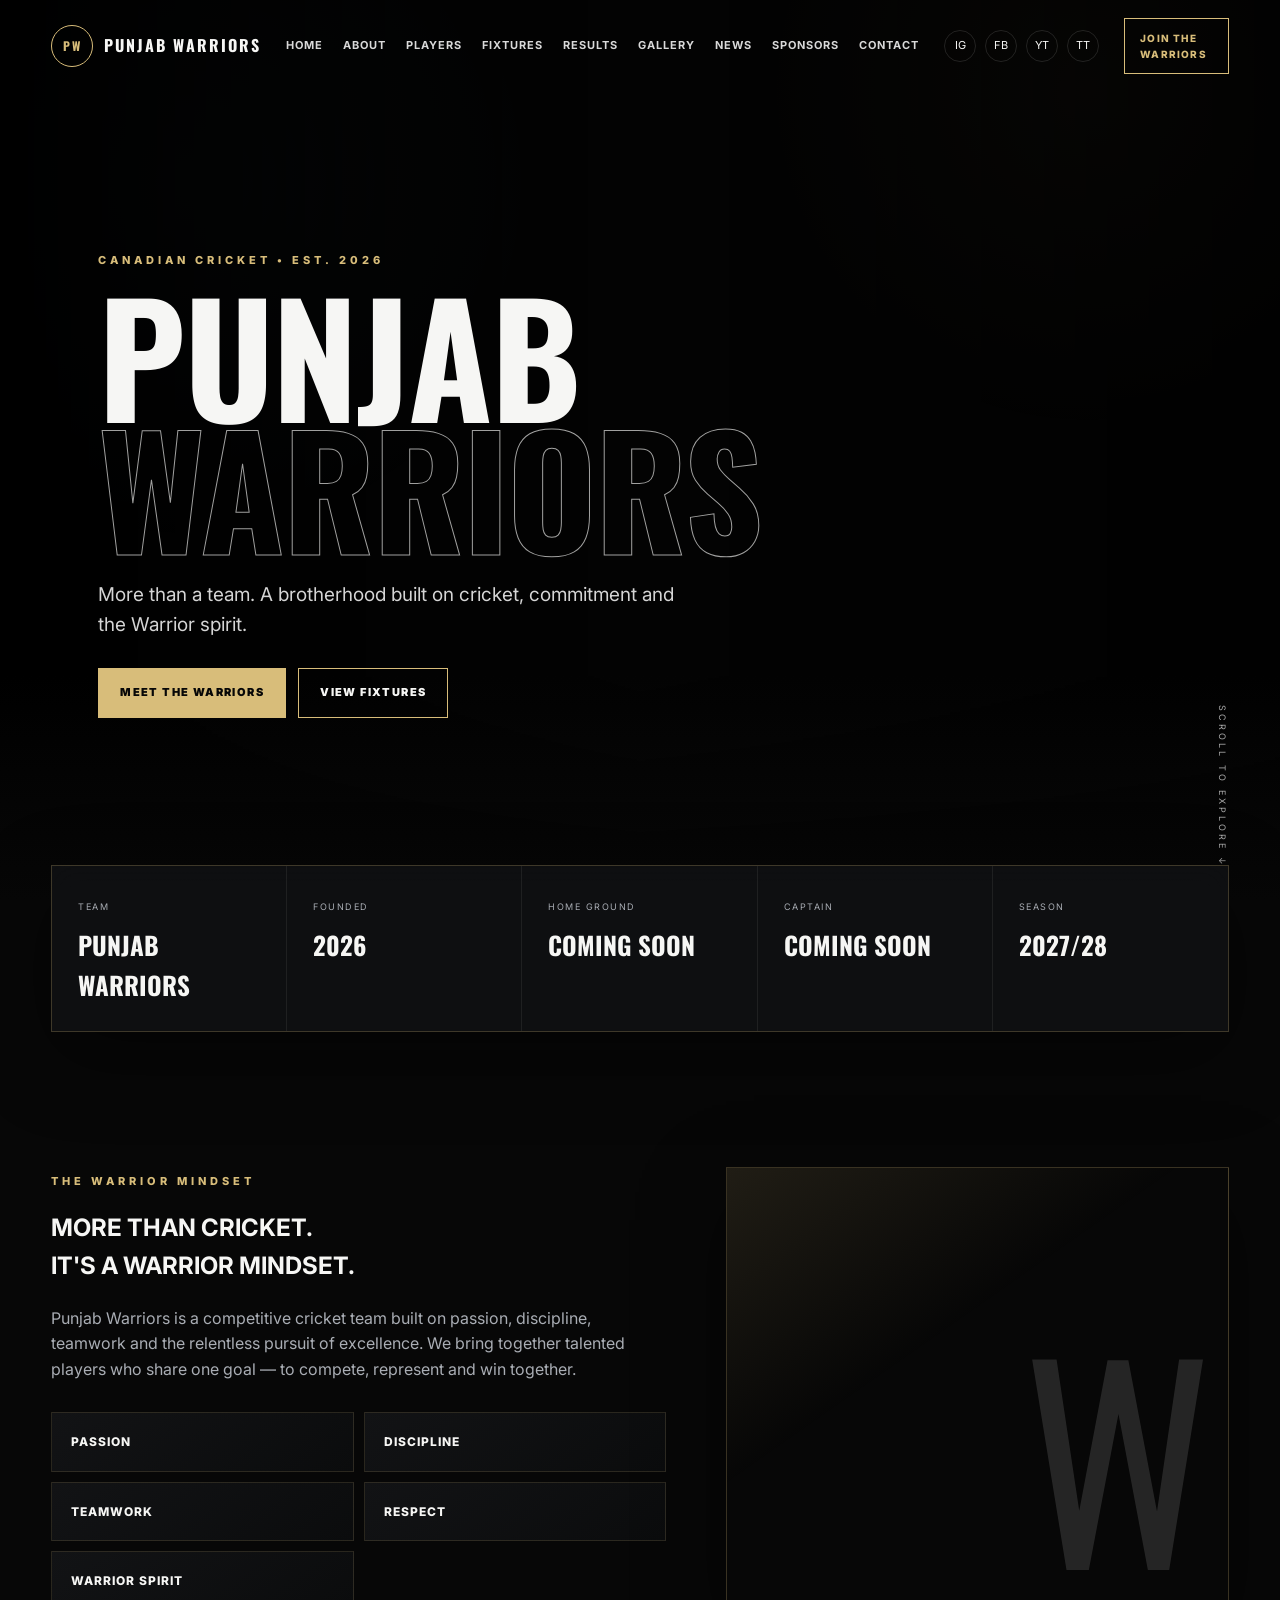
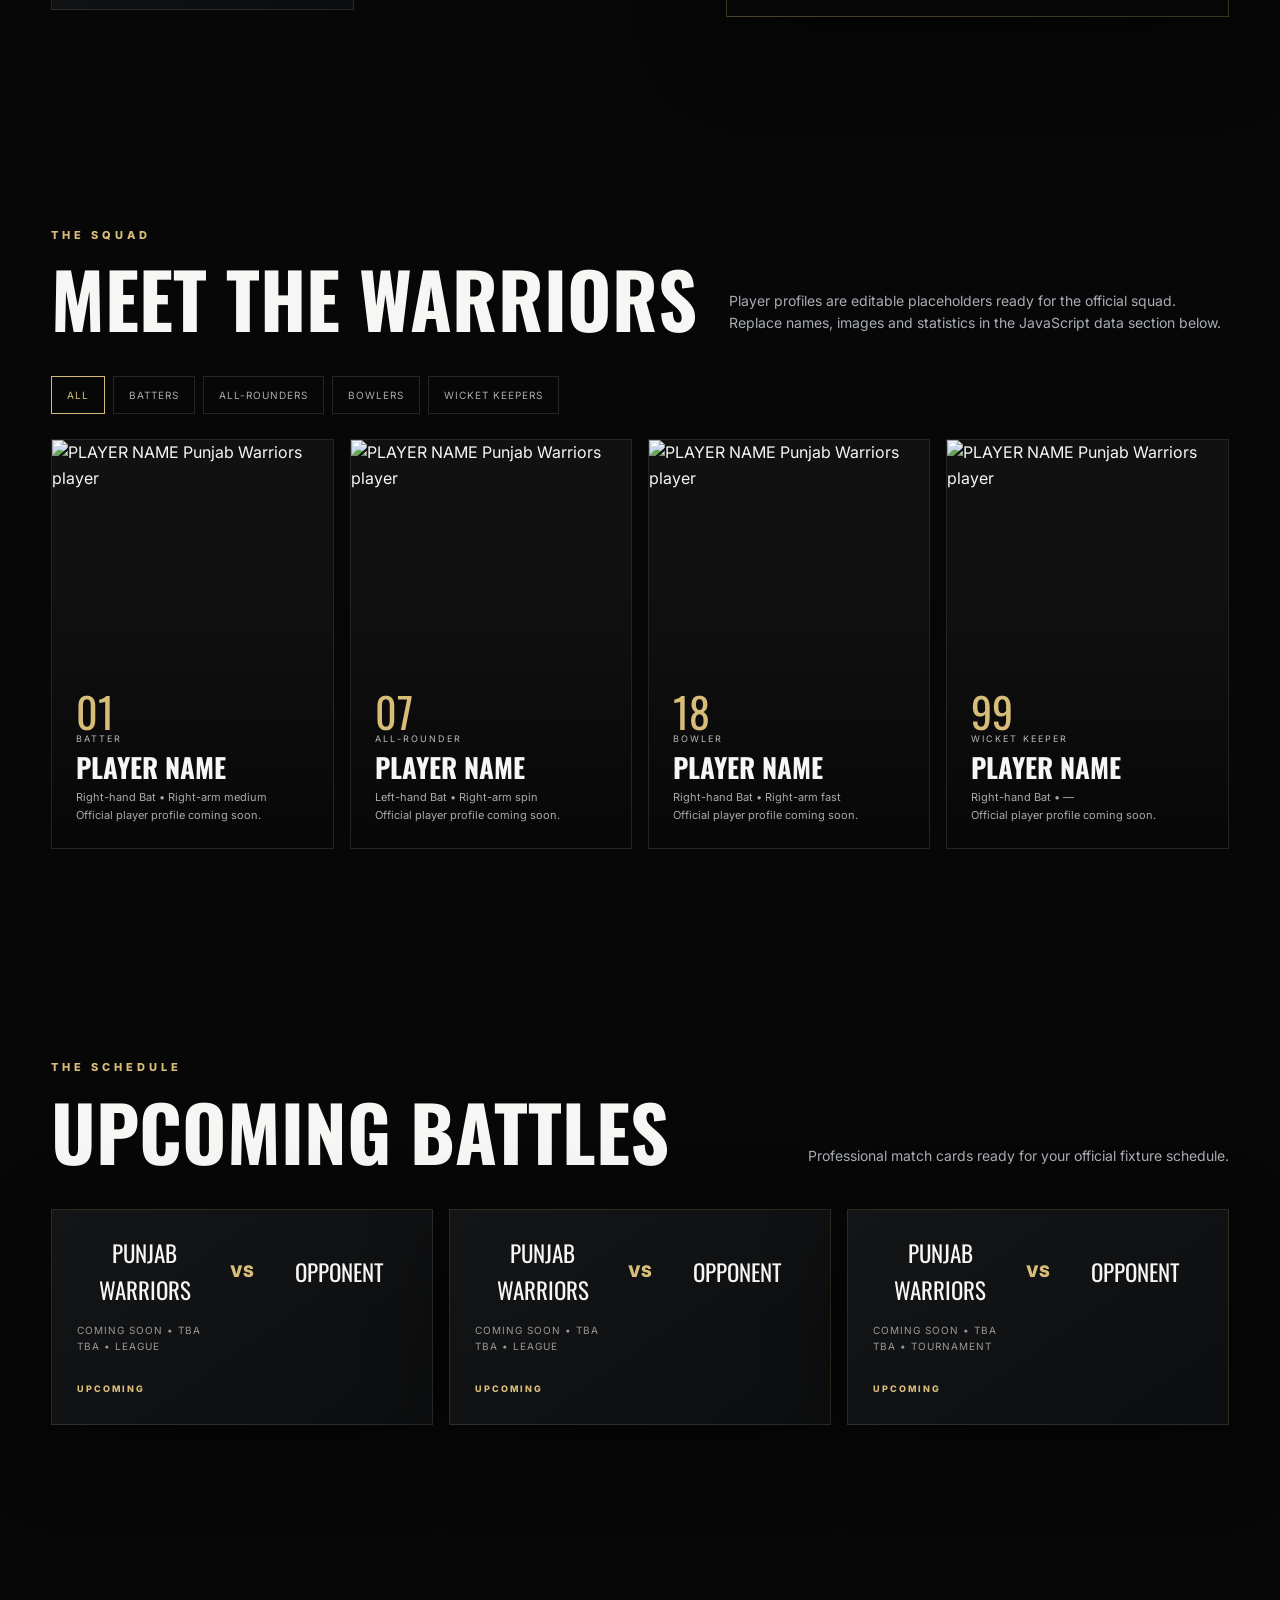
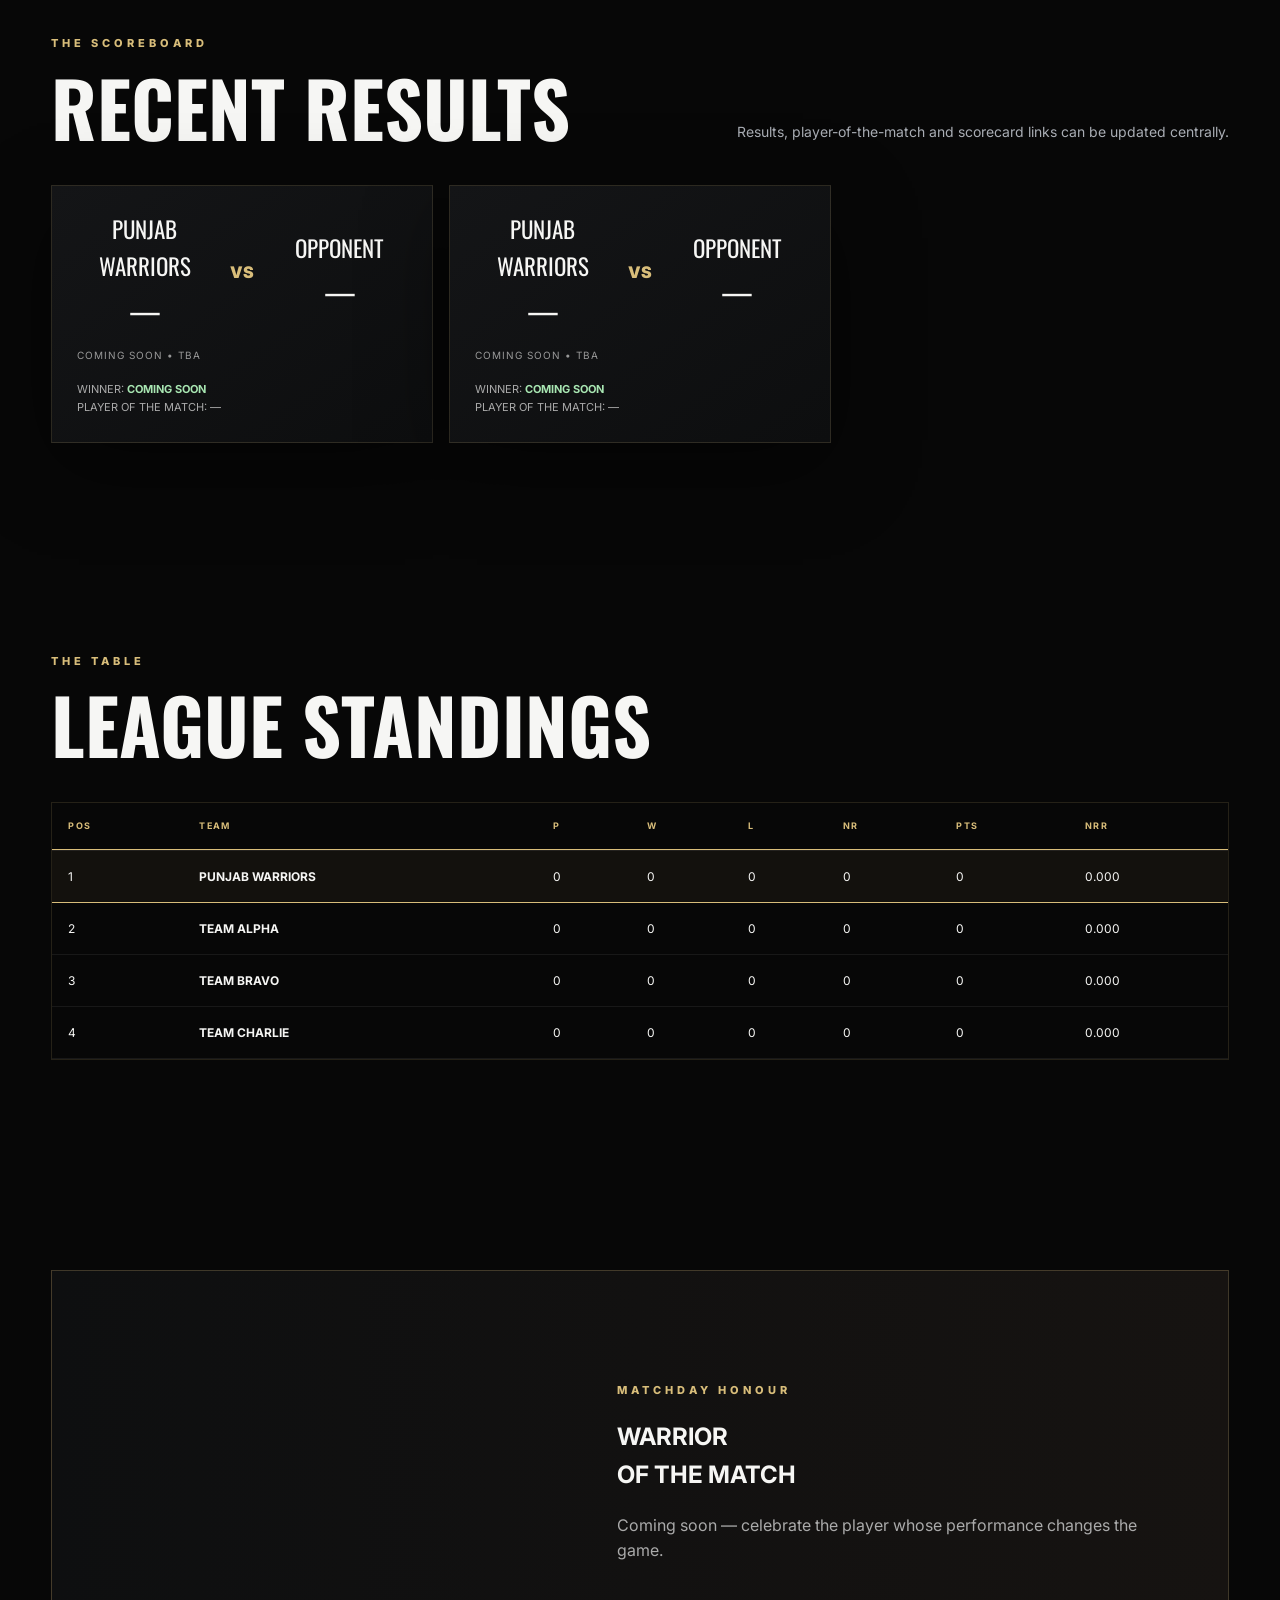
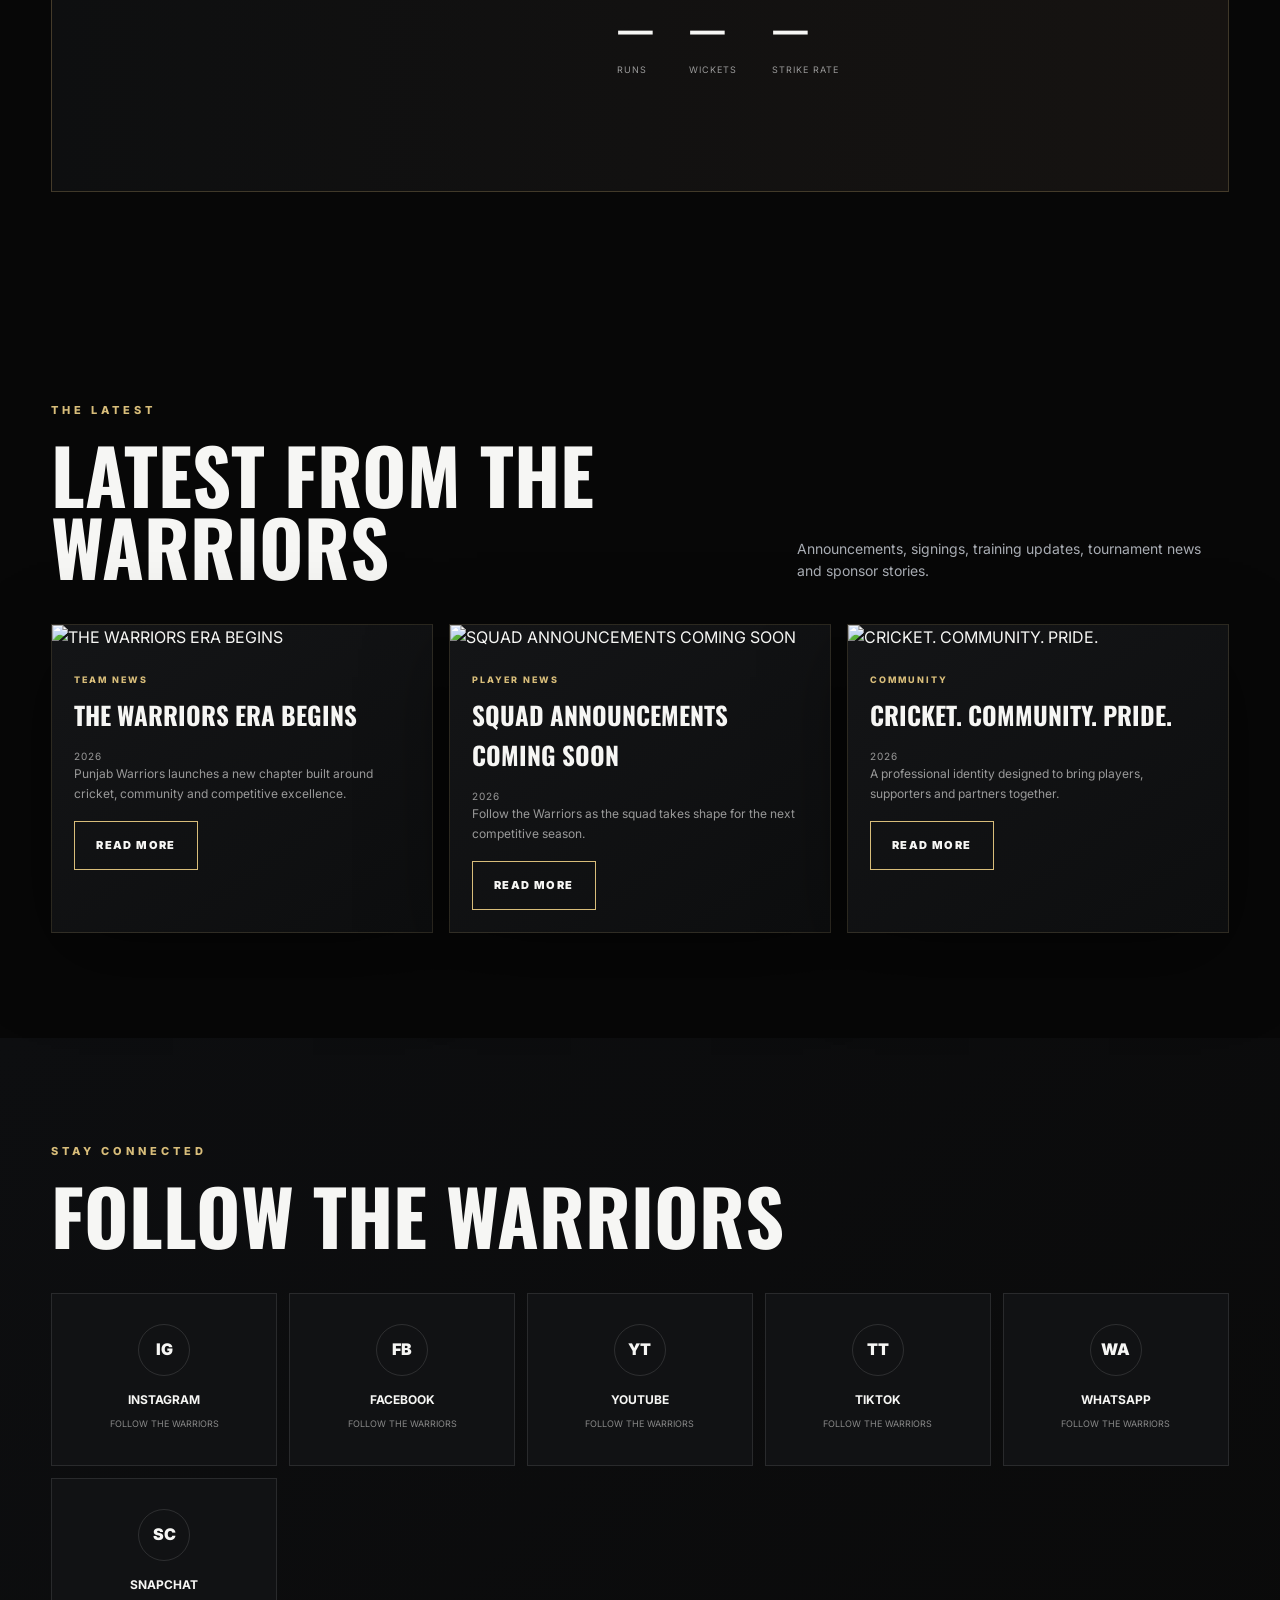
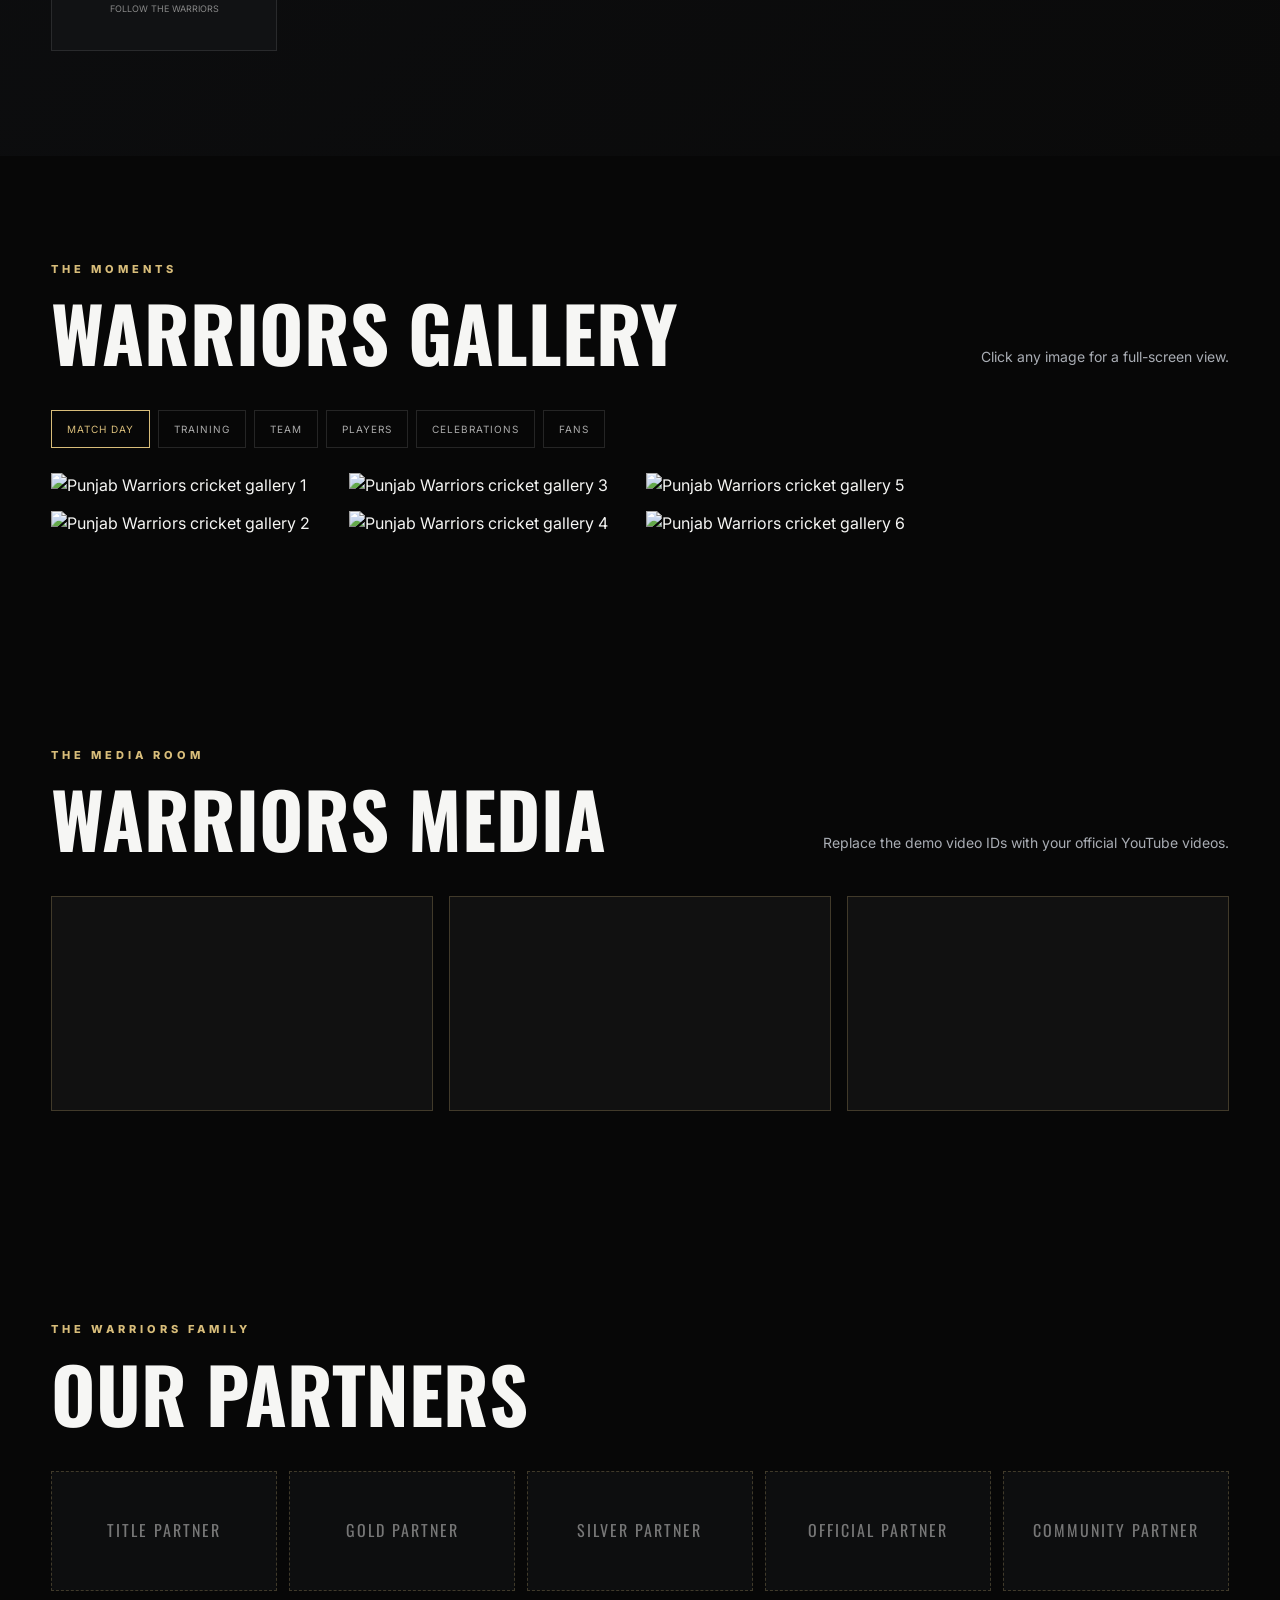
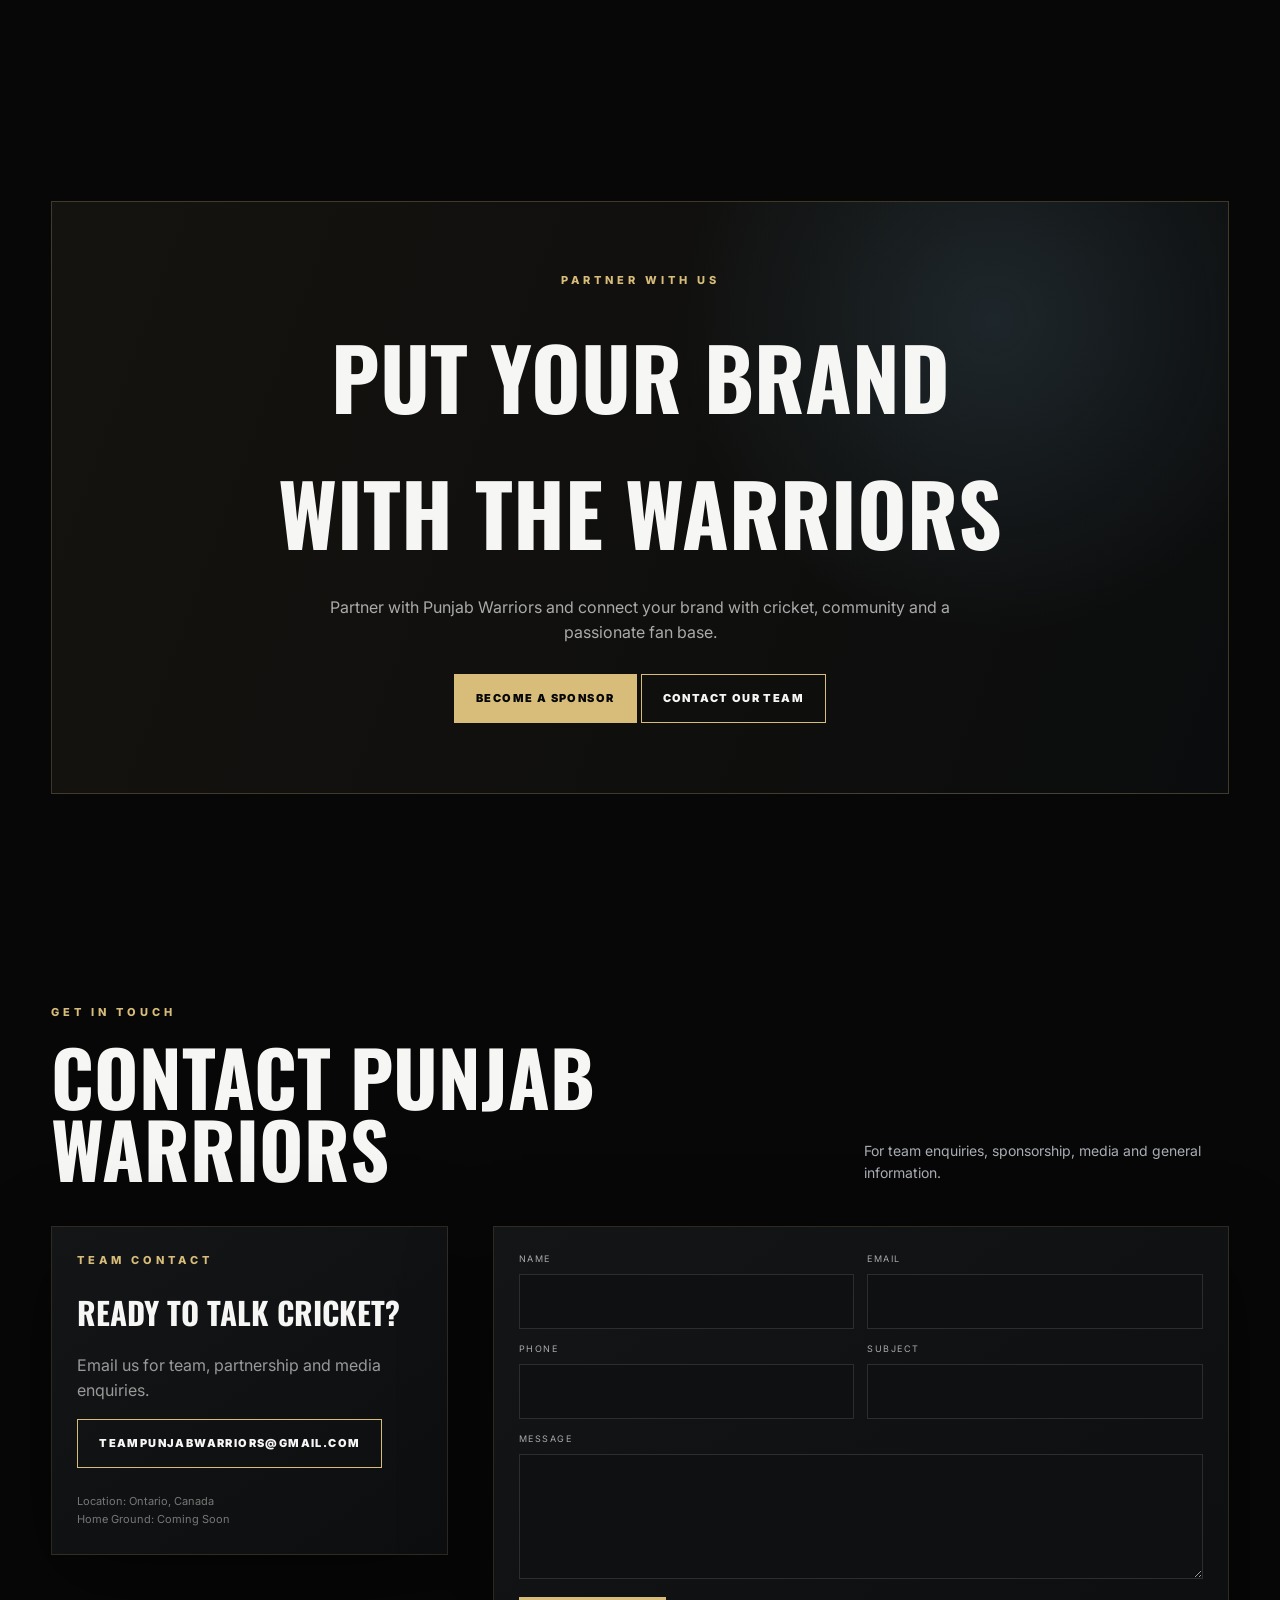
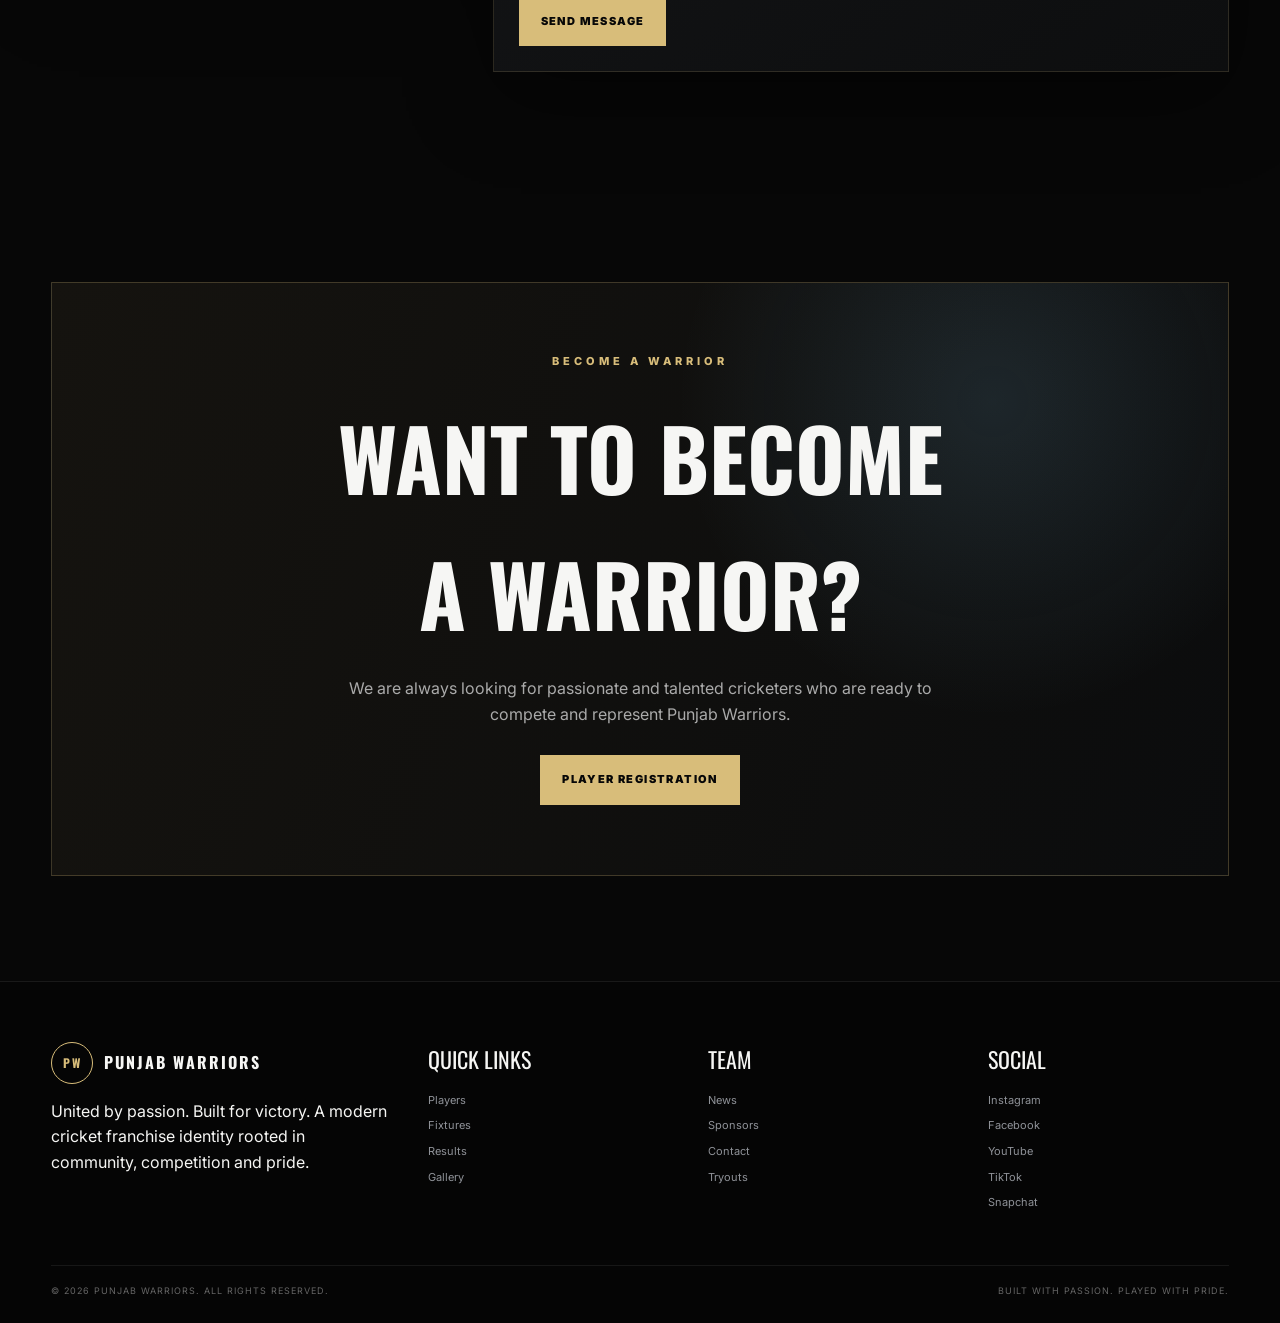
==== index.html @ f81dfdb1 "Add files via upload" ====
<!DOCTYPE html>
<html lang="en">
<head>
<meta charset="UTF-8">
<meta name="viewport" content="width=device-width, initial-scale=1.0">
<title>Punjab Warriors | Professional Cricket Team</title>
<meta name="description" content="Punjab Warriors — a professional cricket team built on passion, discipline, teamwork and the Warrior spirit.">
<meta name="keywords" content="Punjab Warriors Cricket Team, Punjab Warriors, Punjab Cricket Team, Punjab Warriors Cricket, Canadian Cricket, Cricket Team Ontario">
<meta property="og:title" content="Punjab Warriors | United by Passion. Built for Victory.">
<meta property="og:description" content="More than a team. A brotherhood built on cricket, commitment and the Warrior spirit.">
<meta property="og:type" content="website">
<meta name="theme-color" content="#070707">
<link rel="preconnect" href="https://fonts.googleapis.com">
<link rel="preconnect" href="https://fonts.gstatic.com" crossorigin>
<link href="https://fonts.googleapis.com/css2?family=Inter:wght@400;500;600;700;800;900&family=Oswald:wght@500;600;700&display=swap" rel="stylesheet">
<style>
:root{--bg:#070707;--panel:#111214;--panel2:#17191c;--white:#f6f6f4;--muted:#a9adb4;--gold:#d8bd7a;--gold2:#f0d99b;--blue:#8fd7ff;--line:rgba(216,189,122,.24);--shadow:0 25px 80px rgba(0,0,0,.45)}
*{box-sizing:border-box;margin:0;padding:0}html{scroll-behavior:smooth}body{font-family:Inter,Arial,sans-serif;background:var(--bg);color:var(--white);line-height:1.6;overflow-x:hidden}a{color:inherit;text-decoration:none}button,input,select,textarea{font:inherit}button{cursor:pointer}
body:before{content:"";position:fixed;inset:0;pointer-events:none;background:radial-gradient(circle at 15% 20%,rgba(143,215,255,.06),transparent 28%),radial-gradient(circle at 85% 10%,rgba(216,189,122,.07),transparent 25%);z-index:-1}
.loader{position:fixed;inset:0;background:#050505;display:grid;place-items:center;z-index:9999;transition:opacity .8s,visibility .8s}.loader.hide{opacity:0;visibility:hidden}.loader-inner{text-align:center}.loader-ball{width:58px;height:58px;border-radius:50%;border:2px solid var(--white);margin:0 auto 28px;position:relative;animation:spin .75s linear infinite;box-shadow:0 0 35px rgba(216,189,122,.28)}.loader-ball:after{content:"";position:absolute;left:25px;top:-5px;width:2px;height:66px;background:var(--gold);transform:rotate(42deg);box-shadow:0 0 14px var(--gold)}.loader-logo{width:115px;height:115px;margin:auto;border:1px solid var(--line);border-radius:50%;display:grid;place-items:center;opacity:0;transform:scale(.75);animation:reveal 1.4s .65s forwards}.loader-logo span{font-family:Oswald;font-size:18px;letter-spacing:2px;color:var(--gold)}.loader-title{font-family:Oswald;font-size:clamp(26px,5vw,48px);letter-spacing:5px;margin-top:18px}.loader-bar{height:2px;width:min(300px,70vw);background:#222;margin:20px auto 8px;overflow:hidden}.loader-bar i{display:block;height:100%;width:0;background:var(--gold);animation:load 2.5s linear forwards}.loader-pct{font-size:11px;letter-spacing:2px;color:var(--muted)}
@keyframes spin{to{transform:rotate(360deg)}}@keyframes reveal{to{opacity:1;transform:scale(1)}}@keyframes load{to{width:100%}}
header{position:fixed;top:0;left:0;right:0;z-index:1000;padding:18px 4%;transition:.35s}header.scrolled{background:rgba(7,7,7,.78);backdrop-filter:blur(18px);border-bottom:1px solid rgba(255,255,255,.07)}nav{max-width:1400px;margin:auto;display:flex;align-items:center;gap:25px}.brand{display:flex;align-items:center;gap:11px;font-family:Oswald;font-weight:700;letter-spacing:2px;white-space:nowrap}.brand-mark{width:42px;height:42px;border:1px solid var(--gold);border-radius:50%;display:grid;place-items:center;color:var(--gold);font-size:12px}.links{display:flex;gap:20px;margin-left:auto}.links a{font-size:11px;font-weight:700;letter-spacing:1px;color:#d9d9d9;transition:.2s}.links a:hover{color:var(--gold)}.social-mini{display:flex;gap:9px}.social-mini a,.social-card a{display:grid;place-items:center;border:1px solid rgba(255,255,255,.12);border-radius:50%;transition:.25s}.social-mini a{width:32px;height:32px;font-size:11px}.social-mini a:hover,.social-card a:hover{border-color:var(--gold);color:var(--gold);transform:translateY(-2px)}.cta{border:1px solid var(--gold);padding:11px 15px;font-size:10px;font-weight:800;letter-spacing:1.2px;color:var(--gold);transition:.25s}.cta:hover{background:var(--gold);color:#070707}.hamb{display:none;background:none;border:0;color:white;font-size:26px}
.hero{min-height:100svh;display:flex;align-items:center;position:relative;overflow:hidden;background:linear-gradient(90deg,rgba(0,0,0,.95),rgba(0,0,0,.54),rgba(0,0,0,.78)),url('https://images.unsplash.com/photo-1531415074968-036ba1b575da?auto=format&fit=crop&w=2200&q=85') center/cover}.hero:after{content:"";position:absolute;inset:auto 0 0;height:25%;background:linear-gradient(transparent,var(--bg))}.hero-content{width:min(1200px,92%);margin:auto;position:relative;z-index:2;padding-top:70px}.eyebrow{font-size:11px;letter-spacing:4px;color:var(--gold);font-weight:800;margin-bottom:18px}.hero h1{font-family:Oswald;font-size:clamp(64px,12vw,160px);line-height:.86;letter-spacing:-2px;max-width:900px}.hero h1 span{display:block;color:transparent;-webkit-text-stroke:1px rgba(246,246,244,.65)}.hero p{max-width:590px;color:#d5d5d5;font-size:clamp(15px,2vw,19px);margin:28px 0}.hero-actions{display:flex;gap:12px;flex-wrap:wrap}.btn{padding:15px 21px;border:1px solid var(--gold);font-size:11px;font-weight:900;letter-spacing:1.4px;transition:.25s;display:inline-block}.btn.primary{background:var(--gold);color:#070707}.btn:hover{transform:translateY(-3px);box-shadow:0 10px 35px rgba(216,189,122,.18)}.scroll-note{position:absolute;bottom:32px;right:4%;z-index:3;font-size:9px;letter-spacing:3px;color:#aaa;writing-mode:vertical-rl}
section{padding:105px 4%}.wrap{max-width:1400px;margin:auto}.section-head{display:flex;justify-content:space-between;gap:25px;align-items:end;margin-bottom:42px}.section-head h2{font-family:Oswald;font-size:clamp(38px,6vw,76px);line-height:.95}.section-head p{max-width:500px;color:var(--muted);font-size:14px}.gold-line{width:55px;height:2px;background:var(--gold);margin:15px 0 0}
.stats{padding:0 4% 30px;margin-top:-35px;position:relative;z-index:4}.stats-grid{max-width:1400px;margin:auto;display:grid;grid-template-columns:repeat(5,1fr);background:rgba(17,18,20,.82);backdrop-filter:blur(15px);border:1px solid var(--line);box-shadow:var(--shadow)}.stat{padding:26px;border-right:1px solid rgba(255,255,255,.07)}.stat:last-child{border:0}.stat small{color:var(--muted);font-size:9px;letter-spacing:1.5px}.stat strong{display:block;font-family:Oswald;font-size:25px;margin-top:7px}
.about-grid{display:grid;grid-template-columns:1.1fr .9fr;gap:60px;align-items:center}.about-copy p{color:var(--muted);max-width:700px;margin:20px 0}.values{display:grid;grid-template-columns:repeat(2,1fr);gap:10px;margin-top:30px}.value{padding:19px;border:1px solid rgba(216,189,122,.15);background:linear-gradient(145deg,#121315,#0b0c0d);font-weight:800;letter-spacing:1px;font-size:12px}.about-visual{min-height:450px;border:1px solid var(--line);background:linear-gradient(145deg,rgba(216,189,122,.12),transparent 40%),url('https://images.unsplash.com/photo-1540747913346-19e32dc3e97e?auto=format&fit=crop&w=1200&q=80') center/cover;position:relative;box-shadow:var(--shadow)}.about-visual:after{content:"W";font-family:Oswald;color:rgba(255,255,255,.12);font-size:260px;position:absolute;right:15px;bottom:-45px}
.tabs{display:flex;gap:8px;flex-wrap:wrap;margin-bottom:25px}.tab{border:1px solid rgba(255,255,255,.12);background:none;color:#aaa;padding:10px 15px;font-size:10px;letter-spacing:1px}.tab.active,.tab:hover{border-color:var(--gold);color:var(--gold)}.players-grid{display:grid;grid-template-columns:repeat(4,1fr);gap:16px}.player{position:relative;min-height:410px;overflow:hidden;border:1px solid rgba(255,255,255,.08);background:#111}.player img{width:100%;height:100%;object-fit:cover;position:absolute;inset:0;transition:.5s;filter:saturate(.8)}.player:after{content:"";position:absolute;inset:35% 0 0;background:linear-gradient(transparent,#070707)}.player:hover img{transform:scale(1.06)}.player:hover{border-color:var(--gold)}.player-info{position:absolute;bottom:0;left:0;right:0;padding:24px;z-index:2}.number{font-family:Oswald;color:var(--gold);font-size:42px;line-height:1}.role{font-size:9px;color:#bbb;letter-spacing:2px}.player h3{font-family:Oswald;font-size:27px}.player p{font-size:11px;color:#aaa}
.cards{display:grid;grid-template-columns:repeat(3,1fr);gap:16px}.card{background:linear-gradient(145deg,#141517,#0d0e0f);border:1px solid rgba(216,189,122,.15);padding:25px;box-shadow:var(--shadow)}.match{display:grid;grid-template-columns:1fr auto 1fr;align-items:center;gap:18px;text-align:center}.team{font-family:Oswald;font-size:23px}.vs{color:var(--gold);font-weight:900}.meta{color:#999;font-size:10px;letter-spacing:1px;margin-top:13px}.score{font-family:Oswald;font-size:31px}.winner{color:#a8e6b2}.table-wrap{overflow:auto;border:1px solid rgba(216,189,122,.15)}table{width:100%;border-collapse:collapse;min-width:650px}th,td{padding:16px;text-align:left;border-bottom:1px solid rgba(255,255,255,.07);font-size:12px}th{color:var(--gold);font-size:9px;letter-spacing:1.4px}tr.highlight{outline:1px solid var(--gold);background:rgba(216,189,122,.06)}
.warrior{display:grid;grid-template-columns:.85fr 1.15fr;min-height:520px;background:linear-gradient(90deg,#0e0f10,#161311);border:1px solid var(--line);overflow:hidden}.warrior-img{background:url('https://images.unsplash.com/photo-1566577739112-5180d4bf9390?auto=format&fit=crop&w=1100&q=85') center/cover;min-height:520px}.warrior-copy{padding:65px;display:flex;flex-direction:column;justify-content:center}.performance{display:flex;gap:35px;flex-wrap:wrap;margin-top:35px}.performance strong{display:block;font-family:Oswald;font-size:35px}.performance span{font-size:9px;color:#999;letter-spacing:1px}
.news-card{padding:0;overflow:hidden}.news-card img{width:100%;height:210px;object-fit:cover}.news-body{padding:22px}.tag{color:var(--gold);font-size:9px;letter-spacing:2px;font-weight:800}.news-body h3{font-family:Oswald;font-size:25px;margin:8px 0}.news-body p{color:#999;font-size:12px}
.social-section{background:linear-gradient(135deg,#0d0e10,#0a0a0a)}.social-grid{display:grid;grid-template-columns:repeat(5,1fr);gap:12px}.social-card{padding:30px 18px;text-align:center;border:1px solid rgba(255,255,255,.1);background:#111214;transition:.25s}.social-card:hover{border-color:var(--gold);transform:translateY(-5px)}.social-card a{width:52px;height:52px;margin:0 auto 14px;font-weight:900}.social-card strong{display:block;font-size:12px}.social-card span{font-size:9px;color:#888}
.gallery{columns:4 220px;column-gap:12px}.gallery img{width:100%;margin:0 0 12px;display:block;break-inside:avoid;cursor:pointer;filter:saturate(.8);transition:.3s}.gallery img:hover{filter:saturate(1);transform:scale(1.01)}
.videos{display:grid;grid-template-columns:repeat(3,1fr);gap:16px}.video{aspect-ratio:16/9;border:1px solid var(--line);background:#111;overflow:hidden}.video iframe{width:100%;height:100%;border:0}
.sponsors{display:grid;grid-template-columns:repeat(5,1fr);gap:12px}.sponsor{height:120px;border:1px dashed rgba(216,189,122,.25);display:grid;place-items:center;color:#777;font-family:Oswald;letter-spacing:2px;background:#0d0e0f}
.partner{padding:70px 5%;border:1px solid var(--line);background:radial-gradient(circle at 80% 20%,rgba(143,215,255,.12),transparent 30%),linear-gradient(110deg,#15130f,#0b0c0d);text-align:center}.partner h2{font-family:Oswald;font-size:clamp(40px,7vw,85px)}.partner p{max-width:650px;margin:15px auto 28px;color:#aaa}
.form-wrap{display:grid;grid-template-columns:.7fr 1.3fr;gap:45px}.form-grid{display:grid;grid-template-columns:1fr 1fr;gap:13px}.field{display:flex;flex-direction:column;gap:7px}.field.full{grid-column:1/-1}.field label{font-size:9px;letter-spacing:1.5px;color:#aaa}.field input,.field select,.field textarea{background:#0f1011;border:1px solid rgba(255,255,255,.12);color:white;padding:14px;outline:0}.field input:focus,.field select:focus,.field textarea:focus{border-color:var(--gold)}.field textarea{min-height:125px;resize:vertical}.upload{border:1px dashed rgba(216,189,122,.35);padding:16px;color:#999;font-size:11px}
footer{padding:60px 4% 25px;border-top:1px solid rgba(255,255,255,.08);background:#050505}.footer-grid{max-width:1400px;margin:auto;display:grid;grid-template-columns:1.4fr repeat(3,1fr);gap:40px}.footer-title{font-family:Oswald;font-size:22px;margin-bottom:15px}.footer-col a,.footer-col p{display:block;color:#8f9298;font-size:11px;margin:8px 0}.copyright{max-width:1400px;margin:45px auto 0;padding-top:18px;border-top:1px solid rgba(255,255,255,.07);display:flex;justify-content:space-between;color:#666;font-size:9px;letter-spacing:1px}
.reveal{opacity:0;transform:translateY(25px);transition:opacity .8s,transform .8s}.reveal.visible{opacity:1;transform:none}.lightbox{position:fixed;inset:0;background:rgba(0,0,0,.93);display:none;place-items:center;z-index:3000;padding:30px}.lightbox.show{display:grid}.lightbox img{max-width:95vw;max-height:90vh}.close{position:absolute;top:20px;right:25px;font-size:32px;color:white;background:none;border:0}
@media(max-width:1100px){.links{gap:12px}.social-mini{display:none}.players-grid{grid-template-columns:repeat(2,1fr)}.stats-grid{grid-template-columns:repeat(3,1fr)}.stat:nth-child(3){border-right:0}.cards,.videos{grid-template-columns:1fr 1fr}.sponsors{grid-template-columns:repeat(3,1fr)}}
@media(max-width:800px){header{padding:13px 5%}.links,.nav-cta{display:none}.hamb{display:block;margin-left:auto}.mobile-open .links{display:flex;position:absolute;top:68px;left:4%;right:4%;padding:20px;background:rgba(8,8,8,.97);border:1px solid var(--line);flex-direction:column}.mobile-open .nav-cta{display:block;position:absolute;top:350px;left:4%;right:4%;text-align:center}.hero h1{font-size:64px}.stats-grid{grid-template-columns:1fr 1fr}.stat:nth-child(2){border-right:0}.about-grid,.warrior,.form-wrap{grid-template-columns:1fr}.about-visual{min-height:330px}.warrior-img{min-height:330px}.warrior-copy{padding:40px}.social-grid{grid-template-columns:repeat(2,1fr)}.footer-grid{grid-template-columns:1fr 1fr}.copyright{flex-direction:column;gap:8px}.section-head{display:block}.section-head p{margin-top:18px}}
@media(max-width:560px){section{padding:75px 5%}.hero{min-height:92svh}.hero h1{font-size:51px}.hero p{font-size:14px}.stats{padding:0 5% 20px}.stats-grid{grid-template-columns:1fr 1fr}.stat{padding:17px}.stat strong{font-size:20px}.players-grid,.cards,.videos{grid-template-columns:1fr}.player{min-height:450px}.values{grid-template-columns:1fr}.sponsors{grid-template-columns:1fr 1fr}.form-grid{grid-template-columns:1fr}.field.full{grid-column:auto}.footer-grid{grid-template-columns:1fr}.social-grid{grid-template-columns:1fr 1fr}.scroll-note{display:none}}
</style>
</head>
<body>
<div class="loader" id="loader"><div class="loader-inner"><div class="loader-ball"></div><div class="loader-logo"><span>PW</span></div><div class="loader-title">PUNJAB WARRIORS</div><div class="loader-bar"><i></i></div><div class="loader-pct" id="pct">0%</div></div></div>

<header id="header"><nav>
<a class="brand" href="#home"><span class="brand-mark">PW</span><span>PUNJAB WARRIORS</span></a>
<div class="links">
<a href="#home">HOME</a><a href="#about">ABOUT</a><a href="#players">PLAYERS</a><a href="#fixtures">FIXTURES</a><a href="#results">RESULTS</a><a href="#gallery">GALLERY</a><a href="#news">NEWS</a><a href="#sponsors">SPONSORS</a><a href="#contact">CONTACT</a>
</div>
<div class="social-mini">
<a href="https://www.instagram.com/punjabwarriors_cc/" target="_blank">IG</a><a href="https://www.facebook.com/profile.php?id=61593089097508" target="_blank">FB</a><a href="https://www.youtube.com/@PUNJABWARRIORSCRICKETCLUB" target="_blank">YT</a><a href="https://www.tiktok.com/@punjab.warriors.c?lang=en" target="_blank">TT</a>
</div>
<a class="cta nav-cta" href="https://docs.google.com/forms/d/e/1FAIpQLSdOBBSJ1fkvtsM-4A34RAxqgZl9VwymNo0kwcr1wdmJ264JQw/viewform?usp=header" target="_blank">JOIN THE WARRIORS</a>
<button class="hamb" id="hamb">☰</button>
</nav></header>

<main>
<section class="hero" id="home"><div class="hero-content">
<div class="eyebrow">CANADIAN CRICKET • EST. 2026</div><h1>PUNJAB <span>WARRIORS</span></h1>
<p>More than a team. A brotherhood built on cricket, commitment and the Warrior spirit.</p>
<div class="hero-actions"><a class="btn primary" href="#players">MEET THE WARRIORS</a><a class="btn" href="#fixtures">VIEW FIXTURES</a></div>
</div><div class="scroll-note">SCROLL TO EXPLORE ↓</div></section>

<div class="stats"><div class="stats-grid">
<div class="stat"><small>TEAM</small><strong>PUNJAB WARRIORS</strong></div><div class="stat"><small>FOUNDED</small><strong>2026</strong></div><div class="stat"><small>HOME GROUND</small><strong>COMING SOON</strong></div><div class="stat"><small>CAPTAIN</small><strong>COMING SOON</strong></div><div class="stat"><small>SEASON</small><strong>2027/28</strong></div>
</div></div>

<section id="about"><div class="wrap about-grid reveal"><div class="about-copy"><div class="eyebrow">THE WARRIOR MINDSET</div><h2 class="section-head" style="display:block;margin:0"><span>MORE THAN CRICKET.<br>IT'S A WARRIOR MINDSET.</span><i class="gold-line"></i></h2><p>Punjab Warriors is a competitive cricket team built on passion, discipline, teamwork and the relentless pursuit of excellence. We bring together talented players who share one goal — to compete, represent and win together.</p><div class="values"><div class="value">PASSION</div><div class="value">DISCIPLINE</div><div class="value">TEAMWORK</div><div class="value">RESPECT</div><div class="value">WARRIOR SPIRIT</div></div></div><div class="about-visual"></div></div></section>

<section id="players"><div class="wrap"><div class="section-head reveal"><div><div class="eyebrow">THE SQUAD</div><h2>MEET THE WARRIORS</h2></div><p>Player profiles are editable placeholders ready for the official squad. Replace names, images and statistics in the JavaScript data section below.</p></div>
<div class="tabs"><button class="tab active" data-filter="ALL">ALL</button><button class="tab" data-filter="BATTERS">BATTERS</button><button class="tab" data-filter="ALL-ROUNDERS">ALL-ROUNDERS</button><button class="tab" data-filter="BOWLERS">BOWLERS</button><button class="tab" data-filter="WICKET KEEPERS">WICKET KEEPERS</button></div>
<div class="players-grid" id="playersGrid"></div></div></section>

<section id="fixtures"><div class="wrap"><div class="section-head reveal"><div><div class="eyebrow">THE SCHEDULE</div><h2>UPCOMING BATTLES</h2></div><p>Professional match cards ready for your official fixture schedule.</p></div><div class="cards" id="fixturesGrid"></div></div></section>

<section id="results"><div class="wrap"><div class="section-head reveal"><div><div class="eyebrow">THE SCOREBOARD</div><h2>RECENT RESULTS</h2></div><p>Results, player-of-the-match and scorecard links can be updated centrally.</p></div><div class="cards" id="resultsGrid"></div></div></section>

<section><div class="wrap"><div class="section-head reveal"><div><div class="eyebrow">THE TABLE</div><h2>LEAGUE STANDINGS</h2></div></div><div class="table-wrap reveal"><table><thead><tr><th>POS</th><th>TEAM</th><th>P</th><th>W</th><th>L</th><th>NR</th><th>PTS</th><th>NRR</th></tr></thead><tbody id="standings"></tbody></table></div></div></section>

<section><div class="wrap warrior reveal"><div class="warrior-img"></div><div class="warrior-copy"><div class="eyebrow">MATCHDAY HONOUR</div><h2 class="section-head" style="display:block;margin:0"><span>WARRIOR<br>OF THE MATCH</span></h2><p style="color:#aaa;margin-top:18px">Coming soon — celebrate the player whose performance changes the game.</p><div class="performance"><div><strong>—</strong><span>RUNS</span></div><div><strong>—</strong><span>WICKETS</span></div><div><strong>—</strong><span>STRIKE RATE</span></div></div></div></div></section>

<section id="news"><div class="wrap"><div class="section-head reveal"><div><div class="eyebrow">THE LATEST</div><h2>LATEST FROM THE WARRIORS</h2></div><p>Announcements, signings, training updates, tournament news and sponsor stories.</p></div><div class="cards" id="newsGrid"></div></div></section>

<section class="social-section"><div class="wrap"><div class="section-head reveal"><div><div class="eyebrow">STAY CONNECTED</div><h2>FOLLOW THE WARRIORS</h2></div></div><div class="social-grid" id="socialGrid"></div></div></section>

<section id="gallery"><div class="wrap"><div class="section-head reveal"><div><div class="eyebrow">THE MOMENTS</div><h2>WARRIORS GALLERY</h2></div><p>Click any image for a full-screen view.</p></div><div class="tabs"><button class="tab active">MATCH DAY</button><button class="tab">TRAINING</button><button class="tab">TEAM</button><button class="tab">PLAYERS</button><button class="tab">CELEBRATIONS</button><button class="tab">FANS</button></div><div class="gallery" id="galleryGrid"></div></div></section>

<section><div class="wrap"><div class="section-head reveal"><div><div class="eyebrow">THE MEDIA ROOM</div><h2>WARRIORS MEDIA</h2></div><p>Replace the demo video IDs with your official YouTube videos.</p></div><div class="videos" id="videosGrid"></div></div></section>

<section id="sponsors"><div class="wrap"><div class="section-head reveal"><div><div class="eyebrow">THE WARRIORS FAMILY</div><h2>OUR PARTNERS</h2></div></div><div class="sponsors"><div class="sponsor">TITLE PARTNER</div><div class="sponsor">GOLD PARTNER</div><div class="sponsor">SILVER PARTNER</div><div class="sponsor">OFFICIAL PARTNER</div><div class="sponsor">COMMUNITY PARTNER</div></div></div></section>

<section><div class="wrap partner reveal"><div class="eyebrow">PARTNER WITH US</div><h2>PUT YOUR BRAND<br>WITH THE WARRIORS</h2><p>Partner with Punjab Warriors and connect your brand with cricket, community and a passionate fan base.</p><a class="btn primary" href="mailto:teampunjabwarriors@gmail.com?subject=Punjab%20Warriors%20Sponsorship%20Enquiry">BECOME A SPONSOR</a> <a class="btn" href="#contact">CONTACT OUR TEAM</a></div></section>

<section id="contact"><div class="wrap"><div class="section-head reveal"><div><div class="eyebrow">GET IN TOUCH</div><h2>CONTACT PUNJAB WARRIORS</h2></div><p>For team enquiries, sponsorship, media and general information.</p></div><div class="form-wrap reveal"><div><div class="card"><div class="eyebrow">TEAM CONTACT</div><h3 style="font-family:Oswald;font-size:31px">READY TO TALK CRICKET?</h3><p style="color:#999;margin:15px 0">Email us for team, partnership and media enquiries.</p><a class="btn" href="mailto:teampunjabwarriors@gmail.com">TEAMPUNJABWARRIORS@GMAIL.COM</a><p style="margin-top:25px;color:#777;font-size:11px">Location: Ontario, Canada<br>Home Ground: Coming Soon</p></div></div>
<form class="card" id="contactForm"><div class="form-grid"><div class="field"><label>NAME</label><input required name="name"></div><div class="field"><label>EMAIL</label><input required type="email" name="email"></div><div class="field"><label>PHONE</label><input name="phone"></div><div class="field"><label>SUBJECT</label><input name="subject"></div><div class="field full"><label>MESSAGE</label><textarea required name="message"></textarea></div></div><button class="btn primary" style="margin-top:18px" type="submit">SEND MESSAGE</button></form></div></div></section>

<section><div class="wrap partner reveal"><div class="eyebrow">BECOME A WARRIOR</div><h2>WANT TO BECOME<br>A WARRIOR?</h2><p>We are always looking for passionate and talented cricketers who are ready to compete and represent Punjab Warriors.</p><a class="btn primary" href="https://docs.google.com/forms/d/e/1FAIpQLSdOBBSJ1fkvtsM-4A34RAxqgZl9VwymNo0kwcr1wdmJ264JQw/viewform?usp=header" target="_blank">PLAYER REGISTRATION</a></div></section>
</main>

<footer><div class="footer-grid"><div><div class="brand"><span class="brand-mark">PW</span><span>PUNJAB WARRIORS</span></div><p style="max-width:350px;margin-top:15px">United by passion. Built for victory. A modern cricket franchise identity rooted in community, competition and pride.</p></div><div class="footer-col"><div class="footer-title">QUICK LINKS</div><a href="#players">Players</a><a href="#fixtures">Fixtures</a><a href="#results">Results</a><a href="#gallery">Gallery</a></div><div class="footer-col"><div class="footer-title">TEAM</div><a href="#news">News</a><a href="#sponsors">Sponsors</a><a href="#contact">Contact</a><a href="https://docs.google.com/forms/d/e/1FAIpQLSdOBBSJ1fkvtsM-4A34RAxqgZl9VwymNo0kwcr1wdmJ264JQw/viewform?usp=header" target="_blank">Tryouts</a></div><div class="footer-col"><div class="footer-title">SOCIAL</div><a href="https://www.instagram.com/punjabwarriors_cc/" target="_blank">Instagram</a><a href="https://www.facebook.com/profile.php?id=61593089097508" target="_blank">Facebook</a><a href="https://www.youtube.com/@PUNJABWARRIORSCRICKETCLUB" target="_blank">YouTube</a><a href="https://www.tiktok.com/@punjab.warriors.c?lang=en" target="_blank">TikTok</a><a href="https://snapchat.com/t/pSPeTXd0" target="_blank">Snapchat</a></div></div><div class="copyright"><span>© 2026 PUNJAB WARRIORS. ALL RIGHTS RESERVED.</span><span>BUILT WITH PASSION. PLAYED WITH PRIDE.</span></div></footer>

<div class="lightbox" id="lightbox"><button class="close" id="close">×</button><img id="lightboxImg" alt="Punjab Warriors gallery image"></div>

<script>
/* =========================================================
   CENTRAL EDITABLE DATA — update this section as the team grows
   ========================================================= */
const SITE={
 social:{
  Instagram:"https://www.instagram.com/punjabwarriors_cc/",
  Facebook:"https://www.facebook.com/profile.php?id=61593089097508",
  YouTube:"https://www.youtube.com/@PUNJABWARRIORSCRICKETCLUB",
  TikTok:"https://www.tiktok.com/@punjab.warriors.c?lang=en",
  WhatsApp:"https://wa.me/",
  Snapchat:"https://snapchat.com/t/pSPeTXd0",
  Email:"mailto:teampunjabwarriors@gmail.com",
  Registration:"https://docs.google.com/forms/d/e/1FAIpQLSdOBBSJ1fkvtsM-4A34RAxqgZl9VwymNo0kwcr1wdmJ264JQw/viewform?usp=header"
 },
 players:[
  {name:"PLAYER NAME",number:"01",role:"BATTER",style:"Right-hand Bat",bowling:"Right-arm medium",bio:"Official player profile coming soon.",image:"https://images.unsplash.com/photo-1531415074968-036ba1b575da?auto=format&fit=crop&w=800&q=80"},
  {name:"PLAYER NAME",number:"07",role:"ALL-ROUNDER",style:"Left-hand Bat",bowling:"Right-arm spin",bio:"Official player profile coming soon.",image:"https://images.unsplash.com/photo-1540747913346-19e32dc3e97e?auto=format&fit=crop&w=800&q=80"},
  {name:"PLAYER NAME",number:"18",role:"BOWLER",style:"Right-hand Bat",bowling:"Right-arm fast",bio:"Official player profile coming soon.",image:"https://images.unsplash.com/photo-1566577739112-5180d4bf9390?auto=format&fit=crop&w=800&q=80"},
  {name:"PLAYER NAME",number:"99",role:"WICKET KEEPER",style:"Right-hand Bat",bowling:"—",bio:"Official player profile coming soon.",image:"https://images.unsplash.com/photo-1531415074968-036ba1b575da?auto=format&fit=crop&w=800&q=80"}
 ],
 fixtures:[
  {opponent:"OPPONENT",date:"COMING SOON",time:"TBA",venue:"TBA",league:"LEAGUE",status:"UPCOMING"},
  {opponent:"OPPONENT",date:"COMING SOON",time:"TBA",venue:"TBA",league:"LEAGUE",status:"UPCOMING"},
  {opponent:"OPPONENT",date:"COMING SOON",time:"TBA",venue:"TBA",league:"TOURNAMENT",status:"UPCOMING"}
 ],
 results:[
  {opponent:"OPPONENT",pw:"—",opp:"—",winner:"COMING SOON",pom:"—",date:"COMING SOON",venue:"TBA"},
  {opponent:"OPPONENT",pw:"—",opp:"—",winner:"COMING SOON",pom:"—",date:"COMING SOON",venue:"TBA"}
 ],
 standings:[
  ["1","PUNJAB WARRIORS","0","0","0","0","0","0.000"],["2","TEAM ALPHA","0","0","0","0","0","0.000"],["3","TEAM BRAVO","0","0","0","0","0","0.000"],["4","TEAM CHARLIE","0","0","0","0","0","0.000"]
 ],
 news:[
  {cat:"TEAM NEWS",title:"THE WARRIORS ERA BEGINS",date:"2026",desc:"Punjab Warriors launches a new chapter built around cricket, community and competitive excellence.",image:"https://images.unsplash.com/photo-1579952363873-27f3bade9f55?auto=format&fit=crop&w=1000&q=80"},
  {cat:"PLAYER NEWS",title:"SQUAD ANNOUNCEMENTS COMING SOON",date:"2026",desc:"Follow the Warriors as the squad takes shape for the next competitive season.",image:"https://images.unsplash.com/photo-1540747913346-19e32dc3e97e?auto=format&fit=crop&w=1000&q=80"},
  {cat:"COMMUNITY",title:"CRICKET. COMMUNITY. PRIDE.",date:"2026",desc:"A professional identity designed to bring players, supporters and partners together.",image:"https://images.unsplash.com/photo-1531415074968-036ba1b575da?auto=format&fit=crop&w=1000&q=80"}
 ],
 gallery:[
  "https://images.unsplash.com/photo-1531415074968-036ba1b575da?auto=format&fit=crop&w=1000&q=85",
  "https://images.unsplash.com/photo-1540747913346-19e32dc3e97e?auto=format&fit=crop&w=1000&q=85",
  "https://images.unsplash.com/photo-1566577739112-5180d4bf9390?auto=format&fit=crop&w=1000&q=85",
  "https://images.unsplash.com/photo-1579952363873-27f3bade9f55?auto=format&fit=crop&w=1000&q=85",
  "https://images.unsplash.com/photo-1518609878373-06d740f60d8b?auto=format&fit=crop&w=1000&q=85",
  "https://images.unsplash.com/photo-1526232761682-d26e03ac148e?auto=format&fit=crop&w=1000&q=85"
 ],
 videos:["aqz-KE-bpKQ","dQw4w9WgXcQ","ScMzIvxBSi4"]
};
/* ========================================================= */

const $=s=>document.querySelector(s), $$=s=>[...document.querySelectorAll(s)];
function renderPlayers(filter="ALL"){const el=$("#playersGrid");el.innerHTML=SITE.players.filter(p=>filter==="ALL"||p.role===filter).map(p=>`<article class="player reveal"><img loading="lazy" src="${p.image}" alt="${p.name} Punjab Warriors player"><div class="player-info"><div class="number">${p.number}</div><div class="role">${p.role}</div><h3>${p.name}</h3><p>${p.style} • ${p.bowling}</p><p>${p.bio}</p></div></article>`).join("");observe();}
function renderFixtures(){$("#fixturesGrid").innerHTML=SITE.fixtures.map(m=>`<article class="card reveal"><div class="match"><div class="team">PUNJAB<br>WARRIORS</div><div class="vs">VS</div><div class="team">${m.opponent}</div></div><div class="meta">${m.date} • ${m.time}<br>${m.venue} • ${m.league}</div><div style="margin-top:20px"><span class="tag">${m.status}</span></div></article>`).join("");}
function renderResults(){$("#resultsGrid").innerHTML=SITE.results.map(m=>`<article class="card reveal"><div class="match"><div class="team">PUNJAB<br>WARRIORS<div class="score">${m.pw}</div></div><div class="vs">VS</div><div class="team">${m.opponent}<div class="score">${m.opp}</div></div></div><div class="meta">${m.date} • ${m.venue}</div><p style="margin-top:18px;color:#aaa;font-size:11px">WINNER: <b class="winner">${m.winner}</b><br>PLAYER OF THE MATCH: ${m.pom}</p></article>`).join("");}
function renderStandings(){$("#standings").innerHTML=SITE.standings.map((r,i)=>`<tr class="${i===0?'highlight':''}">${r.map((c,j)=>`<td>${j===1?'<b>'+c+'</b>':c}</td>`).join("")}</tr>`).join("");}
function renderNews(){$("#newsGrid").innerHTML=SITE.news.map(n=>`<article class="card news-card reveal"><img loading="lazy" src="${n.image}" alt="${n.title}"><div class="news-body"><div class="tag">${n.cat}</div><h3>${n.title}</h3><div class="meta">${n.date}</div><p>${n.desc}</p><a class="btn" href="#contact" style="margin-top:18px">READ MORE</a></div></article>`).join("");}
function renderSocial(){const icons={Instagram:"IG",Facebook:"FB",YouTube:"YT",TikTok:"TT",WhatsApp:"WA",Snapchat:"SC"};$("#socialGrid").innerHTML=Object.entries(icons).map(([name,icon])=>`<div class="social-card"><a href="${SITE.social[name]}" target="_blank" aria-label="${name}">${icon}</a><strong>${name.toUpperCase()}</strong><span>FOLLOW THE WARRIORS</span></div>`).join("")}
function renderGallery(){$("#galleryGrid").innerHTML=SITE.gallery.map((src,i)=>`<img loading="lazy" src="${src}" alt="Punjab Warriors cricket gallery ${i+1}" data-full="${src}">`).join("");$$(".gallery img").forEach(img=>img.onclick=()=>{$("#lightboxImg").src=img.dataset.full;$("#lightbox").classList.add("show")})}
function renderVideos(){$("#videosGrid").innerHTML=SITE.videos.map(id=>`<div class="video"><iframe loading="lazy" src="https://www.youtube.com/embed/${id}" title="Punjab Warriors video" allowfullscreen></iframe></div>`).join("")}
renderPlayers();renderFixtures();renderResults();renderStandings();renderNews();renderSocial();renderGallery();renderVideos();

$$(".tab").forEach(t=>t.addEventListener("click",()=>{if(t.dataset.filter){$$(".tab").filter(x=>x.dataset.filter).forEach(x=>x.classList.remove("active"));t.classList.add("active");renderPlayers(t.dataset.filter)}}));
const header=$("#header"),hamb=$("#hamb");hamb.onclick=()=>header.classList.toggle("mobile-open");window.addEventListener("scroll",()=>header.classList.toggle("scrolled",scrollY>30));
$$(".links a").forEach(a=>a.onclick=()=>header.classList.remove("mobile-open"));
function observe(){const io=new IntersectionObserver(es=>es.forEach(e=>{if(e.isIntersecting){e.target.classList.add("visible");io.unobserve(e.target)}}),{threshold:.08});$$(".reveal:not(.visible)").forEach(x=>io.observe(x))}
observe();
$("#close").onclick=()=>$("#lightbox").classList.remove("show");$("#lightbox").onclick=e=>{if(e.target.id==="lightbox")$("#lightbox").classList.remove("show")};
$("#contactForm").onsubmit=e=>{e.preventDefault();const d=new FormData(e.target);const subject=encodeURIComponent(d.get("subject")||"Punjab Warriors Website Enquiry");const body=encodeURIComponent(`Name: ${d.get("name")}\nEmail: ${d.get("email")}\nPhone: ${d.get("phone")}\n\n${d.get("message")}`);location.href=`mailto:teampunjabwarriors@gmail.com?subject=${subject}&body=${body}`};
let pct=0;const pctEl=$("#pct"),timer=setInterval(()=>{pct=Math.min(100,pct+4);pctEl.textContent=pct+"%";if(pct>=100)clearInterval(timer)},70);window.addEventListener("load",()=>setTimeout(()=>$("#loader").classList.add("hide"),2700));
</script>
</body>
</html>
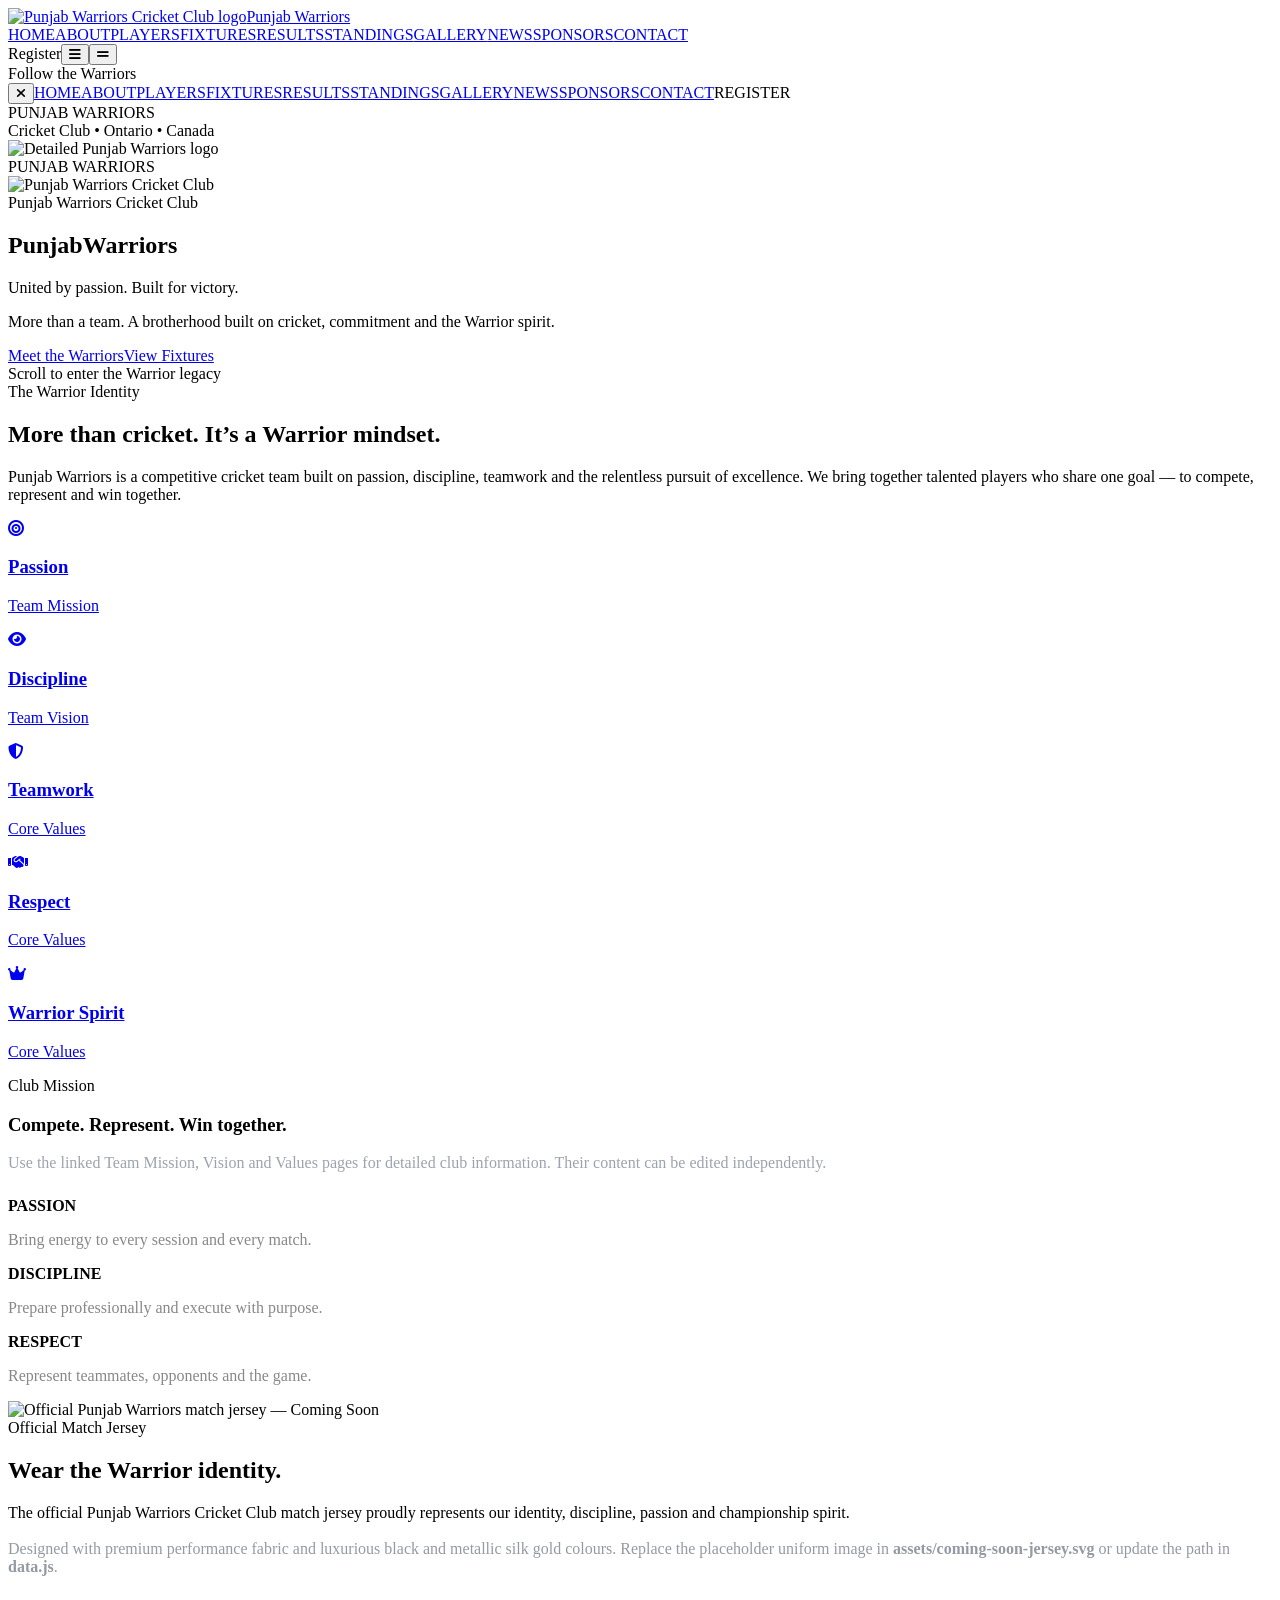
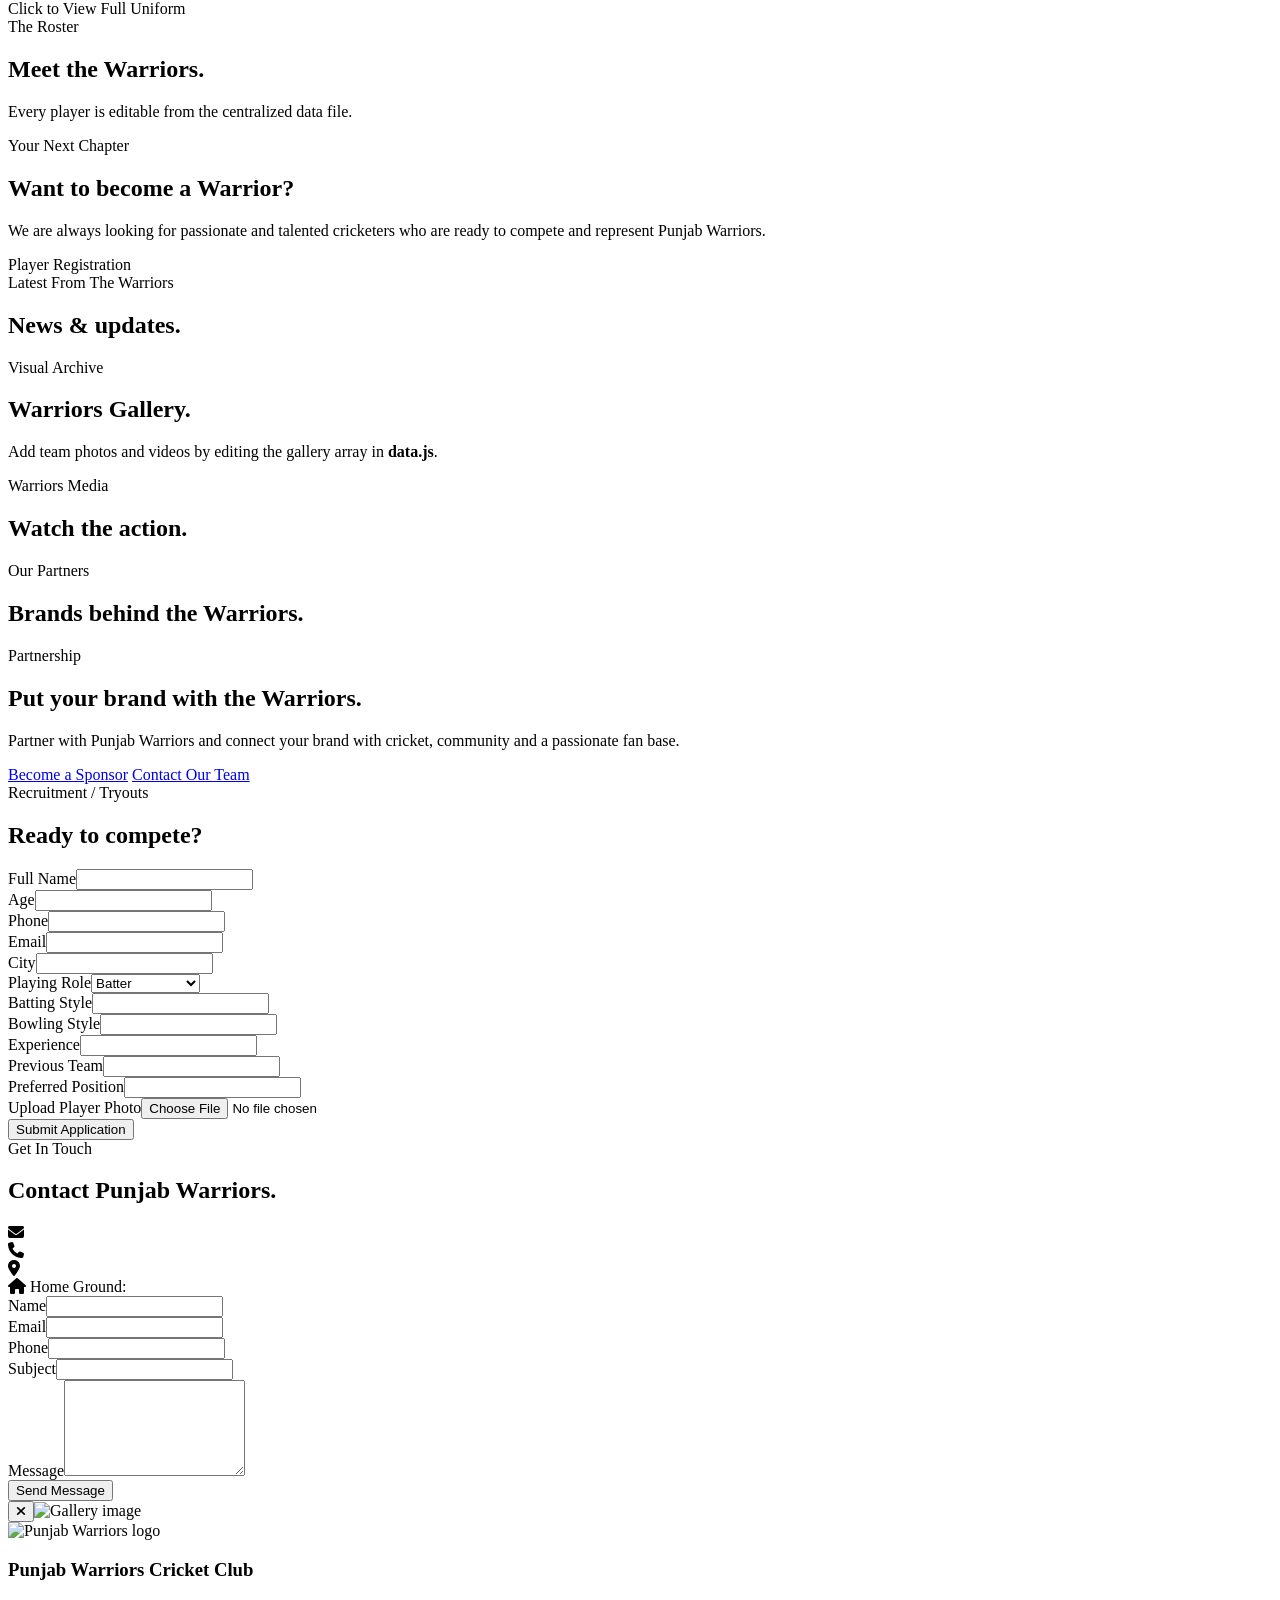
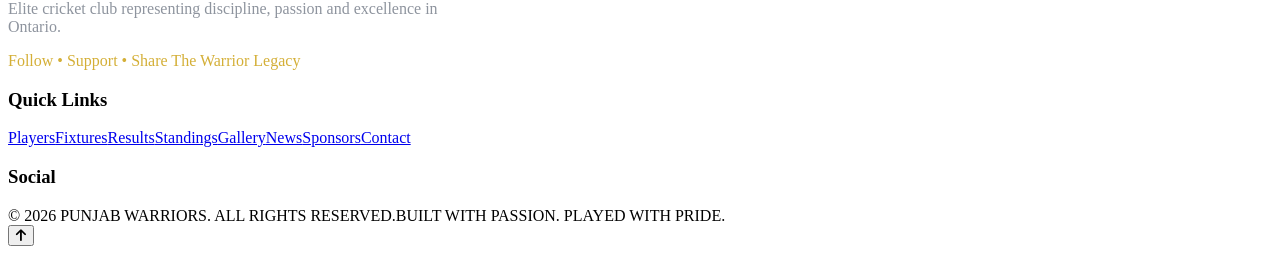
==== commit 98085226: "Add files via upload" ====
--- a/index.html
+++ b/index.html
@@ -1,177 +1,96 @@
-<!DOCTYPE html>
-<html lang="en">
-<head>
-<meta charset="UTF-8">
-<meta name="viewport" content="width=device-width, initial-scale=1.0">
-<title>Punjab Warriors | Professional Cricket Team</title>
-<meta name="description" content="Punjab Warriors — a professional cricket team built on passion, discipline, teamwork and the Warrior spirit.">
+<!doctype html><html lang="en"><head>
+<meta charset="utf-8"><meta name="viewport" content="width=device-width,initial-scale=1">
+<title>Punjab Warriors Cricket Club | Official Website</title><meta name="description" content="Punjab Warriors Cricket Club — premium Canadian/Punjabi cricket franchise in Ontario.">
 <meta name="keywords" content="Punjab Warriors Cricket Team, Punjab Warriors, Punjab Cricket Team, Punjab Warriors Cricket, Canadian Cricket, Cricket Team Ontario">
-<meta property="og:title" content="Punjab Warriors | United by Passion. Built for Victory.">
-<meta property="og:description" content="More than a team. A brotherhood built on cricket, commitment and the Warrior spirit.">
-<meta property="og:type" content="website">
-<meta name="theme-color" content="#070707">
-<link rel="preconnect" href="https://fonts.googleapis.com">
-<link rel="preconnect" href="https://fonts.gstatic.com" crossorigin>
-<link href="https://fonts.googleapis.com/css2?family=Inter:wght@400;500;600;700;800;900&family=Oswald:wght@500;600;700&display=swap" rel="stylesheet">
-<style>
-:root{--bg:#070707;--panel:#111214;--panel2:#17191c;--white:#f6f6f4;--muted:#a9adb4;--gold:#d8bd7a;--gold2:#f0d99b;--blue:#8fd7ff;--line:rgba(216,189,122,.24);--shadow:0 25px 80px rgba(0,0,0,.45)}
-*{box-sizing:border-box;margin:0;padding:0}html{scroll-behavior:smooth}body{font-family:Inter,Arial,sans-serif;background:var(--bg);color:var(--white);line-height:1.6;overflow-x:hidden}a{color:inherit;text-decoration:none}button,input,select,textarea{font:inherit}button{cursor:pointer}
-body:before{content:"";position:fixed;inset:0;pointer-events:none;background:radial-gradient(circle at 15% 20%,rgba(143,215,255,.06),transparent 28%),radial-gradient(circle at 85% 10%,rgba(216,189,122,.07),transparent 25%);z-index:-1}
-.loader{position:fixed;inset:0;background:#050505;display:grid;place-items:center;z-index:9999;transition:opacity .8s,visibility .8s}.loader.hide{opacity:0;visibility:hidden}.loader-inner{text-align:center}.loader-ball{width:58px;height:58px;border-radius:50%;border:2px solid var(--white);margin:0 auto 28px;position:relative;animation:spin .75s linear infinite;box-shadow:0 0 35px rgba(216,189,122,.28)}.loader-ball:after{content:"";position:absolute;left:25px;top:-5px;width:2px;height:66px;background:var(--gold);transform:rotate(42deg);box-shadow:0 0 14px var(--gold)}.loader-logo{width:115px;height:115px;margin:auto;border:1px solid var(--line);border-radius:50%;display:grid;place-items:center;opacity:0;transform:scale(.75);animation:reveal 1.4s .65s forwards}.loader-logo span{font-family:Oswald;font-size:18px;letter-spacing:2px;color:var(--gold)}.loader-title{font-family:Oswald;font-size:clamp(26px,5vw,48px);letter-spacing:5px;margin-top:18px}.loader-bar{height:2px;width:min(300px,70vw);background:#222;margin:20px auto 8px;overflow:hidden}.loader-bar i{display:block;height:100%;width:0;background:var(--gold);animation:load 2.5s linear forwards}.loader-pct{font-size:11px;letter-spacing:2px;color:var(--muted)}
-@keyframes spin{to{transform:rotate(360deg)}}@keyframes reveal{to{opacity:1;transform:scale(1)}}@keyframes load{to{width:100%}}
-header{position:fixed;top:0;left:0;right:0;z-index:1000;padding:18px 4%;transition:.35s}header.scrolled{background:rgba(7,7,7,.78);backdrop-filter:blur(18px);border-bottom:1px solid rgba(255,255,255,.07)}nav{max-width:1400px;margin:auto;display:flex;align-items:center;gap:25px}.brand{display:flex;align-items:center;gap:11px;font-family:Oswald;font-weight:700;letter-spacing:2px;white-space:nowrap}.brand-mark{width:42px;height:42px;border:1px solid var(--gold);border-radius:50%;display:grid;place-items:center;color:var(--gold);font-size:12px}.links{display:flex;gap:20px;margin-left:auto}.links a{font-size:11px;font-weight:700;letter-spacing:1px;color:#d9d9d9;transition:.2s}.links a:hover{color:var(--gold)}.social-mini{display:flex;gap:9px}.social-mini a,.social-card a{display:grid;place-items:center;border:1px solid rgba(255,255,255,.12);border-radius:50%;transition:.25s}.social-mini a{width:32px;height:32px;font-size:11px}.social-mini a:hover,.social-card a:hover{border-color:var(--gold);color:var(--gold);transform:translateY(-2px)}.cta{border:1px solid var(--gold);padding:11px 15px;font-size:10px;font-weight:800;letter-spacing:1.2px;color:var(--gold);transition:.25s}.cta:hover{background:var(--gold);color:#070707}.hamb{display:none;background:none;border:0;color:white;font-size:26px}
-.hero{min-height:100svh;display:flex;align-items:center;position:relative;overflow:hidden;background:linear-gradient(90deg,rgba(0,0,0,.95),rgba(0,0,0,.54),rgba(0,0,0,.78)),url('https://images.unsplash.com/photo-1531415074968-036ba1b575da?auto=format&fit=crop&w=2200&q=85') center/cover}.hero:after{content:"";position:absolute;inset:auto 0 0;height:25%;background:linear-gradient(transparent,var(--bg))}.hero-content{width:min(1200px,92%);margin:auto;position:relative;z-index:2;padding-top:70px}.eyebrow{font-size:11px;letter-spacing:4px;color:var(--gold);font-weight:800;margin-bottom:18px}.hero h1{font-family:Oswald;font-size:clamp(64px,12vw,160px);line-height:.86;letter-spacing:-2px;max-width:900px}.hero h1 span{display:block;color:transparent;-webkit-text-stroke:1px rgba(246,246,244,.65)}.hero p{max-width:590px;color:#d5d5d5;font-size:clamp(15px,2vw,19px);margin:28px 0}.hero-actions{display:flex;gap:12px;flex-wrap:wrap}.btn{padding:15px 21px;border:1px solid var(--gold);font-size:11px;font-weight:900;letter-spacing:1.4px;transition:.25s;display:inline-block}.btn.primary{background:var(--gold);color:#070707}.btn:hover{transform:translateY(-3px);box-shadow:0 10px 35px rgba(216,189,122,.18)}.scroll-note{position:absolute;bottom:32px;right:4%;z-index:3;font-size:9px;letter-spacing:3px;color:#aaa;writing-mode:vertical-rl}
-section{padding:105px 4%}.wrap{max-width:1400px;margin:auto}.section-head{display:flex;justify-content:space-between;gap:25px;align-items:end;margin-bottom:42px}.section-head h2{font-family:Oswald;font-size:clamp(38px,6vw,76px);line-height:.95}.section-head p{max-width:500px;color:var(--muted);font-size:14px}.gold-line{width:55px;height:2px;background:var(--gold);margin:15px 0 0}
-.stats{padding:0 4% 30px;margin-top:-35px;position:relative;z-index:4}.stats-grid{max-width:1400px;margin:auto;display:grid;grid-template-columns:repeat(5,1fr);background:rgba(17,18,20,.82);backdrop-filter:blur(15px);border:1px solid var(--line);box-shadow:var(--shadow)}.stat{padding:26px;border-right:1px solid rgba(255,255,255,.07)}.stat:last-child{border:0}.stat small{color:var(--muted);font-size:9px;letter-spacing:1.5px}.stat strong{display:block;font-family:Oswald;font-size:25px;margin-top:7px}
-.about-grid{display:grid;grid-template-columns:1.1fr .9fr;gap:60px;align-items:center}.about-copy p{color:var(--muted);max-width:700px;margin:20px 0}.values{display:grid;grid-template-columns:repeat(2,1fr);gap:10px;margin-top:30px}.value{padding:19px;border:1px solid rgba(216,189,122,.15);background:linear-gradient(145deg,#121315,#0b0c0d);font-weight:800;letter-spacing:1px;font-size:12px}.about-visual{min-height:450px;border:1px solid var(--line);background:linear-gradient(145deg,rgba(216,189,122,.12),transparent 40%),url('https://images.unsplash.com/photo-1540747913346-19e32dc3e97e?auto=format&fit=crop&w=1200&q=80') center/cover;position:relative;box-shadow:var(--shadow)}.about-visual:after{content:"W";font-family:Oswald;color:rgba(255,255,255,.12);font-size:260px;position:absolute;right:15px;bottom:-45px}
-.tabs{display:flex;gap:8px;flex-wrap:wrap;margin-bottom:25px}.tab{border:1px solid rgba(255,255,255,.12);background:none;color:#aaa;padding:10px 15px;font-size:10px;letter-spacing:1px}.tab.active,.tab:hover{border-color:var(--gold);color:var(--gold)}.players-grid{display:grid;grid-template-columns:repeat(4,1fr);gap:16px}.player{position:relative;min-height:410px;overflow:hidden;border:1px solid rgba(255,255,255,.08);background:#111}.player img{width:100%;height:100%;object-fit:cover;position:absolute;inset:0;transition:.5s;filter:saturate(.8)}.player:after{content:"";position:absolute;inset:35% 0 0;background:linear-gradient(transparent,#070707)}.player:hover img{transform:scale(1.06)}.player:hover{border-color:var(--gold)}.player-info{position:absolute;bottom:0;left:0;right:0;padding:24px;z-index:2}.number{font-family:Oswald;color:var(--gold);font-size:42px;line-height:1}.role{font-size:9px;color:#bbb;letter-spacing:2px}.player h3{font-family:Oswald;font-size:27px}.player p{font-size:11px;color:#aaa}
-.cards{display:grid;grid-template-columns:repeat(3,1fr);gap:16px}.card{background:linear-gradient(145deg,#141517,#0d0e0f);border:1px solid rgba(216,189,122,.15);padding:25px;box-shadow:var(--shadow)}.match{display:grid;grid-template-columns:1fr auto 1fr;align-items:center;gap:18px;text-align:center}.team{font-family:Oswald;font-size:23px}.vs{color:var(--gold);font-weight:900}.meta{color:#999;font-size:10px;letter-spacing:1px;margin-top:13px}.score{font-family:Oswald;font-size:31px}.winner{color:#a8e6b2}.table-wrap{overflow:auto;border:1px solid rgba(216,189,122,.15)}table{width:100%;border-collapse:collapse;min-width:650px}th,td{padding:16px;text-align:left;border-bottom:1px solid rgba(255,255,255,.07);font-size:12px}th{color:var(--gold);font-size:9px;letter-spacing:1.4px}tr.highlight{outline:1px solid var(--gold);background:rgba(216,189,122,.06)}
-.warrior{display:grid;grid-template-columns:.85fr 1.15fr;min-height:520px;background:linear-gradient(90deg,#0e0f10,#161311);border:1px solid var(--line);overflow:hidden}.warrior-img{background:url('https://images.unsplash.com/photo-1566577739112-5180d4bf9390?auto=format&fit=crop&w=1100&q=85') center/cover;min-height:520px}.warrior-copy{padding:65px;display:flex;flex-direction:column;justify-content:center}.performance{display:flex;gap:35px;flex-wrap:wrap;margin-top:35px}.performance strong{display:block;font-family:Oswald;font-size:35px}.performance span{font-size:9px;color:#999;letter-spacing:1px}
-.news-card{padding:0;overflow:hidden}.news-card img{width:100%;height:210px;object-fit:cover}.news-body{padding:22px}.tag{color:var(--gold);font-size:9px;letter-spacing:2px;font-weight:800}.news-body h3{font-family:Oswald;font-size:25px;margin:8px 0}.news-body p{color:#999;font-size:12px}
-.social-section{background:linear-gradient(135deg,#0d0e10,#0a0a0a)}.social-grid{display:grid;grid-template-columns:repeat(5,1fr);gap:12px}.social-card{padding:30px 18px;text-align:center;border:1px solid rgba(255,255,255,.1);background:#111214;transition:.25s}.social-card:hover{border-color:var(--gold);transform:translateY(-5px)}.social-card a{width:52px;height:52px;margin:0 auto 14px;font-weight:900}.social-card strong{display:block;font-size:12px}.social-card span{font-size:9px;color:#888}
-.gallery{columns:4 220px;column-gap:12px}.gallery img{width:100%;margin:0 0 12px;display:block;break-inside:avoid;cursor:pointer;filter:saturate(.8);transition:.3s}.gallery img:hover{filter:saturate(1);transform:scale(1.01)}
-.videos{display:grid;grid-template-columns:repeat(3,1fr);gap:16px}.video{aspect-ratio:16/9;border:1px solid var(--line);background:#111;overflow:hidden}.video iframe{width:100%;height:100%;border:0}
-.sponsors{display:grid;grid-template-columns:repeat(5,1fr);gap:12px}.sponsor{height:120px;border:1px dashed rgba(216,189,122,.25);display:grid;place-items:center;color:#777;font-family:Oswald;letter-spacing:2px;background:#0d0e0f}
-.partner{padding:70px 5%;border:1px solid var(--line);background:radial-gradient(circle at 80% 20%,rgba(143,215,255,.12),transparent 30%),linear-gradient(110deg,#15130f,#0b0c0d);text-align:center}.partner h2{font-family:Oswald;font-size:clamp(40px,7vw,85px)}.partner p{max-width:650px;margin:15px auto 28px;color:#aaa}
-.form-wrap{display:grid;grid-template-columns:.7fr 1.3fr;gap:45px}.form-grid{display:grid;grid-template-columns:1fr 1fr;gap:13px}.field{display:flex;flex-direction:column;gap:7px}.field.full{grid-column:1/-1}.field label{font-size:9px;letter-spacing:1.5px;color:#aaa}.field input,.field select,.field textarea{background:#0f1011;border:1px solid rgba(255,255,255,.12);color:white;padding:14px;outline:0}.field input:focus,.field select:focus,.field textarea:focus{border-color:var(--gold)}.field textarea{min-height:125px;resize:vertical}.upload{border:1px dashed rgba(216,189,122,.35);padding:16px;color:#999;font-size:11px}
-footer{padding:60px 4% 25px;border-top:1px solid rgba(255,255,255,.08);background:#050505}.footer-grid{max-width:1400px;margin:auto;display:grid;grid-template-columns:1.4fr repeat(3,1fr);gap:40px}.footer-title{font-family:Oswald;font-size:22px;margin-bottom:15px}.footer-col a,.footer-col p{display:block;color:#8f9298;font-size:11px;margin:8px 0}.copyright{max-width:1400px;margin:45px auto 0;padding-top:18px;border-top:1px solid rgba(255,255,255,.07);display:flex;justify-content:space-between;color:#666;font-size:9px;letter-spacing:1px}
-.reveal{opacity:0;transform:translateY(25px);transition:opacity .8s,transform .8s}.reveal.visible{opacity:1;transform:none}.lightbox{position:fixed;inset:0;background:rgba(0,0,0,.93);display:none;place-items:center;z-index:3000;padding:30px}.lightbox.show{display:grid}.lightbox img{max-width:95vw;max-height:90vh}.close{position:absolute;top:20px;right:25px;font-size:32px;color:white;background:none;border:0}
-@media(max-width:1100px){.links{gap:12px}.social-mini{display:none}.players-grid{grid-template-columns:repeat(2,1fr)}.stats-grid{grid-template-columns:repeat(3,1fr)}.stat:nth-child(3){border-right:0}.cards,.videos{grid-template-columns:1fr 1fr}.sponsors{grid-template-columns:repeat(3,1fr)}}
-@media(max-width:800px){header{padding:13px 5%}.links,.nav-cta{display:none}.hamb{display:block;margin-left:auto}.mobile-open .links{display:flex;position:absolute;top:68px;left:4%;right:4%;padding:20px;background:rgba(8,8,8,.97);border:1px solid var(--line);flex-direction:column}.mobile-open .nav-cta{display:block;position:absolute;top:350px;left:4%;right:4%;text-align:center}.hero h1{font-size:64px}.stats-grid{grid-template-columns:1fr 1fr}.stat:nth-child(2){border-right:0}.about-grid,.warrior,.form-wrap{grid-template-columns:1fr}.about-visual{min-height:330px}.warrior-img{min-height:330px}.warrior-copy{padding:40px}.social-grid{grid-template-columns:repeat(2,1fr)}.footer-grid{grid-template-columns:1fr 1fr}.copyright{flex-direction:column;gap:8px}.section-head{display:block}.section-head p{margin-top:18px}}
-@media(max-width:560px){section{padding:75px 5%}.hero{min-height:92svh}.hero h1{font-size:51px}.hero p{font-size:14px}.stats{padding:0 5% 20px}.stats-grid{grid-template-columns:1fr 1fr}.stat{padding:17px}.stat strong{font-size:20px}.players-grid,.cards,.videos{grid-template-columns:1fr}.player{min-height:450px}.values{grid-template-columns:1fr}.sponsors{grid-template-columns:1fr 1fr}.form-grid{grid-template-columns:1fr}.field.full{grid-column:auto}.footer-grid{grid-template-columns:1fr}.social-grid{grid-template-columns:1fr 1fr}.scroll-note{display:none}}
-</style>
-</head>
-<body>
-<div class="loader" id="loader"><div class="loader-inner"><div class="loader-ball"></div><div class="loader-logo"><span>PW</span></div><div class="loader-title">PUNJAB WARRIORS</div><div class="loader-bar"><i></i></div><div class="loader-pct" id="pct">0%</div></div></div>
-
-<header id="header"><nav>
-<a class="brand" href="#home"><span class="brand-mark">PW</span><span>PUNJAB WARRIORS</span></a>
-<div class="links">
-<a href="#home">HOME</a><a href="#about">ABOUT</a><a href="#players">PLAYERS</a><a href="#fixtures">FIXTURES</a><a href="#results">RESULTS</a><a href="#gallery">GALLERY</a><a href="#news">NEWS</a><a href="#sponsors">SPONSORS</a><a href="#contact">CONTACT</a>
-</div>
-<div class="social-mini">
-<a href="https://www.instagram.com/punjabwarriors_cc/" target="_blank">IG</a><a href="https://www.facebook.com/profile.php?id=61593089097508" target="_blank">FB</a><a href="https://www.youtube.com/@PUNJABWARRIORSCRICKETCLUB" target="_blank">YT</a><a href="https://www.tiktok.com/@punjab.warriors.c?lang=en" target="_blank">TT</a>
-</div>
-<a class="cta nav-cta" href="https://docs.google.com/forms/d/e/1FAIpQLSdOBBSJ1fkvtsM-4A34RAxqgZl9VwymNo0kwcr1wdmJ264JQw/viewform?usp=header" target="_blank">JOIN THE WARRIORS</a>
-<button class="hamb" id="hamb">☰</button>
-</nav></header>
+<meta property="og:title" content="Punjab Warriors Cricket Club | Official Website"><meta property="og:description" content="Punjab Warriors Cricket Club — premium Canadian/Punjabi cricket franchise in Ontario."><meta property="og:image" content="assets/main-logo.png">
+<link rel="icon" href="assets/main-logo.png"><link rel="preconnect" href="https://fonts.googleapis.com"><link rel="preconnect" href="https://fonts.gstatic.com" crossorigin>
+<link rel="stylesheet" href="styles.css"><link rel="stylesheet" href="https://cdnjs.cloudflare.com/ajax/libs/font-awesome/6.5.2/css/all.min.css">
+</head><body><header class="site-header"><div class="container nav">
+      <a class="brand" href="index.html"><img src="assets/main-logo.png" alt="Punjab Warriors Cricket Club logo"><span>Punjab Warriors</span></a>
+      <nav class="nav-links"><a href="index.html" class="active">HOME</a><a href="#about" class="">ABOUT</a><a href="#players" class="">PLAYERS</a><a href="fixtures.html" class="">FIXTURES</a><a href="results.html" class="">RESULTS</a><a href="standings.html" class="">STANDINGS</a><a href="#gallery" class="">GALLERY</a><a href="#news" class="">NEWS</a><a href="#sponsors" class="">SPONSORS</a><a href="#contact" class="">CONTACT</a></nav>
+      <div class="nav-actions"><a class="btn primary register" target="_blank" rel="noopener">Register</a><button class="menu-btn" aria-label="Open social menu"><i class="fa-solid fa-bars"></i></button><button class="menu-btn mobile-toggle" aria-label="Open mobile menu"><i class="fa-solid fa-grip-lines"></i></button></div>
+    </div></header>
+    <div class="social-drawer glass"><div class="eyebrow">Follow the Warriors</div><div class="social-list"></div></div>
+    <nav class="mobile-nav"><button class="menu-btn mobile-close" aria-label="Close menu"><i class="fa-solid fa-xmark"></i></button><a href="index.html" class="active">HOME</a><a href="#about" class="">ABOUT</a><a href="#players" class="">PLAYERS</a><a href="fixtures.html" class="">FIXTURES</a><a href="results.html" class="">RESULTS</a><a href="standings.html" class="">STANDINGS</a><a href="#gallery" class="">GALLERY</a><a href="#news" class="">NEWS</a><a href="#sponsors" class="">SPONSORS</a><a href="#contact" class="">CONTACT</a><a class="register" target="_blank" rel="noopener">REGISTER</a></nav>
+<div class="loader"><div class="loader-particles"></div><div class="loader-inner">
+  <div class="loader-title">PUNJAB WARRIORS</div><div class="loader-sub">Cricket Club • Ontario • Canada</div>
+  <img class="loader-logo" src="assets/loader-logo.png" alt="Detailed Punjab Warriors logo">
+  <div class="loader-name">PUNJAB WARRIORS</div><div class="loader-line"><span></span></div>
+</div></div>
 
 <main>
-<section class="hero" id="home"><div class="hero-content">
-<div class="eyebrow">CANADIAN CRICKET • EST. 2026</div><h1>PUNJAB <span>WARRIORS</span></h1>
-<p>More than a team. A brotherhood built on cricket, commitment and the Warrior spirit.</p>
-<div class="hero-actions"><a class="btn primary" href="#players">MEET THE WARRIORS</a><a class="btn" href="#fixtures">VIEW FIXTURES</a></div>
-</div><div class="scroll-note">SCROLL TO EXPLORE ↓</div></section>
+<section class="hero">
+  <div class="hero-slides">
+    <div class="hero-slide" style="background-image:url('https://images.unsplash.com/photo-1531415074968-036ba1b575da?auto=format&fit=crop&w=2200&q=85')"></div>
+    <div class="hero-slide" style="background-image:url('https://images.unsplash.com/photo-1540747913346-19e32dc3e97e?auto=format&fit=crop&w=2200&q=85')"></div>
+    <div class="hero-slide" style="background-image:url('https://images.unsplash.com/photo-1531415074968-036ba1b575da?auto=format&fit=crop&w=2200&q=85')"></div>
+  </div>
+  <div class="orb"></div><img class="hero-logo" src="assets/main-logo.png" alt="Punjab Warriors Cricket Club">
+  <div class="hero-content">
+    <div class="hero-kicker">Punjab Warriors Cricket Club</div>
+    <h1><span class="gold-text">Punjab</span><span>Warriors</span></h1>
+    <div class="hero-sub">United by passion. Built for victory.</div>
+    <p class="hero-copy">More than a team. A brotherhood built on cricket, commitment and the Warrior spirit.</p>
+    <div class="hero-buttons"><a class="btn primary" href="#players">Meet the Warriors</a><a class="btn ghost" href="fixtures.html">View Fixtures</a></div>
+  </div><div class="scroll-cue">Scroll to enter the Warrior legacy</div>
+</section>
 
-<div class="stats"><div class="stats-grid">
-<div class="stat"><small>TEAM</small><strong>PUNJAB WARRIORS</strong></div><div class="stat"><small>FOUNDED</small><strong>2026</strong></div><div class="stat"><small>HOME GROUND</small><strong>COMING SOON</strong></div><div class="stat"><small>CAPTAIN</small><strong>COMING SOON</strong></div><div class="stat"><small>SEASON</small><strong>2027/28</strong></div>
-</div></div>
+<section class="stats"><div class="container"><div class="grid stats-grid"></div></div></section>
 
-<section id="about"><div class="wrap about-grid reveal"><div class="about-copy"><div class="eyebrow">THE WARRIOR MINDSET</div><h2 class="section-head" style="display:block;margin:0"><span>MORE THAN CRICKET.<br>IT'S A WARRIOR MINDSET.</span><i class="gold-line"></i></h2><p>Punjab Warriors is a competitive cricket team built on passion, discipline, teamwork and the relentless pursuit of excellence. We bring together talented players who share one goal — to compete, represent and win together.</p><div class="values"><div class="value">PASSION</div><div class="value">DISCIPLINE</div><div class="value">TEAMWORK</div><div class="value">RESPECT</div><div class="value">WARRIOR SPIRIT</div></div></div><div class="about-visual"></div></div></section>
+<section class="section" id="about"><div class="container">
+  <div class="section-head reveal"><div class="eyebrow">The Warrior Identity</div><h2>More than cricket. It’s a <span class="gold-text">Warrior mindset.</span></h2></div>
+  <div class="grid about-grid">
+    <div class="about-panel glass reveal"><p class="lead">Punjab Warriors is a competitive cricket team built on passion, discipline, teamwork and the relentless pursuit of excellence. We bring together talented players who share one goal — to compete, represent and win together.</p>
+      <div class="grid feature-grid">
+        <a class="feature glass" href="team.html"><i class="fa-solid fa-bullseye"></i><h3>Passion</h3><p>Team Mission</p></a>
+        <a class="feature glass" href="vision.html"><i class="fa-solid fa-eye"></i><h3>Discipline</h3><p>Team Vision</p></a>
+        <a class="feature glass" href="values.html"><i class="fa-solid fa-shield-halved"></i><h3>Teamwork</h3><p>Core Values</p></a>
+        <a class="feature glass" href="values.html"><i class="fa-solid fa-handshake"></i><h3>Respect</h3><p>Core Values</p></a>
+        <a class="feature glass" href="values.html"><i class="fa-solid fa-crown"></i><h3>Warrior Spirit</h3><p>Core Values</p></a>
+      </div>
+    </div>
+    <div class="about-panel glass reveal"><div class="eyebrow">Club Mission</div><h3>Compete. Represent. Win together.</h3><p style="color:#9da3ad;margin-top:14px">Use the linked Team Mission, Vision and Values pages for detailed club information. Their content can be edited independently.</p><div class="gold-line" style="margin:25px 0"></div><div class="grid" style="gap:12px"><div><b class="gold-text">PASSION</b><p style="color:#888">Bring energy to every session and every match.</p></div><div><b class="gold-text">DISCIPLINE</b><p style="color:#888">Prepare professionally and execute with purpose.</p></div><div><b class="gold-text">RESPECT</b><p style="color:#888">Represent teammates, opponents and the game.</p></div></div></div>
+  </div>
+</div></section>
 
-<section id="players"><div class="wrap"><div class="section-head reveal"><div><div class="eyebrow">THE SQUAD</div><h2>MEET THE WARRIORS</h2></div><p>Player profiles are editable placeholders ready for the official squad. Replace names, images and statistics in the JavaScript data section below.</p></div>
-<div class="tabs"><button class="tab active" data-filter="ALL">ALL</button><button class="tab" data-filter="BATTERS">BATTERS</button><button class="tab" data-filter="ALL-ROUNDERS">ALL-ROUNDERS</button><button class="tab" data-filter="BOWLERS">BOWLERS</button><button class="tab" data-filter="WICKET KEEPERS">WICKET KEEPERS</button></div>
-<div class="players-grid" id="playersGrid"></div></div></section>
+<section class="section" id="uniform"><div class="container"><div class="grid uniform">
+  <div class="uniform-art glass reveal"><img src="assets/coming-soon-jersey.svg" alt="Official Punjab Warriors match jersey — Coming Soon"></div>
+  <div class="uniform-copy reveal"><div class="eyebrow">Official Match Jersey</div><h2>Wear the <span class="gold-text">Warrior identity.</span></h2><p class="lead" style="margin:18px 0">The official Punjab Warriors Cricket Club match jersey proudly represents our identity, discipline, passion and championship spirit.</p><p style="color:#949aa3;margin-bottom:24px">Designed with premium performance fabric and luxurious black and metallic silk gold colours. Replace the placeholder uniform image in <b>assets/coming-soon-jersey.svg</b> or update the path in <b>data.js</b>.</p><a class="btn primary uniform-link" target="_blank" rel="noopener">Click to View Full Uniform</a></div>
+</div></div></section>
 
-<section id="fixtures"><div class="wrap"><div class="section-head reveal"><div><div class="eyebrow">THE SCHEDULE</div><h2>UPCOMING BATTLES</h2></div><p>Professional match cards ready for your official fixture schedule.</p></div><div class="cards" id="fixturesGrid"></div></div></section>
+<section class="section" id="players"><div class="container">
+  <div class="section-head reveal"><div class="eyebrow">The Roster</div><h2>Meet the <span class="gold-text">Warriors.</span></h2><p class="lead">Every player is editable from the centralized data file.</p></div>
+  <div class="player-tabs"></div><div class="grid players-grid"></div>
+</div></section>
 
-<section id="results"><div class="wrap"><div class="section-head reveal"><div><div class="eyebrow">THE SCOREBOARD</div><h2>RECENT RESULTS</h2></div><p>Results, player-of-the-match and scorecard links can be updated centrally.</p></div><div class="cards" id="resultsGrid"></div></div></section>
+<section class="cta"><div class="container"><div class="cta-box reveal"><div class="eyebrow">Your Next Chapter</div><h2>Want to become a <span class="gold-text">Warrior?</span></h2><p>We are always looking for passionate and talented cricketers who are ready to compete and represent Punjab Warriors.</p><a class="btn primary register" target="_blank" rel="noopener">Player Registration</a></div></div></section>
 
-<section><div class="wrap"><div class="section-head reveal"><div><div class="eyebrow">THE TABLE</div><h2>LEAGUE STANDINGS</h2></div></div><div class="table-wrap reveal"><table><thead><tr><th>POS</th><th>TEAM</th><th>P</th><th>W</th><th>L</th><th>NR</th><th>PTS</th><th>NRR</th></tr></thead><tbody id="standings"></tbody></table></div></div></section>
+<section class="section" id="news"><div class="container"><div class="section-head reveal"><div class="eyebrow">Latest From The Warriors</div><h2>News & <span class="gold-text">updates.</span></h2></div><div class="grid news-grid"></div></div></section>
 
-<section><div class="wrap warrior reveal"><div class="warrior-img"></div><div class="warrior-copy"><div class="eyebrow">MATCHDAY HONOUR</div><h2 class="section-head" style="display:block;margin:0"><span>WARRIOR<br>OF THE MATCH</span></h2><p style="color:#aaa;margin-top:18px">Coming soon — celebrate the player whose performance changes the game.</p><div class="performance"><div><strong>—</strong><span>RUNS</span></div><div><strong>—</strong><span>WICKETS</span></div><div><strong>—</strong><span>STRIKE RATE</span></div></div></div></div></section>
+<section class="section" id="gallery"><div class="container"><div class="section-head reveal"><div class="eyebrow">Visual Archive</div><h2>Warriors <span class="gold-text">Gallery.</span></h2><p class="lead">Add team photos and videos by editing the gallery array in <b>data.js</b>.</p></div><div class="gallery-grid"></div></div></section>
 
-<section id="news"><div class="wrap"><div class="section-head reveal"><div><div class="eyebrow">THE LATEST</div><h2>LATEST FROM THE WARRIORS</h2></div><p>Announcements, signings, training updates, tournament news and sponsor stories.</p></div><div class="cards" id="newsGrid"></div></div></section>
+<section class="section"><div class="container"><div class="section-head reveal"><div class="eyebrow">Warriors Media</div><h2>Watch the <span class="gold-text">action.</span></h2></div><div class="grid video-grid"></div></div></section>
 
-<section class="social-section"><div class="wrap"><div class="section-head reveal"><div><div class="eyebrow">STAY CONNECTED</div><h2>FOLLOW THE WARRIORS</h2></div></div><div class="social-grid" id="socialGrid"></div></div></section>
+<section class="section" id="sponsors"><div class="container"><div class="section-head reveal"><div class="eyebrow">Our Partners</div><h2>Brands behind the <span class="gold-text">Warriors.</span></h2></div><div class="sponsor-groups"></div></div></section>
 
-<section id="gallery"><div class="wrap"><div class="section-head reveal"><div><div class="eyebrow">THE MOMENTS</div><h2>WARRIORS GALLERY</h2></div><p>Click any image for a full-screen view.</p></div><div class="tabs"><button class="tab active">MATCH DAY</button><button class="tab">TRAINING</button><button class="tab">TEAM</button><button class="tab">PLAYERS</button><button class="tab">CELEBRATIONS</button><button class="tab">FANS</button></div><div class="gallery" id="galleryGrid"></div></div></section>
+<section class="cta"><div class="container"><div class="cta-box"><div class="eyebrow">Partnership</div><h2>Put your brand with the <span class="gold-text">Warriors.</span></h2><p>Partner with Punjab Warriors and connect your brand with cricket, community and a passionate fan base.</p><a class="btn primary" href="#contact">Become a Sponsor</a> <a class="btn ghost" href="#contact">Contact Our Team</a></div></div></section>
 
-<section><div class="wrap"><div class="section-head reveal"><div><div class="eyebrow">THE MEDIA ROOM</div><h2>WARRIORS MEDIA</h2></div><p>Replace the demo video IDs with your official YouTube videos.</p></div><div class="videos" id="videosGrid"></div></div></section>
+<section class="section"><div class="container"><div class="section-head reveal"><div class="eyebrow">Recruitment / Tryouts</div><h2>Ready to <span class="gold-text">compete?</span></h2></div>
+<form class="form glass tryout-form"><div class="grid form-grid">
+  <div class="field"><label>Full Name</label><input required></div><div class="field"><label>Age</label><input type="number"></div><div class="field"><label>Phone</label><input type="tel"></div><div class="field"><label>Email</label><input type="email"></div><div class="field"><label>City</label><input></div><div class="field"><label>Playing Role</label><select><option>Batter</option><option>All-Rounder</option><option>Bowler</option><option>Wicket Keeper</option></select></div><div class="field"><label>Batting Style</label><input></div><div class="field"><label>Bowling Style</label><input></div><div class="field"><label>Experience</label><input></div><div class="field"><label>Previous Team</label><input></div><div class="field"><label>Preferred Position</label><input></div><div class="field"><label>Upload Player Photo</label><input type="file" accept="image/*"></div><div class="field full"><button class="btn primary" type="submit">Submit Application</button></div>
+</div></form></div></section>
 
-<section id="sponsors"><div class="wrap"><div class="section-head reveal"><div><div class="eyebrow">THE WARRIORS FAMILY</div><h2>OUR PARTNERS</h2></div></div><div class="sponsors"><div class="sponsor">TITLE PARTNER</div><div class="sponsor">GOLD PARTNER</div><div class="sponsor">SILVER PARTNER</div><div class="sponsor">OFFICIAL PARTNER</div><div class="sponsor">COMMUNITY PARTNER</div></div></div></section>
-
-<section><div class="wrap partner reveal"><div class="eyebrow">PARTNER WITH US</div><h2>PUT YOUR BRAND<br>WITH THE WARRIORS</h2><p>Partner with Punjab Warriors and connect your brand with cricket, community and a passionate fan base.</p><a class="btn primary" href="mailto:teampunjabwarriors@gmail.com?subject=Punjab%20Warriors%20Sponsorship%20Enquiry">BECOME A SPONSOR</a> <a class="btn" href="#contact">CONTACT OUR TEAM</a></div></section>
-
-<section id="contact"><div class="wrap"><div class="section-head reveal"><div><div class="eyebrow">GET IN TOUCH</div><h2>CONTACT PUNJAB WARRIORS</h2></div><p>For team enquiries, sponsorship, media and general information.</p></div><div class="form-wrap reveal"><div><div class="card"><div class="eyebrow">TEAM CONTACT</div><h3 style="font-family:Oswald;font-size:31px">READY TO TALK CRICKET?</h3><p style="color:#999;margin:15px 0">Email us for team, partnership and media enquiries.</p><a class="btn" href="mailto:teampunjabwarriors@gmail.com">TEAMPUNJABWARRIORS@GMAIL.COM</a><p style="margin-top:25px;color:#777;font-size:11px">Location: Ontario, Canada<br>Home Ground: Coming Soon</p></div></div>
-<form class="card" id="contactForm"><div class="form-grid"><div class="field"><label>NAME</label><input required name="name"></div><div class="field"><label>EMAIL</label><input required type="email" name="email"></div><div class="field"><label>PHONE</label><input name="phone"></div><div class="field"><label>SUBJECT</label><input name="subject"></div><div class="field full"><label>MESSAGE</label><textarea required name="message"></textarea></div></div><button class="btn primary" style="margin-top:18px" type="submit">SEND MESSAGE</button></form></div></div></section>
-
-<section><div class="wrap partner reveal"><div class="eyebrow">BECOME A WARRIOR</div><h2>WANT TO BECOME<br>A WARRIOR?</h2><p>We are always looking for passionate and talented cricketers who are ready to compete and represent Punjab Warriors.</p><a class="btn primary" href="https://docs.google.com/forms/d/e/1FAIpQLSdOBBSJ1fkvtsM-4A34RAxqgZl9VwymNo0kwcr1wdmJ264JQw/viewform?usp=header" target="_blank">PLAYER REGISTRATION</a></div></section>
+<section class="section" id="contact"><div class="container"><div class="section-head reveal"><div class="eyebrow">Get In Touch</div><h2>Contact <span class="gold-text">Punjab Warriors.</span></h2></div><div class="grid contact-grid">
+  <div class="grid contact-list"><div class="contact-item glass"><i class="fa-solid fa-envelope"></i> <span class="email-value"></span></div><div class="contact-item glass"><i class="fa-solid fa-phone"></i> <span class="phone-value"></span></div><div class="contact-item glass"><i class="fa-solid fa-location-dot"></i> <span class="location-value"></span></div><div class="contact-item glass"><i class="fa-solid fa-house"></i> Home Ground: <span class="homeGround-value"></span></div></div>
+  <form class="form glass contact-form"><div class="grid form-grid"><div class="field"><label>Name</label><input required></div><div class="field"><label>Email</label><input type="email" required></div><div class="field"><label>Phone</label><input type="tel"></div><div class="field"><label>Subject</label><input required></div><div class="field full"><label>Message</label><textarea rows="6" required></textarea></div><div class="field full"><button class="btn primary" type="submit">Send Message</button></div></div></form>
+</div></div></section>
 </main>
-
-<footer><div class="footer-grid"><div><div class="brand"><span class="brand-mark">PW</span><span>PUNJAB WARRIORS</span></div><p style="max-width:350px;margin-top:15px">United by passion. Built for victory. A modern cricket franchise identity rooted in community, competition and pride.</p></div><div class="footer-col"><div class="footer-title">QUICK LINKS</div><a href="#players">Players</a><a href="#fixtures">Fixtures</a><a href="#results">Results</a><a href="#gallery">Gallery</a></div><div class="footer-col"><div class="footer-title">TEAM</div><a href="#news">News</a><a href="#sponsors">Sponsors</a><a href="#contact">Contact</a><a href="https://docs.google.com/forms/d/e/1FAIpQLSdOBBSJ1fkvtsM-4A34RAxqgZl9VwymNo0kwcr1wdmJ264JQw/viewform?usp=header" target="_blank">Tryouts</a></div><div class="footer-col"><div class="footer-title">SOCIAL</div><a href="https://www.instagram.com/punjabwarriors_cc/" target="_blank">Instagram</a><a href="https://www.facebook.com/profile.php?id=61593089097508" target="_blank">Facebook</a><a href="https://www.youtube.com/@PUNJABWARRIORSCRICKETCLUB" target="_blank">YouTube</a><a href="https://www.tiktok.com/@punjab.warriors.c?lang=en" target="_blank">TikTok</a><a href="https://snapchat.com/t/pSPeTXd0" target="_blank">Snapchat</a></div></div><div class="copyright"><span>© 2026 PUNJAB WARRIORS. ALL RIGHTS RESERVED.</span><span>BUILT WITH PASSION. PLAYED WITH PRIDE.</span></div></footer>
-
-<div class="lightbox" id="lightbox"><button class="close" id="close">×</button><img id="lightboxImg" alt="Punjab Warriors gallery image"></div>
-
-<script>
-/* =========================================================
-   CENTRAL EDITABLE DATA — update this section as the team grows
-   ========================================================= */
-const SITE={
- social:{
-  Instagram:"https://www.instagram.com/punjabwarriors_cc/",
-  Facebook:"https://www.facebook.com/profile.php?id=61593089097508",
-  YouTube:"https://www.youtube.com/@PUNJABWARRIORSCRICKETCLUB",
-  TikTok:"https://www.tiktok.com/@punjab.warriors.c?lang=en",
-  WhatsApp:"https://wa.me/",
-  Snapchat:"https://snapchat.com/t/pSPeTXd0",
-  Email:"mailto:teampunjabwarriors@gmail.com",
-  Registration:"https://docs.google.com/forms/d/e/1FAIpQLSdOBBSJ1fkvtsM-4A34RAxqgZl9VwymNo0kwcr1wdmJ264JQw/viewform?usp=header"
- },
- players:[
-  {name:"PLAYER NAME",number:"01",role:"BATTER",style:"Right-hand Bat",bowling:"Right-arm medium",bio:"Official player profile coming soon.",image:"https://images.unsplash.com/photo-1531415074968-036ba1b575da?auto=format&fit=crop&w=800&q=80"},
-  {name:"PLAYER NAME",number:"07",role:"ALL-ROUNDER",style:"Left-hand Bat",bowling:"Right-arm spin",bio:"Official player profile coming soon.",image:"https://images.unsplash.com/photo-1540747913346-19e32dc3e97e?auto=format&fit=crop&w=800&q=80"},
-  {name:"PLAYER NAME",number:"18",role:"BOWLER",style:"Right-hand Bat",bowling:"Right-arm fast",bio:"Official player profile coming soon.",image:"https://images.unsplash.com/photo-1566577739112-5180d4bf9390?auto=format&fit=crop&w=800&q=80"},
-  {name:"PLAYER NAME",number:"99",role:"WICKET KEEPER",style:"Right-hand Bat",bowling:"—",bio:"Official player profile coming soon.",image:"https://images.unsplash.com/photo-1531415074968-036ba1b575da?auto=format&fit=crop&w=800&q=80"}
- ],
- fixtures:[
-  {opponent:"OPPONENT",date:"COMING SOON",time:"TBA",venue:"TBA",league:"LEAGUE",status:"UPCOMING"},
-  {opponent:"OPPONENT",date:"COMING SOON",time:"TBA",venue:"TBA",league:"LEAGUE",status:"UPCOMING"},
-  {opponent:"OPPONENT",date:"COMING SOON",time:"TBA",venue:"TBA",league:"TOURNAMENT",status:"UPCOMING"}
- ],
- results:[
-  {opponent:"OPPONENT",pw:"—",opp:"—",winner:"COMING SOON",pom:"—",date:"COMING SOON",venue:"TBA"},
-  {opponent:"OPPONENT",pw:"—",opp:"—",winner:"COMING SOON",pom:"—",date:"COMING SOON",venue:"TBA"}
- ],
- standings:[
-  ["1","PUNJAB WARRIORS","0","0","0","0","0","0.000"],["2","TEAM ALPHA","0","0","0","0","0","0.000"],["3","TEAM BRAVO","0","0","0","0","0","0.000"],["4","TEAM CHARLIE","0","0","0","0","0","0.000"]
- ],
- news:[
-  {cat:"TEAM NEWS",title:"THE WARRIORS ERA BEGINS",date:"2026",desc:"Punjab Warriors launches a new chapter built around cricket, community and competitive excellence.",image:"https://images.unsplash.com/photo-1579952363873-27f3bade9f55?auto=format&fit=crop&w=1000&q=80"},
-  {cat:"PLAYER NEWS",title:"SQUAD ANNOUNCEMENTS COMING SOON",date:"2026",desc:"Follow the Warriors as the squad takes shape for the next competitive season.",image:"https://images.unsplash.com/photo-1540747913346-19e32dc3e97e?auto=format&fit=crop&w=1000&q=80"},
-  {cat:"COMMUNITY",title:"CRICKET. COMMUNITY. PRIDE.",date:"2026",desc:"A professional identity designed to bring players, supporters and partners together.",image:"https://images.unsplash.com/photo-1531415074968-036ba1b575da?auto=format&fit=crop&w=1000&q=80"}
- ],
- gallery:[
-  "https://images.unsplash.com/photo-1531415074968-036ba1b575da?auto=format&fit=crop&w=1000&q=85",
-  "https://images.unsplash.com/photo-1540747913346-19e32dc3e97e?auto=format&fit=crop&w=1000&q=85",
-  "https://images.unsplash.com/photo-1566577739112-5180d4bf9390?auto=format&fit=crop&w=1000&q=85",
-  "https://images.unsplash.com/photo-1579952363873-27f3bade9f55?auto=format&fit=crop&w=1000&q=85",
-  "https://images.unsplash.com/photo-1518609878373-06d740f60d8b?auto=format&fit=crop&w=1000&q=85",
-  "https://images.unsplash.com/photo-1526232761682-d26e03ac148e?auto=format&fit=crop&w=1000&q=85"
- ],
- videos:["aqz-KE-bpKQ","dQw4w9WgXcQ","ScMzIvxBSi4"]
-};
-/* ========================================================= */
-
-const $=s=>document.querySelector(s), $$=s=>[...document.querySelectorAll(s)];
-function renderPlayers(filter="ALL"){const el=$("#playersGrid");el.innerHTML=SITE.players.filter(p=>filter==="ALL"||p.role===filter).map(p=>`<article class="player reveal"><img loading="lazy" src="${p.image}" alt="${p.name} Punjab Warriors player"><div class="player-info"><div class="number">${p.number}</div><div class="role">${p.role}</div><h3>${p.name}</h3><p>${p.style} • ${p.bowling}</p><p>${p.bio}</p></div></article>`).join("");observe();}
-function renderFixtures(){$("#fixturesGrid").innerHTML=SITE.fixtures.map(m=>`<article class="card reveal"><div class="match"><div class="team">PUNJAB<br>WARRIORS</div><div class="vs">VS</div><div class="team">${m.opponent}</div></div><div class="meta">${m.date} • ${m.time}<br>${m.venue} • ${m.league}</div><div style="margin-top:20px"><span class="tag">${m.status}</span></div></article>`).join("");}
-function renderResults(){$("#resultsGrid").innerHTML=SITE.results.map(m=>`<article class="card reveal"><div class="match"><div class="team">PUNJAB<br>WARRIORS<div class="score">${m.pw}</div></div><div class="vs">VS</div><div class="team">${m.opponent}<div class="score">${m.opp}</div></div></div><div class="meta">${m.date} • ${m.venue}</div><p style="margin-top:18px;color:#aaa;font-size:11px">WINNER: <b class="winner">${m.winner}</b><br>PLAYER OF THE MATCH: ${m.pom}</p></article>`).join("");}
-function renderStandings(){$("#standings").innerHTML=SITE.standings.map((r,i)=>`<tr class="${i===0?'highlight':''}">${r.map((c,j)=>`<td>${j===1?'<b>'+c+'</b>':c}</td>`).join("")}</tr>`).join("");}
-function renderNews(){$("#newsGrid").innerHTML=SITE.news.map(n=>`<article class="card news-card reveal"><img loading="lazy" src="${n.image}" alt="${n.title}"><div class="news-body"><div class="tag">${n.cat}</div><h3>${n.title}</h3><div class="meta">${n.date}</div><p>${n.desc}</p><a class="btn" href="#contact" style="margin-top:18px">READ MORE</a></div></article>`).join("");}
-function renderSocial(){const icons={Instagram:"IG",Facebook:"FB",YouTube:"YT",TikTok:"TT",WhatsApp:"WA",Snapchat:"SC"};$("#socialGrid").innerHTML=Object.entries(icons).map(([name,icon])=>`<div class="social-card"><a href="${SITE.social[name]}" target="_blank" aria-label="${name}">${icon}</a><strong>${name.toUpperCase()}</strong><span>FOLLOW THE WARRIORS</span></div>`).join("")}
-function renderGallery(){$("#galleryGrid").innerHTML=SITE.gallery.map((src,i)=>`<img loading="lazy" src="${src}" alt="Punjab Warriors cricket gallery ${i+1}" data-full="${src}">`).join("");$$(".gallery img").forEach(img=>img.onclick=()=>{$("#lightboxImg").src=img.dataset.full;$("#lightbox").classList.add("show")})}
-function renderVideos(){$("#videosGrid").innerHTML=SITE.videos.map(id=>`<div class="video"><iframe loading="lazy" src="https://www.youtube.com/embed/${id}" title="Punjab Warriors video" allowfullscreen></iframe></div>`).join("")}
-renderPlayers();renderFixtures();renderResults();renderStandings();renderNews();renderSocial();renderGallery();renderVideos();
-
-$$(".tab").forEach(t=>t.addEventListener("click",()=>{if(t.dataset.filter){$$(".tab").filter(x=>x.dataset.filter).forEach(x=>x.classList.remove("active"));t.classList.add("active");renderPlayers(t.dataset.filter)}}));
-const header=$("#header"),hamb=$("#hamb");hamb.onclick=()=>header.classList.toggle("mobile-open");window.addEventListener("scroll",()=>header.classList.toggle("scrolled",scrollY>30));
-$$(".links a").forEach(a=>a.onclick=()=>header.classList.remove("mobile-open"));
-function observe(){const io=new IntersectionObserver(es=>es.forEach(e=>{if(e.isIntersecting){e.target.classList.add("visible");io.unobserve(e.target)}}),{threshold:.08});$$(".reveal:not(.visible)").forEach(x=>io.observe(x))}
-observe();
-$("#close").onclick=()=>$("#lightbox").classList.remove("show");$("#lightbox").onclick=e=>{if(e.target.id==="lightbox")$("#lightbox").classList.remove("show")};
-$("#contactForm").onsubmit=e=>{e.preventDefault();const d=new FormData(e.target);const subject=encodeURIComponent(d.get("subject")||"Punjab Warriors Website Enquiry");const body=encodeURIComponent(`Name: ${d.get("name")}\nEmail: ${d.get("email")}\nPhone: ${d.get("phone")}\n\n${d.get("message")}`);location.href=`mailto:teampunjabwarriors@gmail.com?subject=${subject}&body=${body}`};
-let pct=0;const pctEl=$("#pct"),timer=setInterval(()=>{pct=Math.min(100,pct+4);pctEl.textContent=pct+"%";if(pct>=100)clearInterval(timer)},70);window.addEventListener("load",()=>setTimeout(()=>$("#loader").classList.add("hide"),2700));
-</script>
-</body>
-</html>+<div class="lightbox"><button aria-label="Close"><i class="fa-solid fa-xmark"></i></button><img alt="Gallery image"></div>
+<footer class="footer"><div class="container">
+      <div class="grid footer-grid">
+        <div class="footer-brand"><img src="assets/main-logo.png" alt="Punjab Warriors logo"><h3>Punjab Warriors Cricket Club</h3><p style="color:#8e949e;max-width:430px">Elite cricket club representing discipline, passion and excellence in Ontario.</p><p style="margin-top:14px;color:#d4af37">Follow • Support • Share The Warrior Legacy</p></div>
+        <div><h3>Quick Links</h3><div class="footer-links"><a href="index.html#players">Players</a><a href="fixtures.html">Fixtures</a><a href="results.html">Results</a><a href="standings.html">Standings</a><a href="index.html#gallery">Gallery</a><a href="index.html#news">News</a><a href="index.html#sponsors">Sponsors</a><a href="index.html#contact">Contact</a></div></div>
+        <div><h3>Social</h3><div class="social-list"></div></div>
+      </div>
+      <div class="footer-bottom"><span>© 2026 PUNJAB WARRIORS. ALL RIGHTS RESERVED.</span><span>BUILT WITH PASSION. PLAYED WITH PRIDE.</span></div>
+    </div></footer><button class="back-top" aria-label="Back to top"><i class="fa-solid fa-arrow-up"></i></button><script src="data.js"></script><script src="script.js"></script></body></html>
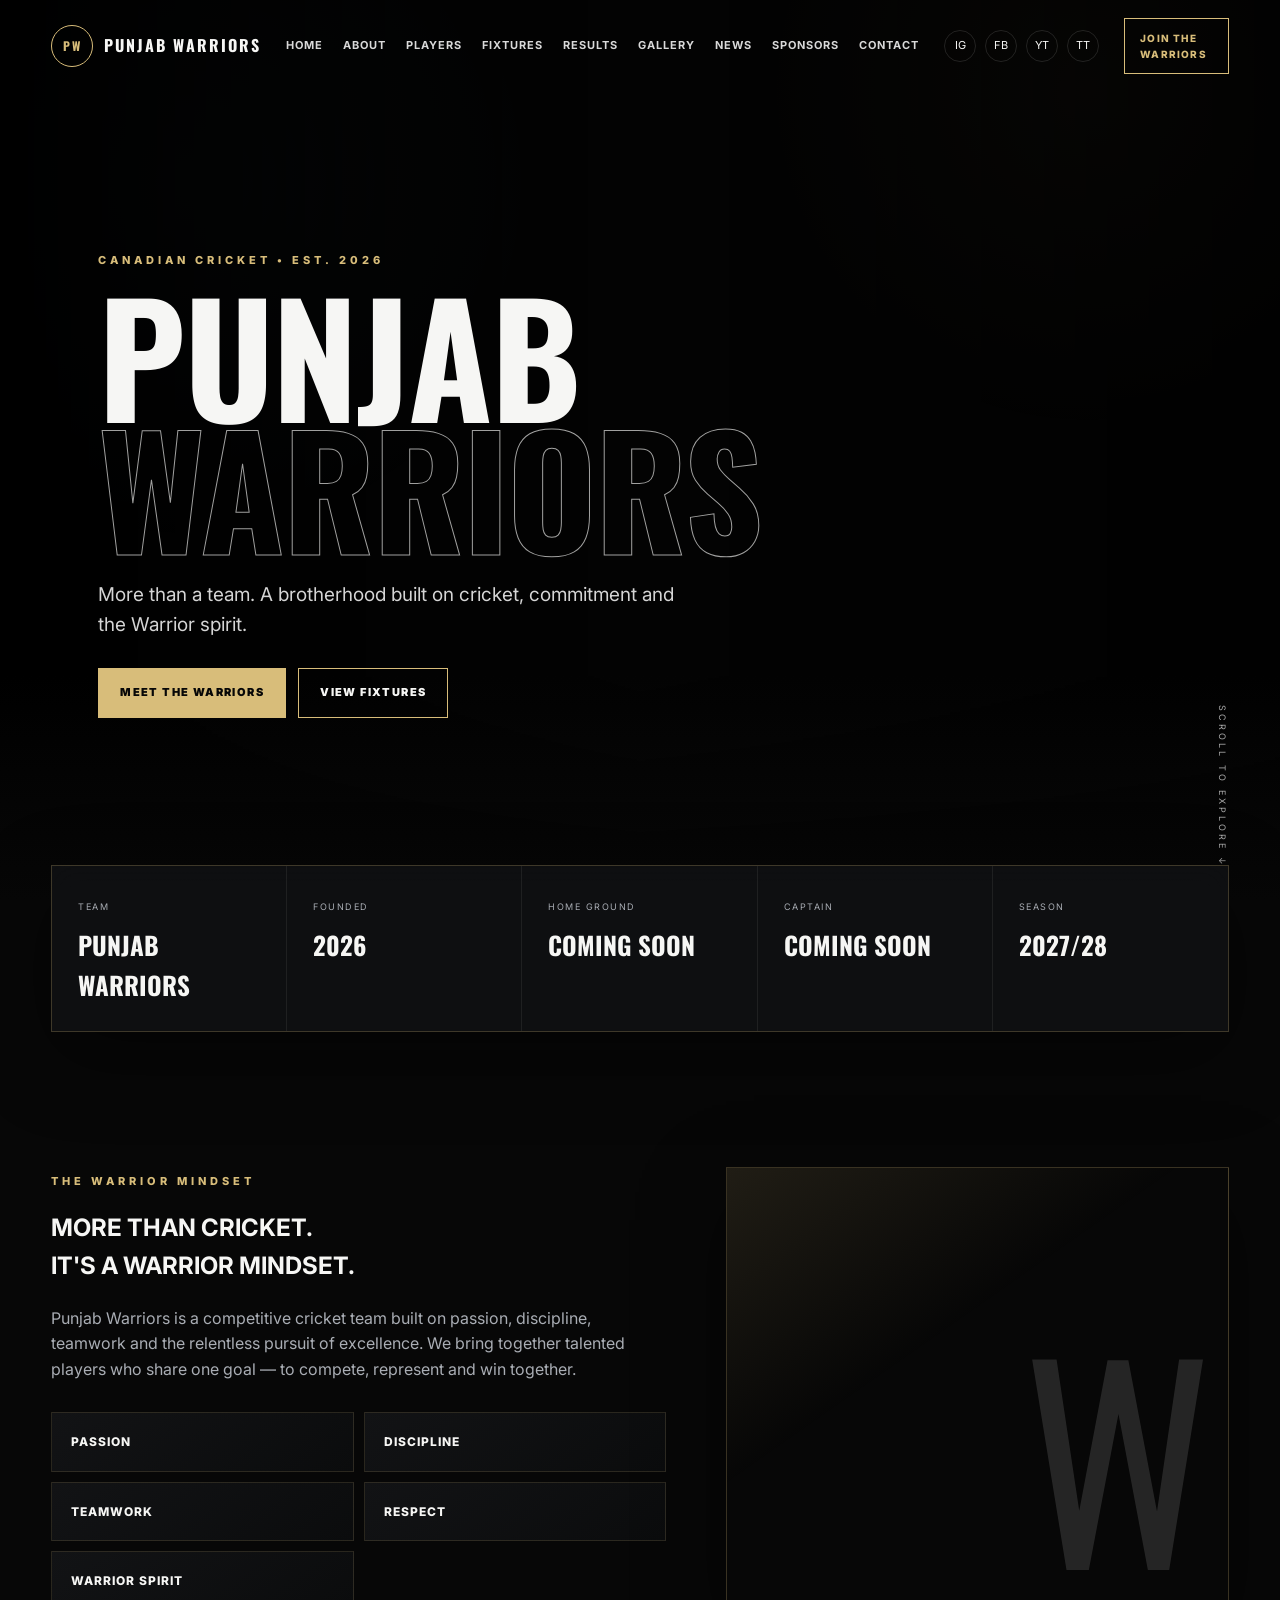
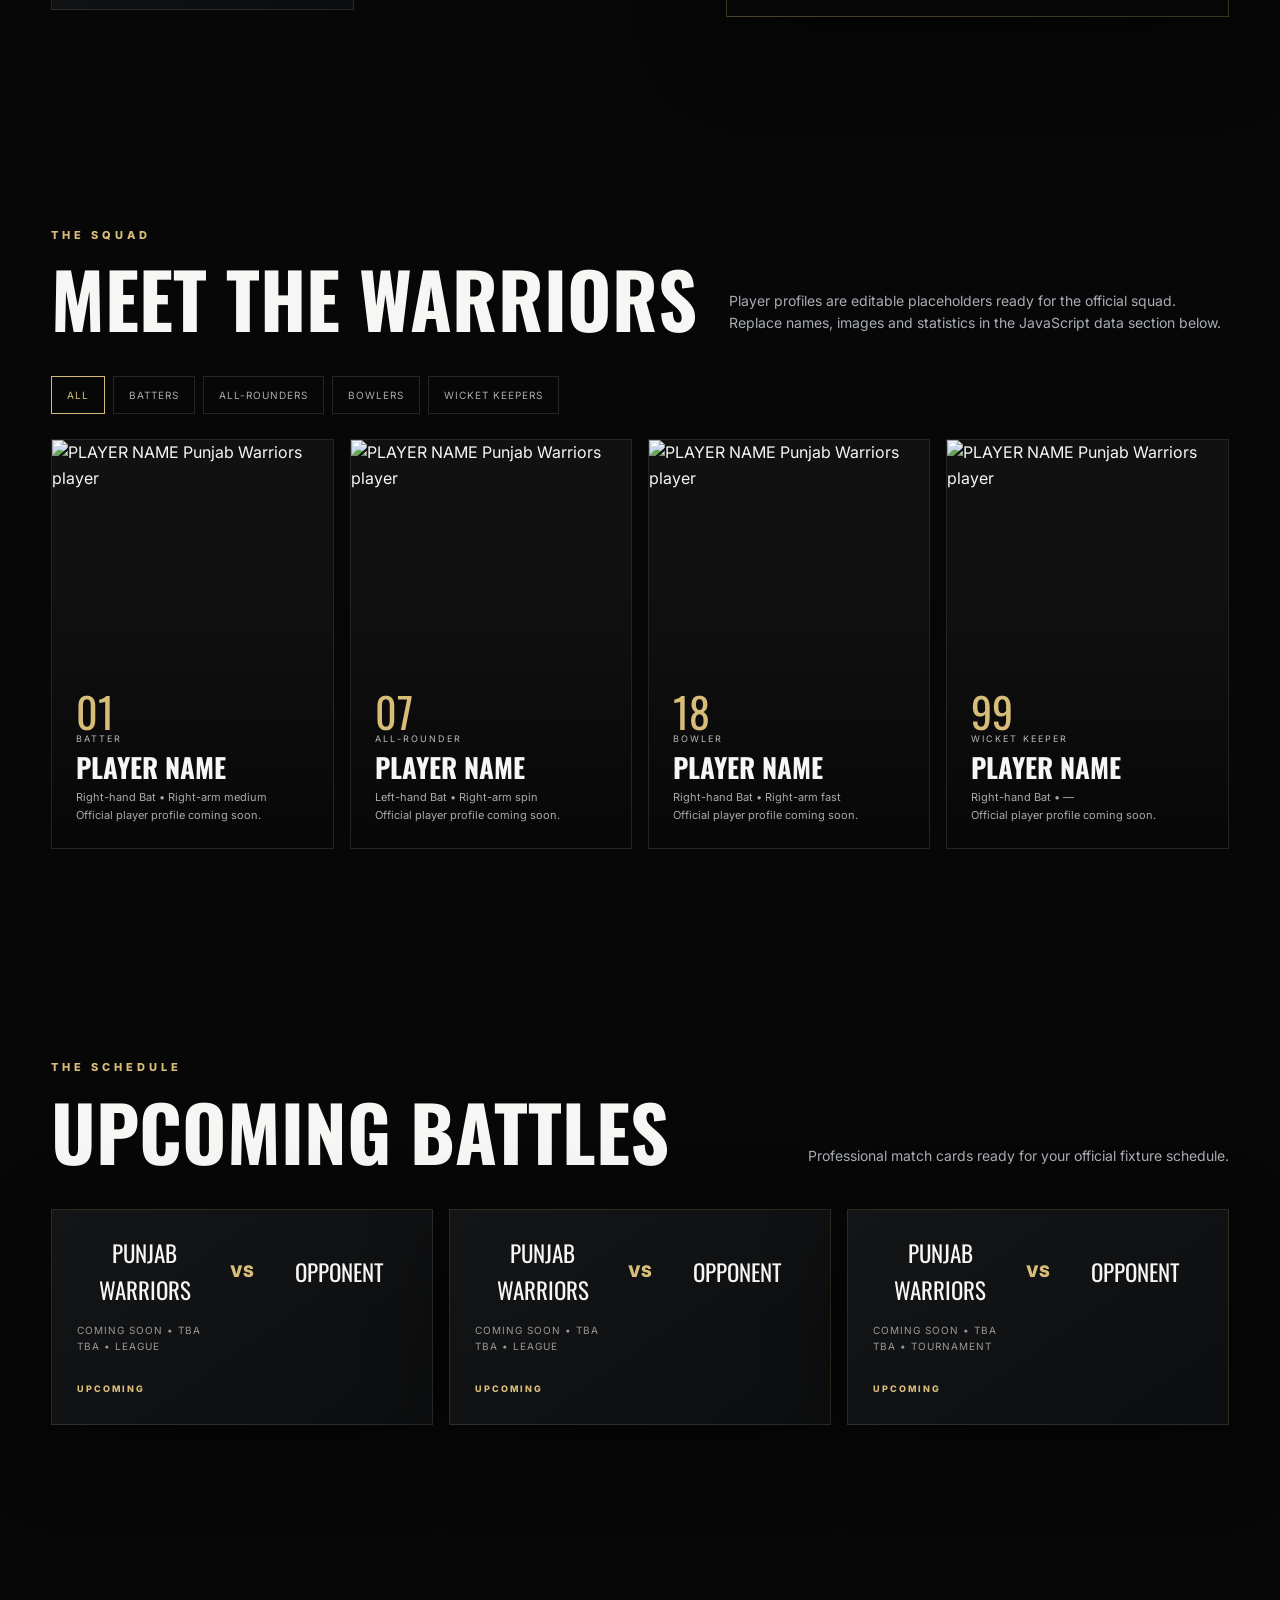
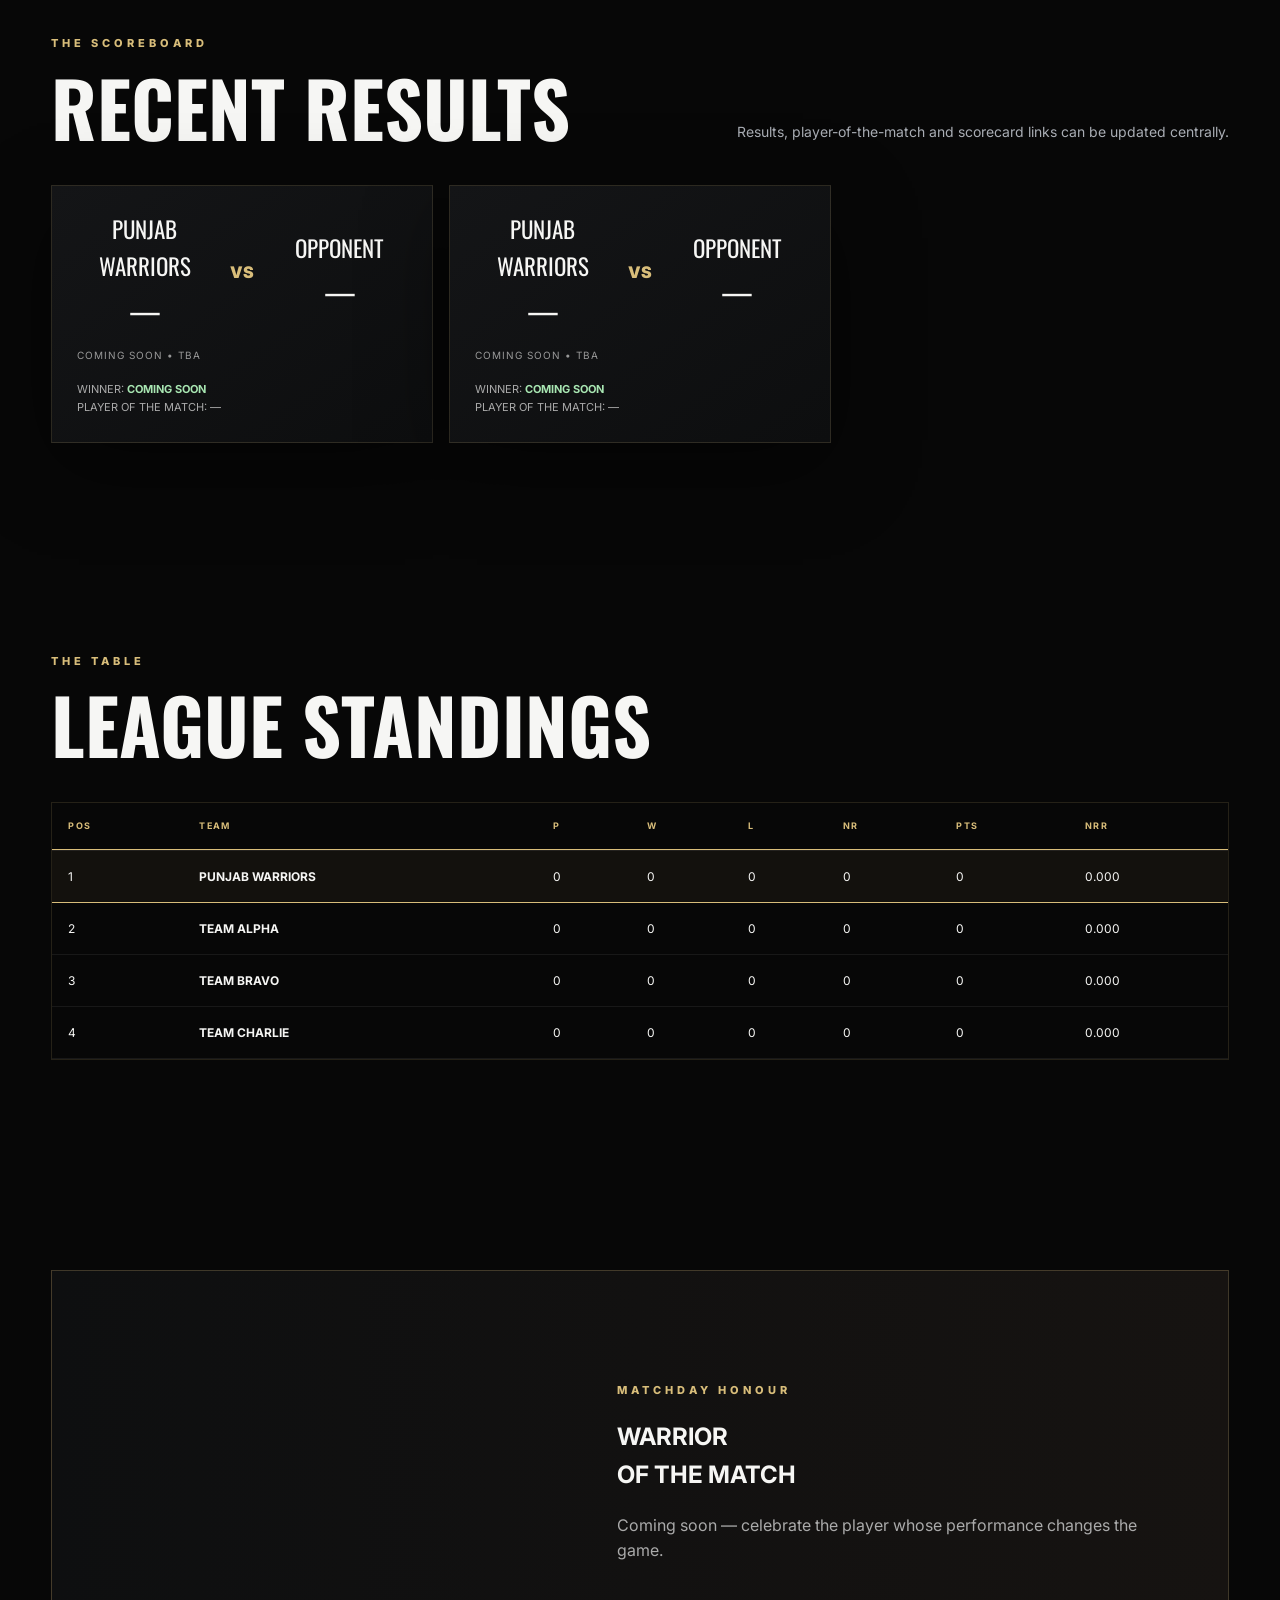
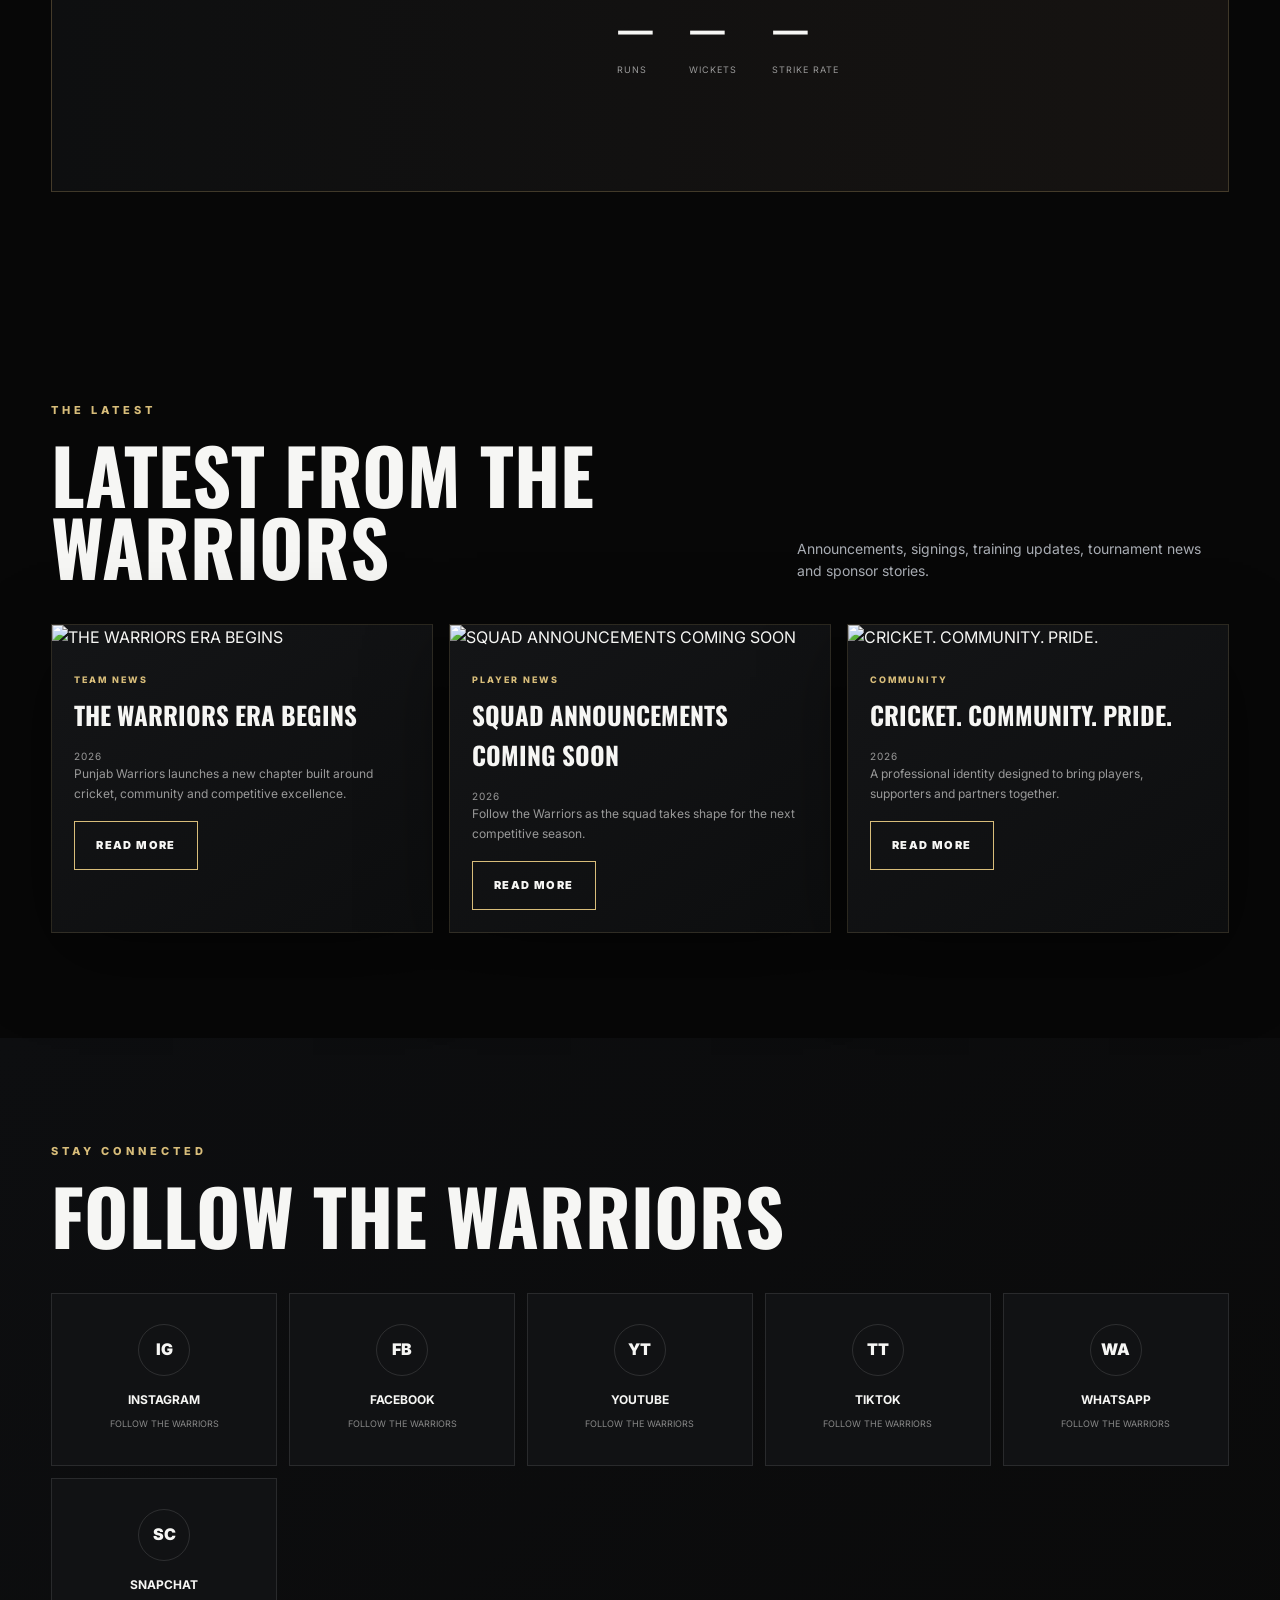
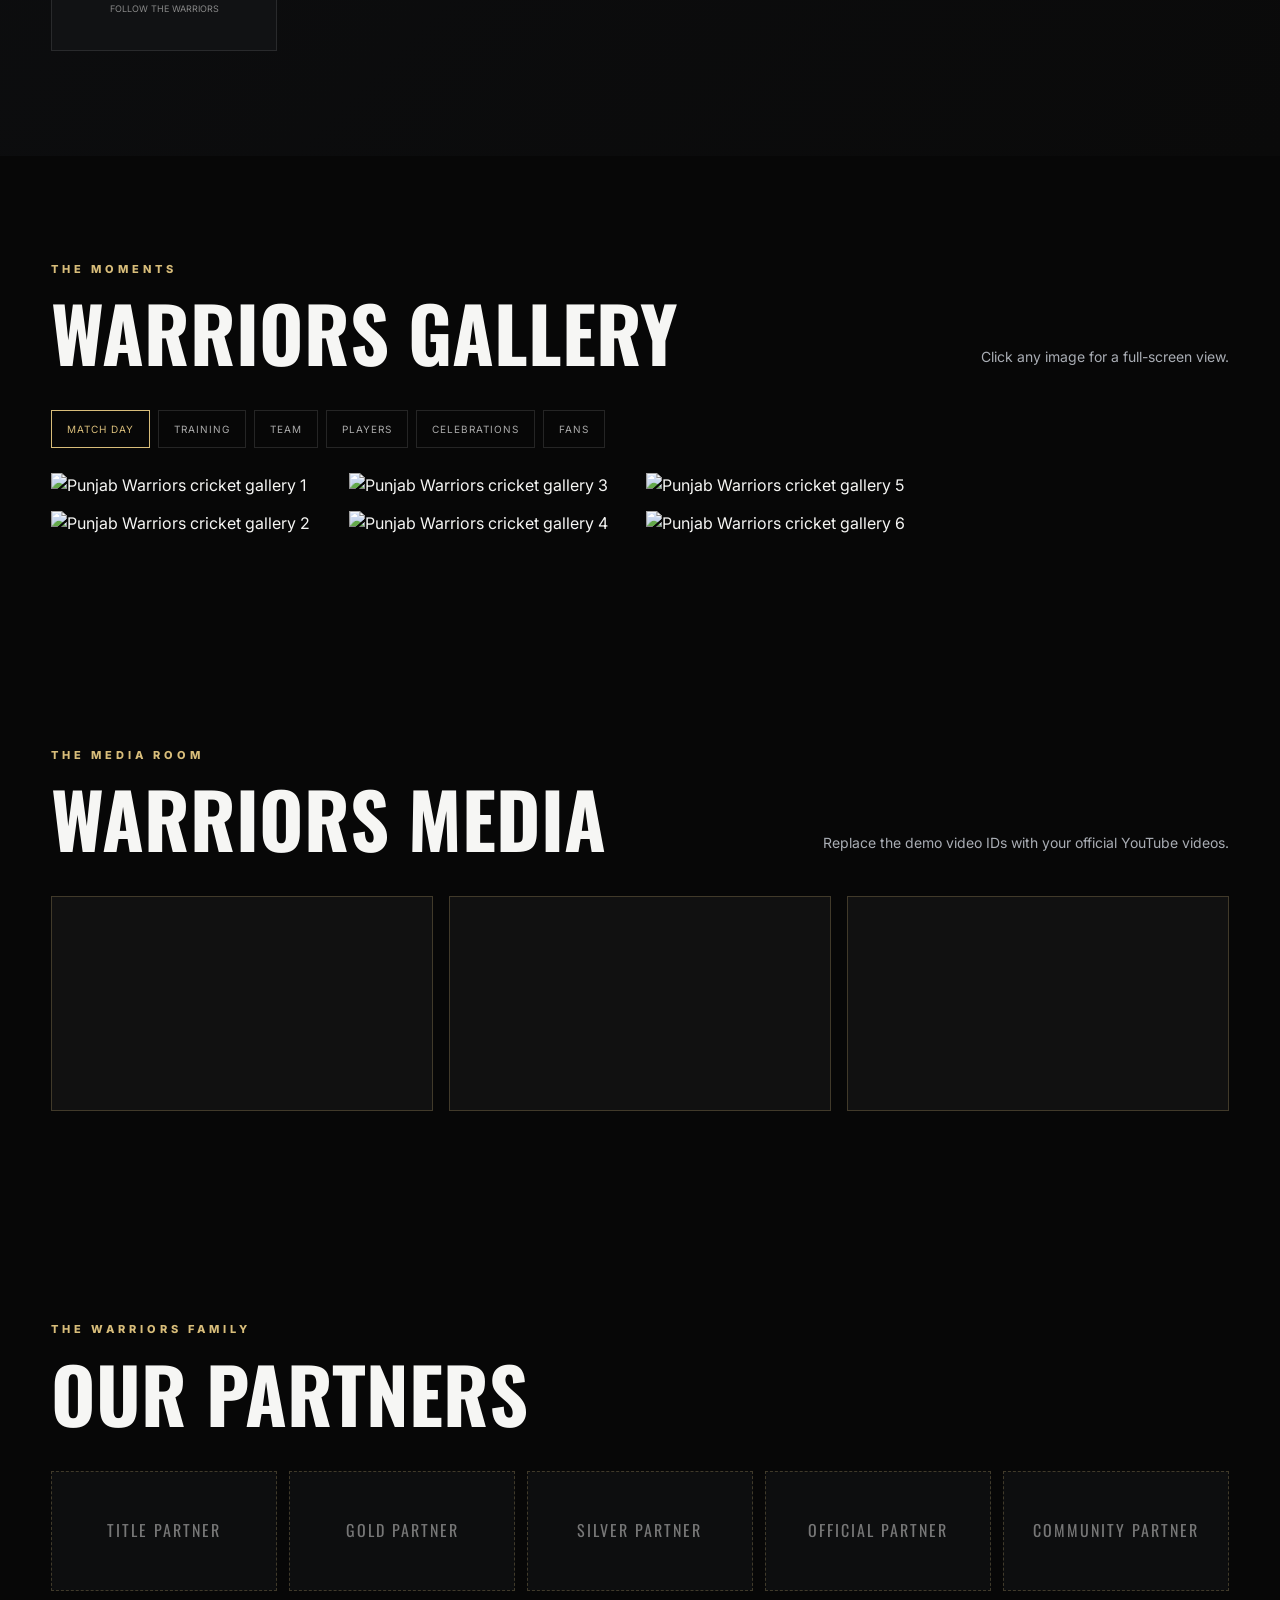
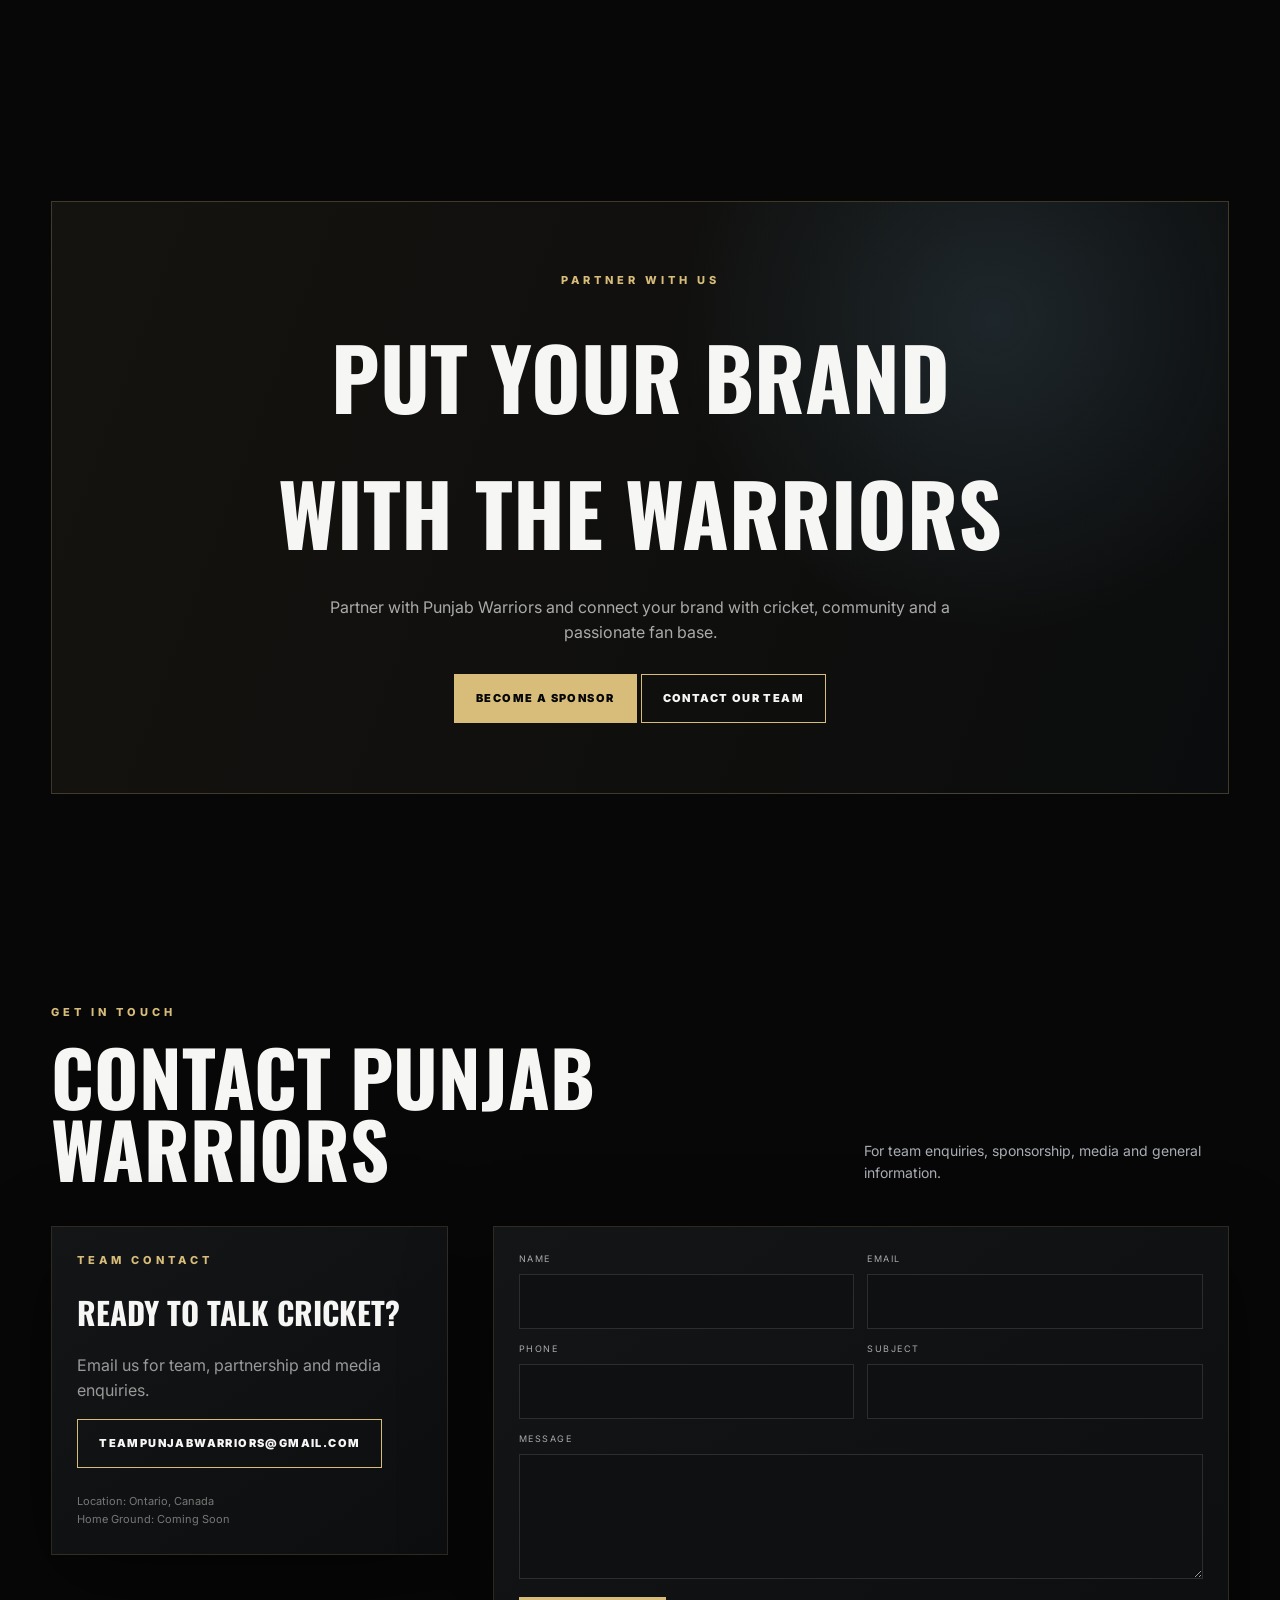
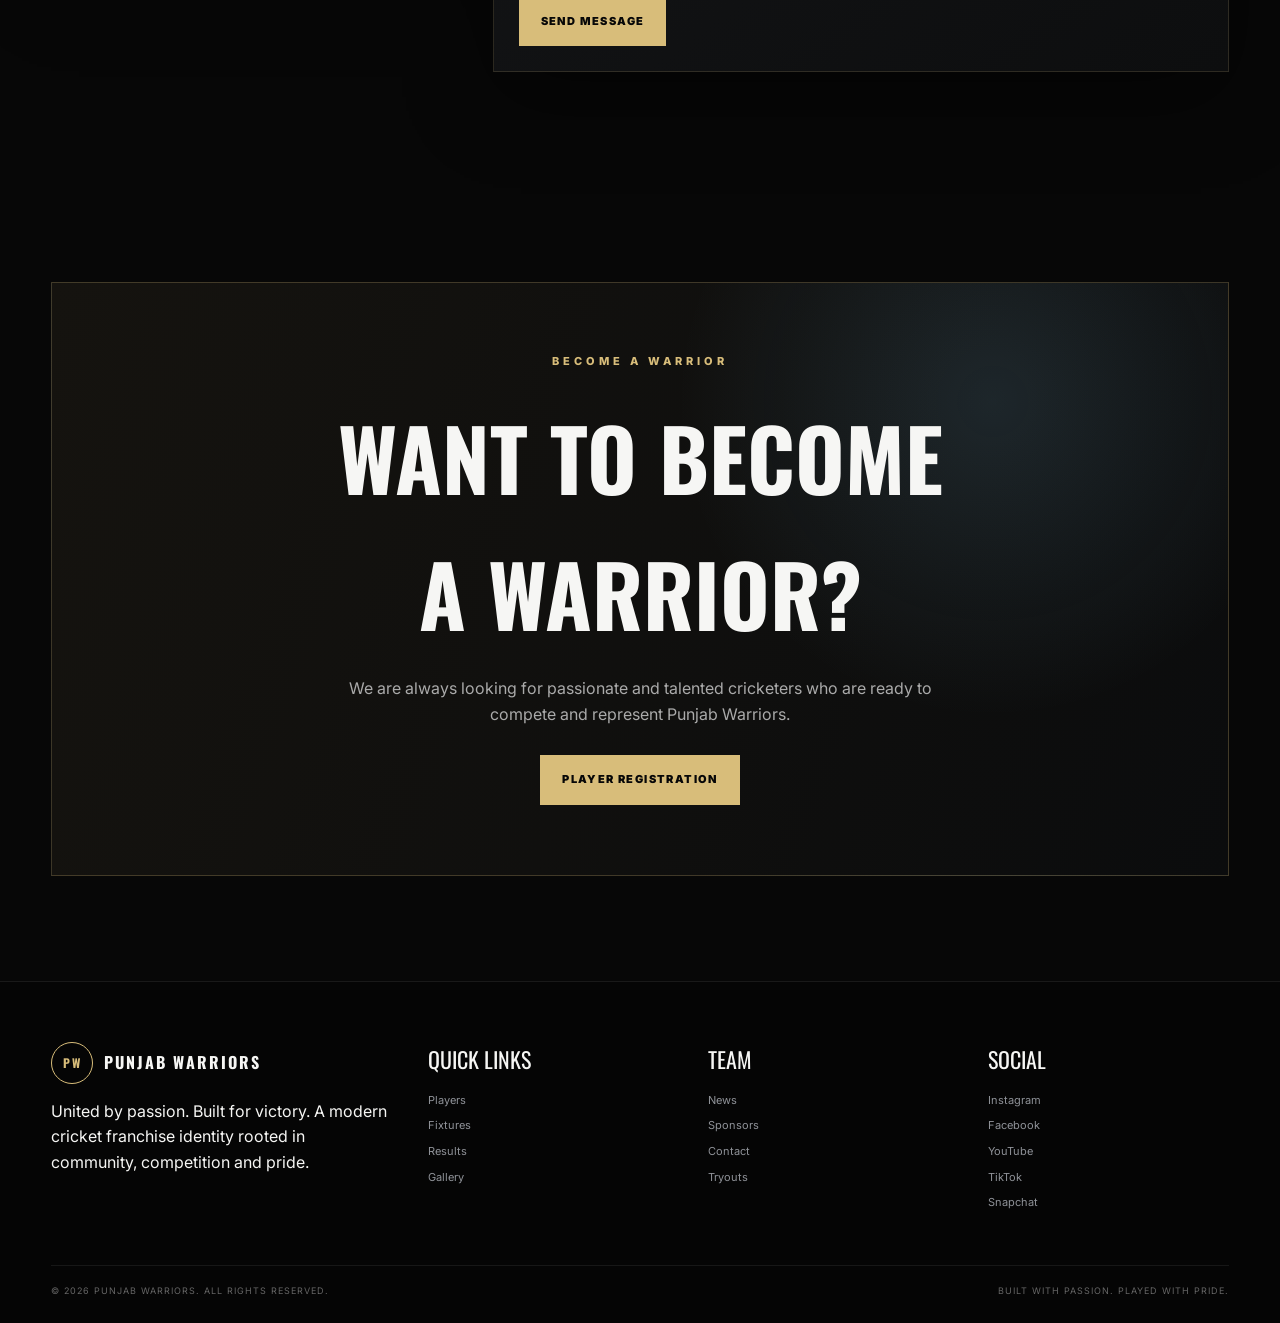
==== commit faedeb0b: "Add files via upload" ====
--- a/index.html
+++ b/index.html
@@ -1,96 +1,177 @@
-<!doctype html><html lang="en"><head>
-<meta charset="utf-8"><meta name="viewport" content="width=device-width,initial-scale=1">
-<title>Punjab Warriors Cricket Club | Official Website</title><meta name="description" content="Punjab Warriors Cricket Club — premium Canadian/Punjabi cricket franchise in Ontario.">
+<!DOCTYPE html>
+<html lang="en">
+<head>
+<meta charset="UTF-8">
+<meta name="viewport" content="width=device-width, initial-scale=1.0">
+<title>Punjab Warriors | Professional Cricket Team</title>
+<meta name="description" content="Punjab Warriors — a professional cricket team built on passion, discipline, teamwork and the Warrior spirit.">
 <meta name="keywords" content="Punjab Warriors Cricket Team, Punjab Warriors, Punjab Cricket Team, Punjab Warriors Cricket, Canadian Cricket, Cricket Team Ontario">
-<meta property="og:title" content="Punjab Warriors Cricket Club | Official Website"><meta property="og:description" content="Punjab Warriors Cricket Club — premium Canadian/Punjabi cricket franchise in Ontario."><meta property="og:image" content="assets/main-logo.png">
-<link rel="icon" href="assets/main-logo.png"><link rel="preconnect" href="https://fonts.googleapis.com"><link rel="preconnect" href="https://fonts.gstatic.com" crossorigin>
-<link rel="stylesheet" href="styles.css"><link rel="stylesheet" href="https://cdnjs.cloudflare.com/ajax/libs/font-awesome/6.5.2/css/all.min.css">
-</head><body><header class="site-header"><div class="container nav">
-      <a class="brand" href="index.html"><img src="assets/main-logo.png" alt="Punjab Warriors Cricket Club logo"><span>Punjab Warriors</span></a>
-      <nav class="nav-links"><a href="index.html" class="active">HOME</a><a href="#about" class="">ABOUT</a><a href="#players" class="">PLAYERS</a><a href="fixtures.html" class="">FIXTURES</a><a href="results.html" class="">RESULTS</a><a href="standings.html" class="">STANDINGS</a><a href="#gallery" class="">GALLERY</a><a href="#news" class="">NEWS</a><a href="#sponsors" class="">SPONSORS</a><a href="#contact" class="">CONTACT</a></nav>
-      <div class="nav-actions"><a class="btn primary register" target="_blank" rel="noopener">Register</a><button class="menu-btn" aria-label="Open social menu"><i class="fa-solid fa-bars"></i></button><button class="menu-btn mobile-toggle" aria-label="Open mobile menu"><i class="fa-solid fa-grip-lines"></i></button></div>
-    </div></header>
-    <div class="social-drawer glass"><div class="eyebrow">Follow the Warriors</div><div class="social-list"></div></div>
-    <nav class="mobile-nav"><button class="menu-btn mobile-close" aria-label="Close menu"><i class="fa-solid fa-xmark"></i></button><a href="index.html" class="active">HOME</a><a href="#about" class="">ABOUT</a><a href="#players" class="">PLAYERS</a><a href="fixtures.html" class="">FIXTURES</a><a href="results.html" class="">RESULTS</a><a href="standings.html" class="">STANDINGS</a><a href="#gallery" class="">GALLERY</a><a href="#news" class="">NEWS</a><a href="#sponsors" class="">SPONSORS</a><a href="#contact" class="">CONTACT</a><a class="register" target="_blank" rel="noopener">REGISTER</a></nav>
-<div class="loader"><div class="loader-particles"></div><div class="loader-inner">
-  <div class="loader-title">PUNJAB WARRIORS</div><div class="loader-sub">Cricket Club • Ontario • Canada</div>
-  <img class="loader-logo" src="assets/loader-logo.png" alt="Detailed Punjab Warriors logo">
-  <div class="loader-name">PUNJAB WARRIORS</div><div class="loader-line"><span></span></div>
+<meta property="og:title" content="Punjab Warriors | United by Passion. Built for Victory.">
+<meta property="og:description" content="More than a team. A brotherhood built on cricket, commitment and the Warrior spirit.">
+<meta property="og:type" content="website">
+<meta name="theme-color" content="#070707">
+<link rel="preconnect" href="https://fonts.googleapis.com">
+<link rel="preconnect" href="https://fonts.gstatic.com" crossorigin>
+<link href="https://fonts.googleapis.com/css2?family=Inter:wght@400;500;600;700;800;900&family=Oswald:wght@500;600;700&display=swap" rel="stylesheet">
+<style>
+:root{--bg:#070707;--panel:#111214;--panel2:#17191c;--white:#f6f6f4;--muted:#a9adb4;--gold:#d8bd7a;--gold2:#f0d99b;--blue:#8fd7ff;--line:rgba(216,189,122,.24);--shadow:0 25px 80px rgba(0,0,0,.45)}
+*{box-sizing:border-box;margin:0;padding:0}html{scroll-behavior:smooth}body{font-family:Inter,Arial,sans-serif;background:var(--bg);color:var(--white);line-height:1.6;overflow-x:hidden}a{color:inherit;text-decoration:none}button,input,select,textarea{font:inherit}button{cursor:pointer}
+body:before{content:"";position:fixed;inset:0;pointer-events:none;background:radial-gradient(circle at 15% 20%,rgba(143,215,255,.06),transparent 28%),radial-gradient(circle at 85% 10%,rgba(216,189,122,.07),transparent 25%);z-index:-1}
+.loader{position:fixed;inset:0;background:#050505;display:grid;place-items:center;z-index:9999;transition:opacity .8s,visibility .8s}.loader.hide{opacity:0;visibility:hidden}.loader-inner{text-align:center}.loader-ball{width:58px;height:58px;border-radius:50%;border:2px solid var(--white);margin:0 auto 28px;position:relative;animation:spin .75s linear infinite;box-shadow:0 0 35px rgba(216,189,122,.28)}.loader-ball:after{content:"";position:absolute;left:25px;top:-5px;width:2px;height:66px;background:var(--gold);transform:rotate(42deg);box-shadow:0 0 14px var(--gold)}.loader-logo{width:115px;height:115px;margin:auto;border:1px solid var(--line);border-radius:50%;display:grid;place-items:center;opacity:0;transform:scale(.75);animation:reveal 1.4s .65s forwards}.loader-logo span{font-family:Oswald;font-size:18px;letter-spacing:2px;color:var(--gold)}.loader-title{font-family:Oswald;font-size:clamp(26px,5vw,48px);letter-spacing:5px;margin-top:18px}.loader-bar{height:2px;width:min(300px,70vw);background:#222;margin:20px auto 8px;overflow:hidden}.loader-bar i{display:block;height:100%;width:0;background:var(--gold);animation:load 2.5s linear forwards}.loader-pct{font-size:11px;letter-spacing:2px;color:var(--muted)}
+@keyframes spin{to{transform:rotate(360deg)}}@keyframes reveal{to{opacity:1;transform:scale(1)}}@keyframes load{to{width:100%}}
+header{position:fixed;top:0;left:0;right:0;z-index:1000;padding:18px 4%;transition:.35s}header.scrolled{background:rgba(7,7,7,.78);backdrop-filter:blur(18px);border-bottom:1px solid rgba(255,255,255,.07)}nav{max-width:1400px;margin:auto;display:flex;align-items:center;gap:25px}.brand{display:flex;align-items:center;gap:11px;font-family:Oswald;font-weight:700;letter-spacing:2px;white-space:nowrap}.brand-mark{width:42px;height:42px;border:1px solid var(--gold);border-radius:50%;display:grid;place-items:center;color:var(--gold);font-size:12px}.links{display:flex;gap:20px;margin-left:auto}.links a{font-size:11px;font-weight:700;letter-spacing:1px;color:#d9d9d9;transition:.2s}.links a:hover{color:var(--gold)}.social-mini{display:flex;gap:9px}.social-mini a,.social-card a{display:grid;place-items:center;border:1px solid rgba(255,255,255,.12);border-radius:50%;transition:.25s}.social-mini a{width:32px;height:32px;font-size:11px}.social-mini a:hover,.social-card a:hover{border-color:var(--gold);color:var(--gold);transform:translateY(-2px)}.cta{border:1px solid var(--gold);padding:11px 15px;font-size:10px;font-weight:800;letter-spacing:1.2px;color:var(--gold);transition:.25s}.cta:hover{background:var(--gold);color:#070707}.hamb{display:none;background:none;border:0;color:white;font-size:26px}
+.hero{min-height:100svh;display:flex;align-items:center;position:relative;overflow:hidden;background:linear-gradient(90deg,rgba(0,0,0,.95),rgba(0,0,0,.54),rgba(0,0,0,.78)),url('https://images.unsplash.com/photo-1531415074968-036ba1b575da?auto=format&fit=crop&w=2200&q=85') center/cover}.hero:after{content:"";position:absolute;inset:auto 0 0;height:25%;background:linear-gradient(transparent,var(--bg))}.hero-content{width:min(1200px,92%);margin:auto;position:relative;z-index:2;padding-top:70px}.eyebrow{font-size:11px;letter-spacing:4px;color:var(--gold);font-weight:800;margin-bottom:18px}.hero h1{font-family:Oswald;font-size:clamp(64px,12vw,160px);line-height:.86;letter-spacing:-2px;max-width:900px}.hero h1 span{display:block;color:transparent;-webkit-text-stroke:1px rgba(246,246,244,.65)}.hero p{max-width:590px;color:#d5d5d5;font-size:clamp(15px,2vw,19px);margin:28px 0}.hero-actions{display:flex;gap:12px;flex-wrap:wrap}.btn{padding:15px 21px;border:1px solid var(--gold);font-size:11px;font-weight:900;letter-spacing:1.4px;transition:.25s;display:inline-block}.btn.primary{background:var(--gold);color:#070707}.btn:hover{transform:translateY(-3px);box-shadow:0 10px 35px rgba(216,189,122,.18)}.scroll-note{position:absolute;bottom:32px;right:4%;z-index:3;font-size:9px;letter-spacing:3px;color:#aaa;writing-mode:vertical-rl}
+section{padding:105px 4%}.wrap{max-width:1400px;margin:auto}.section-head{display:flex;justify-content:space-between;gap:25px;align-items:end;margin-bottom:42px}.section-head h2{font-family:Oswald;font-size:clamp(38px,6vw,76px);line-height:.95}.section-head p{max-width:500px;color:var(--muted);font-size:14px}.gold-line{width:55px;height:2px;background:var(--gold);margin:15px 0 0}
+.stats{padding:0 4% 30px;margin-top:-35px;position:relative;z-index:4}.stats-grid{max-width:1400px;margin:auto;display:grid;grid-template-columns:repeat(5,1fr);background:rgba(17,18,20,.82);backdrop-filter:blur(15px);border:1px solid var(--line);box-shadow:var(--shadow)}.stat{padding:26px;border-right:1px solid rgba(255,255,255,.07)}.stat:last-child{border:0}.stat small{color:var(--muted);font-size:9px;letter-spacing:1.5px}.stat strong{display:block;font-family:Oswald;font-size:25px;margin-top:7px}
+.about-grid{display:grid;grid-template-columns:1.1fr .9fr;gap:60px;align-items:center}.about-copy p{color:var(--muted);max-width:700px;margin:20px 0}.values{display:grid;grid-template-columns:repeat(2,1fr);gap:10px;margin-top:30px}.value{padding:19px;border:1px solid rgba(216,189,122,.15);background:linear-gradient(145deg,#121315,#0b0c0d);font-weight:800;letter-spacing:1px;font-size:12px}.about-visual{min-height:450px;border:1px solid var(--line);background:linear-gradient(145deg,rgba(216,189,122,.12),transparent 40%),url('https://images.unsplash.com/photo-1540747913346-19e32dc3e97e?auto=format&fit=crop&w=1200&q=80') center/cover;position:relative;box-shadow:var(--shadow)}.about-visual:after{content:"W";font-family:Oswald;color:rgba(255,255,255,.12);font-size:260px;position:absolute;right:15px;bottom:-45px}
+.tabs{display:flex;gap:8px;flex-wrap:wrap;margin-bottom:25px}.tab{border:1px solid rgba(255,255,255,.12);background:none;color:#aaa;padding:10px 15px;font-size:10px;letter-spacing:1px}.tab.active,.tab:hover{border-color:var(--gold);color:var(--gold)}.players-grid{display:grid;grid-template-columns:repeat(4,1fr);gap:16px}.player{position:relative;min-height:410px;overflow:hidden;border:1px solid rgba(255,255,255,.08);background:#111}.player img{width:100%;height:100%;object-fit:cover;position:absolute;inset:0;transition:.5s;filter:saturate(.8)}.player:after{content:"";position:absolute;inset:35% 0 0;background:linear-gradient(transparent,#070707)}.player:hover img{transform:scale(1.06)}.player:hover{border-color:var(--gold)}.player-info{position:absolute;bottom:0;left:0;right:0;padding:24px;z-index:2}.number{font-family:Oswald;color:var(--gold);font-size:42px;line-height:1}.role{font-size:9px;color:#bbb;letter-spacing:2px}.player h3{font-family:Oswald;font-size:27px}.player p{font-size:11px;color:#aaa}
+.cards{display:grid;grid-template-columns:repeat(3,1fr);gap:16px}.card{background:linear-gradient(145deg,#141517,#0d0e0f);border:1px solid rgba(216,189,122,.15);padding:25px;box-shadow:var(--shadow)}.match{display:grid;grid-template-columns:1fr auto 1fr;align-items:center;gap:18px;text-align:center}.team{font-family:Oswald;font-size:23px}.vs{color:var(--gold);font-weight:900}.meta{color:#999;font-size:10px;letter-spacing:1px;margin-top:13px}.score{font-family:Oswald;font-size:31px}.winner{color:#a8e6b2}.table-wrap{overflow:auto;border:1px solid rgba(216,189,122,.15)}table{width:100%;border-collapse:collapse;min-width:650px}th,td{padding:16px;text-align:left;border-bottom:1px solid rgba(255,255,255,.07);font-size:12px}th{color:var(--gold);font-size:9px;letter-spacing:1.4px}tr.highlight{outline:1px solid var(--gold);background:rgba(216,189,122,.06)}
+.warrior{display:grid;grid-template-columns:.85fr 1.15fr;min-height:520px;background:linear-gradient(90deg,#0e0f10,#161311);border:1px solid var(--line);overflow:hidden}.warrior-img{background:url('https://images.unsplash.com/photo-1566577739112-5180d4bf9390?auto=format&fit=crop&w=1100&q=85') center/cover;min-height:520px}.warrior-copy{padding:65px;display:flex;flex-direction:column;justify-content:center}.performance{display:flex;gap:35px;flex-wrap:wrap;margin-top:35px}.performance strong{display:block;font-family:Oswald;font-size:35px}.performance span{font-size:9px;color:#999;letter-spacing:1px}
+.news-card{padding:0;overflow:hidden}.news-card img{width:100%;height:210px;object-fit:cover}.news-body{padding:22px}.tag{color:var(--gold);font-size:9px;letter-spacing:2px;font-weight:800}.news-body h3{font-family:Oswald;font-size:25px;margin:8px 0}.news-body p{color:#999;font-size:12px}
+.social-section{background:linear-gradient(135deg,#0d0e10,#0a0a0a)}.social-grid{display:grid;grid-template-columns:repeat(5,1fr);gap:12px}.social-card{padding:30px 18px;text-align:center;border:1px solid rgba(255,255,255,.1);background:#111214;transition:.25s}.social-card:hover{border-color:var(--gold);transform:translateY(-5px)}.social-card a{width:52px;height:52px;margin:0 auto 14px;font-weight:900}.social-card strong{display:block;font-size:12px}.social-card span{font-size:9px;color:#888}
+.gallery{columns:4 220px;column-gap:12px}.gallery img{width:100%;margin:0 0 12px;display:block;break-inside:avoid;cursor:pointer;filter:saturate(.8);transition:.3s}.gallery img:hover{filter:saturate(1);transform:scale(1.01)}
+.videos{display:grid;grid-template-columns:repeat(3,1fr);gap:16px}.video{aspect-ratio:16/9;border:1px solid var(--line);background:#111;overflow:hidden}.video iframe{width:100%;height:100%;border:0}
+.sponsors{display:grid;grid-template-columns:repeat(5,1fr);gap:12px}.sponsor{height:120px;border:1px dashed rgba(216,189,122,.25);display:grid;place-items:center;color:#777;font-family:Oswald;letter-spacing:2px;background:#0d0e0f}
+.partner{padding:70px 5%;border:1px solid var(--line);background:radial-gradient(circle at 80% 20%,rgba(143,215,255,.12),transparent 30%),linear-gradient(110deg,#15130f,#0b0c0d);text-align:center}.partner h2{font-family:Oswald;font-size:clamp(40px,7vw,85px)}.partner p{max-width:650px;margin:15px auto 28px;color:#aaa}
+.form-wrap{display:grid;grid-template-columns:.7fr 1.3fr;gap:45px}.form-grid{display:grid;grid-template-columns:1fr 1fr;gap:13px}.field{display:flex;flex-direction:column;gap:7px}.field.full{grid-column:1/-1}.field label{font-size:9px;letter-spacing:1.5px;color:#aaa}.field input,.field select,.field textarea{background:#0f1011;border:1px solid rgba(255,255,255,.12);color:white;padding:14px;outline:0}.field input:focus,.field select:focus,.field textarea:focus{border-color:var(--gold)}.field textarea{min-height:125px;resize:vertical}.upload{border:1px dashed rgba(216,189,122,.35);padding:16px;color:#999;font-size:11px}
+footer{padding:60px 4% 25px;border-top:1px solid rgba(255,255,255,.08);background:#050505}.footer-grid{max-width:1400px;margin:auto;display:grid;grid-template-columns:1.4fr repeat(3,1fr);gap:40px}.footer-title{font-family:Oswald;font-size:22px;margin-bottom:15px}.footer-col a,.footer-col p{display:block;color:#8f9298;font-size:11px;margin:8px 0}.copyright{max-width:1400px;margin:45px auto 0;padding-top:18px;border-top:1px solid rgba(255,255,255,.07);display:flex;justify-content:space-between;color:#666;font-size:9px;letter-spacing:1px}
+.reveal{opacity:0;transform:translateY(25px);transition:opacity .8s,transform .8s}.reveal.visible{opacity:1;transform:none}.lightbox{position:fixed;inset:0;background:rgba(0,0,0,.93);display:none;place-items:center;z-index:3000;padding:30px}.lightbox.show{display:grid}.lightbox img{max-width:95vw;max-height:90vh}.close{position:absolute;top:20px;right:25px;font-size:32px;color:white;background:none;border:0}
+@media(max-width:1100px){.links{gap:12px}.social-mini{display:none}.players-grid{grid-template-columns:repeat(2,1fr)}.stats-grid{grid-template-columns:repeat(3,1fr)}.stat:nth-child(3){border-right:0}.cards,.videos{grid-template-columns:1fr 1fr}.sponsors{grid-template-columns:repeat(3,1fr)}}
+@media(max-width:800px){header{padding:13px 5%}.links,.nav-cta{display:none}.hamb{display:block;margin-left:auto}.mobile-open .links{display:flex;position:absolute;top:68px;left:4%;right:4%;padding:20px;background:rgba(8,8,8,.97);border:1px solid var(--line);flex-direction:column}.mobile-open .nav-cta{display:block;position:absolute;top:350px;left:4%;right:4%;text-align:center}.hero h1{font-size:64px}.stats-grid{grid-template-columns:1fr 1fr}.stat:nth-child(2){border-right:0}.about-grid,.warrior,.form-wrap{grid-template-columns:1fr}.about-visual{min-height:330px}.warrior-img{min-height:330px}.warrior-copy{padding:40px}.social-grid{grid-template-columns:repeat(2,1fr)}.footer-grid{grid-template-columns:1fr 1fr}.copyright{flex-direction:column;gap:8px}.section-head{display:block}.section-head p{margin-top:18px}}
+@media(max-width:560px){section{padding:75px 5%}.hero{min-height:92svh}.hero h1{font-size:51px}.hero p{font-size:14px}.stats{padding:0 5% 20px}.stats-grid{grid-template-columns:1fr 1fr}.stat{padding:17px}.stat strong{font-size:20px}.players-grid,.cards,.videos{grid-template-columns:1fr}.player{min-height:450px}.values{grid-template-columns:1fr}.sponsors{grid-template-columns:1fr 1fr}.form-grid{grid-template-columns:1fr}.field.full{grid-column:auto}.footer-grid{grid-template-columns:1fr}.social-grid{grid-template-columns:1fr 1fr}.scroll-note{display:none}}
+</style>
+</head>
+<body>
+<div class="loader" id="loader"><div class="loader-inner"><div class="loader-ball"></div><div class="loader-logo"><span>PW</span></div><div class="loader-title">PUNJAB WARRIORS</div><div class="loader-bar"><i></i></div><div class="loader-pct" id="pct">0%</div></div></div>
+
+<header id="header"><nav>
+<a class="brand" href="#home"><span class="brand-mark">PW</span><span>PUNJAB WARRIORS</span></a>
+<div class="links">
+<a href="#home">HOME</a><a href="#about">ABOUT</a><a href="#players">PLAYERS</a><a href="#fixtures">FIXTURES</a><a href="#results">RESULTS</a><a href="#gallery">GALLERY</a><a href="#news">NEWS</a><a href="#sponsors">SPONSORS</a><a href="#contact">CONTACT</a>
+</div>
+<div class="social-mini">
+<a href="https://www.instagram.com/punjabwarriors_cc/" target="_blank">IG</a><a href="https://www.facebook.com/profile.php?id=61593089097508" target="_blank">FB</a><a href="https://www.youtube.com/@PUNJABWARRIORSCRICKETCLUB" target="_blank">YT</a><a href="https://www.tiktok.com/@punjab.warriors.c?lang=en" target="_blank">TT</a>
+</div>
+<a class="cta nav-cta" href="https://docs.google.com/forms/d/e/1FAIpQLSdOBBSJ1fkvtsM-4A34RAxqgZl9VwymNo0kwcr1wdmJ264JQw/viewform?usp=header" target="_blank">JOIN THE WARRIORS</a>
+<button class="hamb" id="hamb">☰</button>
+</nav></header>
+
+<main>
+<section class="hero" id="home"><div class="hero-content">
+<div class="eyebrow">CANADIAN CRICKET • EST. 2026</div><h1>PUNJAB <span>WARRIORS</span></h1>
+<p>More than a team. A brotherhood built on cricket, commitment and the Warrior spirit.</p>
+<div class="hero-actions"><a class="btn primary" href="#players">MEET THE WARRIORS</a><a class="btn" href="#fixtures">VIEW FIXTURES</a></div>
+</div><div class="scroll-note">SCROLL TO EXPLORE ↓</div></section>
+
+<div class="stats"><div class="stats-grid">
+<div class="stat"><small>TEAM</small><strong>PUNJAB WARRIORS</strong></div><div class="stat"><small>FOUNDED</small><strong>2026</strong></div><div class="stat"><small>HOME GROUND</small><strong>COMING SOON</strong></div><div class="stat"><small>CAPTAIN</small><strong>COMING SOON</strong></div><div class="stat"><small>SEASON</small><strong>2027/28</strong></div>
 </div></div>
 
-<main>
-<section class="hero">
-  <div class="hero-slides">
-    <div class="hero-slide" style="background-image:url('https://images.unsplash.com/photo-1531415074968-036ba1b575da?auto=format&fit=crop&w=2200&q=85')"></div>
-    <div class="hero-slide" style="background-image:url('https://images.unsplash.com/photo-1540747913346-19e32dc3e97e?auto=format&fit=crop&w=2200&q=85')"></div>
-    <div class="hero-slide" style="background-image:url('https://images.unsplash.com/photo-1531415074968-036ba1b575da?auto=format&fit=crop&w=2200&q=85')"></div>
-  </div>
-  <div class="orb"></div><img class="hero-logo" src="assets/main-logo.png" alt="Punjab Warriors Cricket Club">
-  <div class="hero-content">
-    <div class="hero-kicker">Punjab Warriors Cricket Club</div>
-    <h1><span class="gold-text">Punjab</span><span>Warriors</span></h1>
-    <div class="hero-sub">United by passion. Built for victory.</div>
-    <p class="hero-copy">More than a team. A brotherhood built on cricket, commitment and the Warrior spirit.</p>
-    <div class="hero-buttons"><a class="btn primary" href="#players">Meet the Warriors</a><a class="btn ghost" href="fixtures.html">View Fixtures</a></div>
-  </div><div class="scroll-cue">Scroll to enter the Warrior legacy</div>
-</section>
+<section id="about"><div class="wrap about-grid reveal"><div class="about-copy"><div class="eyebrow">THE WARRIOR MINDSET</div><h2 class="section-head" style="display:block;margin:0"><span>MORE THAN CRICKET.<br>IT'S A WARRIOR MINDSET.</span><i class="gold-line"></i></h2><p>Punjab Warriors is a competitive cricket team built on passion, discipline, teamwork and the relentless pursuit of excellence. We bring together talented players who share one goal — to compete, represent and win together.</p><div class="values"><div class="value">PASSION</div><div class="value">DISCIPLINE</div><div class="value">TEAMWORK</div><div class="value">RESPECT</div><div class="value">WARRIOR SPIRIT</div></div></div><div class="about-visual"></div></div></section>
 
-<section class="stats"><div class="container"><div class="grid stats-grid"></div></div></section>
+<section id="players"><div class="wrap"><div class="section-head reveal"><div><div class="eyebrow">THE SQUAD</div><h2>MEET THE WARRIORS</h2></div><p>Player profiles are editable placeholders ready for the official squad. Replace names, images and statistics in the JavaScript data section below.</p></div>
+<div class="tabs"><button class="tab active" data-filter="ALL">ALL</button><button class="tab" data-filter="BATTERS">BATTERS</button><button class="tab" data-filter="ALL-ROUNDERS">ALL-ROUNDERS</button><button class="tab" data-filter="BOWLERS">BOWLERS</button><button class="tab" data-filter="WICKET KEEPERS">WICKET KEEPERS</button></div>
+<div class="players-grid" id="playersGrid"></div></div></section>
 
-<section class="section" id="about"><div class="container">
-  <div class="section-head reveal"><div class="eyebrow">The Warrior Identity</div><h2>More than cricket. It’s a <span class="gold-text">Warrior mindset.</span></h2></div>
-  <div class="grid about-grid">
-    <div class="about-panel glass reveal"><p class="lead">Punjab Warriors is a competitive cricket team built on passion, discipline, teamwork and the relentless pursuit of excellence. We bring together talented players who share one goal — to compete, represent and win together.</p>
-      <div class="grid feature-grid">
-        <a class="feature glass" href="team.html"><i class="fa-solid fa-bullseye"></i><h3>Passion</h3><p>Team Mission</p></a>
-        <a class="feature glass" href="vision.html"><i class="fa-solid fa-eye"></i><h3>Discipline</h3><p>Team Vision</p></a>
-        <a class="feature glass" href="values.html"><i class="fa-solid fa-shield-halved"></i><h3>Teamwork</h3><p>Core Values</p></a>
-        <a class="feature glass" href="values.html"><i class="fa-solid fa-handshake"></i><h3>Respect</h3><p>Core Values</p></a>
-        <a class="feature glass" href="values.html"><i class="fa-solid fa-crown"></i><h3>Warrior Spirit</h3><p>Core Values</p></a>
-      </div>
-    </div>
-    <div class="about-panel glass reveal"><div class="eyebrow">Club Mission</div><h3>Compete. Represent. Win together.</h3><p style="color:#9da3ad;margin-top:14px">Use the linked Team Mission, Vision and Values pages for detailed club information. Their content can be edited independently.</p><div class="gold-line" style="margin:25px 0"></div><div class="grid" style="gap:12px"><div><b class="gold-text">PASSION</b><p style="color:#888">Bring energy to every session and every match.</p></div><div><b class="gold-text">DISCIPLINE</b><p style="color:#888">Prepare professionally and execute with purpose.</p></div><div><b class="gold-text">RESPECT</b><p style="color:#888">Represent teammates, opponents and the game.</p></div></div></div>
-  </div>
-</div></section>
+<section id="fixtures"><div class="wrap"><div class="section-head reveal"><div><div class="eyebrow">THE SCHEDULE</div><h2>UPCOMING BATTLES</h2></div><p>Professional match cards ready for your official fixture schedule.</p></div><div class="cards" id="fixturesGrid"></div></div></section>
 
-<section class="section" id="uniform"><div class="container"><div class="grid uniform">
-  <div class="uniform-art glass reveal"><img src="assets/coming-soon-jersey.svg" alt="Official Punjab Warriors match jersey — Coming Soon"></div>
-  <div class="uniform-copy reveal"><div class="eyebrow">Official Match Jersey</div><h2>Wear the <span class="gold-text">Warrior identity.</span></h2><p class="lead" style="margin:18px 0">The official Punjab Warriors Cricket Club match jersey proudly represents our identity, discipline, passion and championship spirit.</p><p style="color:#949aa3;margin-bottom:24px">Designed with premium performance fabric and luxurious black and metallic silk gold colours. Replace the placeholder uniform image in <b>assets/coming-soon-jersey.svg</b> or update the path in <b>data.js</b>.</p><a class="btn primary uniform-link" target="_blank" rel="noopener">Click to View Full Uniform</a></div>
-</div></div></section>
+<section id="results"><div class="wrap"><div class="section-head reveal"><div><div class="eyebrow">THE SCOREBOARD</div><h2>RECENT RESULTS</h2></div><p>Results, player-of-the-match and scorecard links can be updated centrally.</p></div><div class="cards" id="resultsGrid"></div></div></section>
 
-<section class="section" id="players"><div class="container">
-  <div class="section-head reveal"><div class="eyebrow">The Roster</div><h2>Meet the <span class="gold-text">Warriors.</span></h2><p class="lead">Every player is editable from the centralized data file.</p></div>
-  <div class="player-tabs"></div><div class="grid players-grid"></div>
-</div></section>
+<section><div class="wrap"><div class="section-head reveal"><div><div class="eyebrow">THE TABLE</div><h2>LEAGUE STANDINGS</h2></div></div><div class="table-wrap reveal"><table><thead><tr><th>POS</th><th>TEAM</th><th>P</th><th>W</th><th>L</th><th>NR</th><th>PTS</th><th>NRR</th></tr></thead><tbody id="standings"></tbody></table></div></div></section>
 
-<section class="cta"><div class="container"><div class="cta-box reveal"><div class="eyebrow">Your Next Chapter</div><h2>Want to become a <span class="gold-text">Warrior?</span></h2><p>We are always looking for passionate and talented cricketers who are ready to compete and represent Punjab Warriors.</p><a class="btn primary register" target="_blank" rel="noopener">Player Registration</a></div></div></section>
+<section><div class="wrap warrior reveal"><div class="warrior-img"></div><div class="warrior-copy"><div class="eyebrow">MATCHDAY HONOUR</div><h2 class="section-head" style="display:block;margin:0"><span>WARRIOR<br>OF THE MATCH</span></h2><p style="color:#aaa;margin-top:18px">Coming soon — celebrate the player whose performance changes the game.</p><div class="performance"><div><strong>—</strong><span>RUNS</span></div><div><strong>—</strong><span>WICKETS</span></div><div><strong>—</strong><span>STRIKE RATE</span></div></div></div></div></section>
 
-<section class="section" id="news"><div class="container"><div class="section-head reveal"><div class="eyebrow">Latest From The Warriors</div><h2>News & <span class="gold-text">updates.</span></h2></div><div class="grid news-grid"></div></div></section>
+<section id="news"><div class="wrap"><div class="section-head reveal"><div><div class="eyebrow">THE LATEST</div><h2>LATEST FROM THE WARRIORS</h2></div><p>Announcements, signings, training updates, tournament news and sponsor stories.</p></div><div class="cards" id="newsGrid"></div></div></section>
 
-<section class="section" id="gallery"><div class="container"><div class="section-head reveal"><div class="eyebrow">Visual Archive</div><h2>Warriors <span class="gold-text">Gallery.</span></h2><p class="lead">Add team photos and videos by editing the gallery array in <b>data.js</b>.</p></div><div class="gallery-grid"></div></div></section>
+<section class="social-section"><div class="wrap"><div class="section-head reveal"><div><div class="eyebrow">STAY CONNECTED</div><h2>FOLLOW THE WARRIORS</h2></div></div><div class="social-grid" id="socialGrid"></div></div></section>
 
-<section class="section"><div class="container"><div class="section-head reveal"><div class="eyebrow">Warriors Media</div><h2>Watch the <span class="gold-text">action.</span></h2></div><div class="grid video-grid"></div></div></section>
+<section id="gallery"><div class="wrap"><div class="section-head reveal"><div><div class="eyebrow">THE MOMENTS</div><h2>WARRIORS GALLERY</h2></div><p>Click any image for a full-screen view.</p></div><div class="tabs"><button class="tab active">MATCH DAY</button><button class="tab">TRAINING</button><button class="tab">TEAM</button><button class="tab">PLAYERS</button><button class="tab">CELEBRATIONS</button><button class="tab">FANS</button></div><div class="gallery" id="galleryGrid"></div></div></section>
 
-<section class="section" id="sponsors"><div class="container"><div class="section-head reveal"><div class="eyebrow">Our Partners</div><h2>Brands behind the <span class="gold-text">Warriors.</span></h2></div><div class="sponsor-groups"></div></div></section>
+<section><div class="wrap"><div class="section-head reveal"><div><div class="eyebrow">THE MEDIA ROOM</div><h2>WARRIORS MEDIA</h2></div><p>Replace the demo video IDs with your official YouTube videos.</p></div><div class="videos" id="videosGrid"></div></div></section>
 
-<section class="cta"><div class="container"><div class="cta-box"><div class="eyebrow">Partnership</div><h2>Put your brand with the <span class="gold-text">Warriors.</span></h2><p>Partner with Punjab Warriors and connect your brand with cricket, community and a passionate fan base.</p><a class="btn primary" href="#contact">Become a Sponsor</a> <a class="btn ghost" href="#contact">Contact Our Team</a></div></div></section>
+<section id="sponsors"><div class="wrap"><div class="section-head reveal"><div><div class="eyebrow">THE WARRIORS FAMILY</div><h2>OUR PARTNERS</h2></div></div><div class="sponsors"><div class="sponsor">TITLE PARTNER</div><div class="sponsor">GOLD PARTNER</div><div class="sponsor">SILVER PARTNER</div><div class="sponsor">OFFICIAL PARTNER</div><div class="sponsor">COMMUNITY PARTNER</div></div></div></section>
 
-<section class="section"><div class="container"><div class="section-head reveal"><div class="eyebrow">Recruitment / Tryouts</div><h2>Ready to <span class="gold-text">compete?</span></h2></div>
-<form class="form glass tryout-form"><div class="grid form-grid">
-  <div class="field"><label>Full Name</label><input required></div><div class="field"><label>Age</label><input type="number"></div><div class="field"><label>Phone</label><input type="tel"></div><div class="field"><label>Email</label><input type="email"></div><div class="field"><label>City</label><input></div><div class="field"><label>Playing Role</label><select><option>Batter</option><option>All-Rounder</option><option>Bowler</option><option>Wicket Keeper</option></select></div><div class="field"><label>Batting Style</label><input></div><div class="field"><label>Bowling Style</label><input></div><div class="field"><label>Experience</label><input></div><div class="field"><label>Previous Team</label><input></div><div class="field"><label>Preferred Position</label><input></div><div class="field"><label>Upload Player Photo</label><input type="file" accept="image/*"></div><div class="field full"><button class="btn primary" type="submit">Submit Application</button></div>
-</div></form></div></section>
+<section><div class="wrap partner reveal"><div class="eyebrow">PARTNER WITH US</div><h2>PUT YOUR BRAND<br>WITH THE WARRIORS</h2><p>Partner with Punjab Warriors and connect your brand with cricket, community and a passionate fan base.</p><a class="btn primary" href="mailto:teampunjabwarriors@gmail.com?subject=Punjab%20Warriors%20Sponsorship%20Enquiry">BECOME A SPONSOR</a> <a class="btn" href="#contact">CONTACT OUR TEAM</a></div></section>
 
-<section class="section" id="contact"><div class="container"><div class="section-head reveal"><div class="eyebrow">Get In Touch</div><h2>Contact <span class="gold-text">Punjab Warriors.</span></h2></div><div class="grid contact-grid">
-  <div class="grid contact-list"><div class="contact-item glass"><i class="fa-solid fa-envelope"></i> <span class="email-value"></span></div><div class="contact-item glass"><i class="fa-solid fa-phone"></i> <span class="phone-value"></span></div><div class="contact-item glass"><i class="fa-solid fa-location-dot"></i> <span class="location-value"></span></div><div class="contact-item glass"><i class="fa-solid fa-house"></i> Home Ground: <span class="homeGround-value"></span></div></div>
-  <form class="form glass contact-form"><div class="grid form-grid"><div class="field"><label>Name</label><input required></div><div class="field"><label>Email</label><input type="email" required></div><div class="field"><label>Phone</label><input type="tel"></div><div class="field"><label>Subject</label><input required></div><div class="field full"><label>Message</label><textarea rows="6" required></textarea></div><div class="field full"><button class="btn primary" type="submit">Send Message</button></div></div></form>
-</div></div></section>
+<section id="contact"><div class="wrap"><div class="section-head reveal"><div><div class="eyebrow">GET IN TOUCH</div><h2>CONTACT PUNJAB WARRIORS</h2></div><p>For team enquiries, sponsorship, media and general information.</p></div><div class="form-wrap reveal"><div><div class="card"><div class="eyebrow">TEAM CONTACT</div><h3 style="font-family:Oswald;font-size:31px">READY TO TALK CRICKET?</h3><p style="color:#999;margin:15px 0">Email us for team, partnership and media enquiries.</p><a class="btn" href="mailto:teampunjabwarriors@gmail.com">TEAMPUNJABWARRIORS@GMAIL.COM</a><p style="margin-top:25px;color:#777;font-size:11px">Location: Ontario, Canada<br>Home Ground: Coming Soon</p></div></div>
+<form class="card" id="contactForm"><div class="form-grid"><div class="field"><label>NAME</label><input required name="name"></div><div class="field"><label>EMAIL</label><input required type="email" name="email"></div><div class="field"><label>PHONE</label><input name="phone"></div><div class="field"><label>SUBJECT</label><input name="subject"></div><div class="field full"><label>MESSAGE</label><textarea required name="message"></textarea></div></div><button class="btn primary" style="margin-top:18px" type="submit">SEND MESSAGE</button></form></div></div></section>
+
+<section><div class="wrap partner reveal"><div class="eyebrow">BECOME A WARRIOR</div><h2>WANT TO BECOME<br>A WARRIOR?</h2><p>We are always looking for passionate and talented cricketers who are ready to compete and represent Punjab Warriors.</p><a class="btn primary" href="https://docs.google.com/forms/d/e/1FAIpQLSdOBBSJ1fkvtsM-4A34RAxqgZl9VwymNo0kwcr1wdmJ264JQw/viewform?usp=header" target="_blank">PLAYER REGISTRATION</a></div></section>
 </main>
-<div class="lightbox"><button aria-label="Close"><i class="fa-solid fa-xmark"></i></button><img alt="Gallery image"></div>
-<footer class="footer"><div class="container">
-      <div class="grid footer-grid">
-        <div class="footer-brand"><img src="assets/main-logo.png" alt="Punjab Warriors logo"><h3>Punjab Warriors Cricket Club</h3><p style="color:#8e949e;max-width:430px">Elite cricket club representing discipline, passion and excellence in Ontario.</p><p style="margin-top:14px;color:#d4af37">Follow • Support • Share The Warrior Legacy</p></div>
-        <div><h3>Quick Links</h3><div class="footer-links"><a href="index.html#players">Players</a><a href="fixtures.html">Fixtures</a><a href="results.html">Results</a><a href="standings.html">Standings</a><a href="index.html#gallery">Gallery</a><a href="index.html#news">News</a><a href="index.html#sponsors">Sponsors</a><a href="index.html#contact">Contact</a></div></div>
-        <div><h3>Social</h3><div class="social-list"></div></div>
-      </div>
-      <div class="footer-bottom"><span>© 2026 PUNJAB WARRIORS. ALL RIGHTS RESERVED.</span><span>BUILT WITH PASSION. PLAYED WITH PRIDE.</span></div>
-    </div></footer><button class="back-top" aria-label="Back to top"><i class="fa-solid fa-arrow-up"></i></button><script src="data.js"></script><script src="script.js"></script></body></html>+
+<footer><div class="footer-grid"><div><div class="brand"><span class="brand-mark">PW</span><span>PUNJAB WARRIORS</span></div><p style="max-width:350px;margin-top:15px">United by passion. Built for victory. A modern cricket franchise identity rooted in community, competition and pride.</p></div><div class="footer-col"><div class="footer-title">QUICK LINKS</div><a href="#players">Players</a><a href="#fixtures">Fixtures</a><a href="#results">Results</a><a href="#gallery">Gallery</a></div><div class="footer-col"><div class="footer-title">TEAM</div><a href="#news">News</a><a href="#sponsors">Sponsors</a><a href="#contact">Contact</a><a href="https://docs.google.com/forms/d/e/1FAIpQLSdOBBSJ1fkvtsM-4A34RAxqgZl9VwymNo0kwcr1wdmJ264JQw/viewform?usp=header" target="_blank">Tryouts</a></div><div class="footer-col"><div class="footer-title">SOCIAL</div><a href="https://www.instagram.com/punjabwarriors_cc/" target="_blank">Instagram</a><a href="https://www.facebook.com/profile.php?id=61593089097508" target="_blank">Facebook</a><a href="https://www.youtube.com/@PUNJABWARRIORSCRICKETCLUB" target="_blank">YouTube</a><a href="https://www.tiktok.com/@punjab.warriors.c?lang=en" target="_blank">TikTok</a><a href="https://snapchat.com/t/pSPeTXd0" target="_blank">Snapchat</a></div></div><div class="copyright"><span>© 2026 PUNJAB WARRIORS. ALL RIGHTS RESERVED.</span><span>BUILT WITH PASSION. PLAYED WITH PRIDE.</span></div></footer>
+
+<div class="lightbox" id="lightbox"><button class="close" id="close">×</button><img id="lightboxImg" alt="Punjab Warriors gallery image"></div>
+
+<script>
+/* =========================================================
+   CENTRAL EDITABLE DATA — update this section as the team grows
+   ========================================================= */
+const SITE={
+ social:{
+  Instagram:"https://www.instagram.com/punjabwarriors_cc/",
+  Facebook:"https://www.facebook.com/profile.php?id=61593089097508",
+  YouTube:"https://www.youtube.com/@PUNJABWARRIORSCRICKETCLUB",
+  TikTok:"https://www.tiktok.com/@punjab.warriors.c?lang=en",
+  WhatsApp:"https://wa.me/",
+  Snapchat:"https://snapchat.com/t/pSPeTXd0",
+  Email:"mailto:teampunjabwarriors@gmail.com",
+  Registration:"https://docs.google.com/forms/d/e/1FAIpQLSdOBBSJ1fkvtsM-4A34RAxqgZl9VwymNo0kwcr1wdmJ264JQw/viewform?usp=header"
+ },
+ players:[
+  {name:"PLAYER NAME",number:"01",role:"BATTER",style:"Right-hand Bat",bowling:"Right-arm medium",bio:"Official player profile coming soon.",image:"https://images.unsplash.com/photo-1531415074968-036ba1b575da?auto=format&fit=crop&w=800&q=80"},
+  {name:"PLAYER NAME",number:"07",role:"ALL-ROUNDER",style:"Left-hand Bat",bowling:"Right-arm spin",bio:"Official player profile coming soon.",image:"https://images.unsplash.com/photo-1540747913346-19e32dc3e97e?auto=format&fit=crop&w=800&q=80"},
+  {name:"PLAYER NAME",number:"18",role:"BOWLER",style:"Right-hand Bat",bowling:"Right-arm fast",bio:"Official player profile coming soon.",image:"https://images.unsplash.com/photo-1566577739112-5180d4bf9390?auto=format&fit=crop&w=800&q=80"},
+  {name:"PLAYER NAME",number:"99",role:"WICKET KEEPER",style:"Right-hand Bat",bowling:"—",bio:"Official player profile coming soon.",image:"https://images.unsplash.com/photo-1531415074968-036ba1b575da?auto=format&fit=crop&w=800&q=80"}
+ ],
+ fixtures:[
+  {opponent:"OPPONENT",date:"COMING SOON",time:"TBA",venue:"TBA",league:"LEAGUE",status:"UPCOMING"},
+  {opponent:"OPPONENT",date:"COMING SOON",time:"TBA",venue:"TBA",league:"LEAGUE",status:"UPCOMING"},
+  {opponent:"OPPONENT",date:"COMING SOON",time:"TBA",venue:"TBA",league:"TOURNAMENT",status:"UPCOMING"}
+ ],
+ results:[
+  {opponent:"OPPONENT",pw:"—",opp:"—",winner:"COMING SOON",pom:"—",date:"COMING SOON",venue:"TBA"},
+  {opponent:"OPPONENT",pw:"—",opp:"—",winner:"COMING SOON",pom:"—",date:"COMING SOON",venue:"TBA"}
+ ],
+ standings:[
+  ["1","PUNJAB WARRIORS","0","0","0","0","0","0.000"],["2","TEAM ALPHA","0","0","0","0","0","0.000"],["3","TEAM BRAVO","0","0","0","0","0","0.000"],["4","TEAM CHARLIE","0","0","0","0","0","0.000"]
+ ],
+ news:[
+  {cat:"TEAM NEWS",title:"THE WARRIORS ERA BEGINS",date:"2026",desc:"Punjab Warriors launches a new chapter built around cricket, community and competitive excellence.",image:"https://images.unsplash.com/photo-1579952363873-27f3bade9f55?auto=format&fit=crop&w=1000&q=80"},
+  {cat:"PLAYER NEWS",title:"SQUAD ANNOUNCEMENTS COMING SOON",date:"2026",desc:"Follow the Warriors as the squad takes shape for the next competitive season.",image:"https://images.unsplash.com/photo-1540747913346-19e32dc3e97e?auto=format&fit=crop&w=1000&q=80"},
+  {cat:"COMMUNITY",title:"CRICKET. COMMUNITY. PRIDE.",date:"2026",desc:"A professional identity designed to bring players, supporters and partners together.",image:"https://images.unsplash.com/photo-1531415074968-036ba1b575da?auto=format&fit=crop&w=1000&q=80"}
+ ],
+ gallery:[
+  "https://images.unsplash.com/photo-1531415074968-036ba1b575da?auto=format&fit=crop&w=1000&q=85",
+  "https://images.unsplash.com/photo-1540747913346-19e32dc3e97e?auto=format&fit=crop&w=1000&q=85",
+  "https://images.unsplash.com/photo-1566577739112-5180d4bf9390?auto=format&fit=crop&w=1000&q=85",
+  "https://images.unsplash.com/photo-1579952363873-27f3bade9f55?auto=format&fit=crop&w=1000&q=85",
+  "https://images.unsplash.com/photo-1518609878373-06d740f60d8b?auto=format&fit=crop&w=1000&q=85",
+  "https://images.unsplash.com/photo-1526232761682-d26e03ac148e?auto=format&fit=crop&w=1000&q=85"
+ ],
+ videos:["aqz-KE-bpKQ","dQw4w9WgXcQ","ScMzIvxBSi4"]
+};
+/* ========================================================= */
+
+const $=s=>document.querySelector(s), $$=s=>[...document.querySelectorAll(s)];
+function renderPlayers(filter="ALL"){const el=$("#playersGrid");el.innerHTML=SITE.players.filter(p=>filter==="ALL"||p.role===filter).map(p=>`<article class="player reveal"><img loading="lazy" src="${p.image}" alt="${p.name} Punjab Warriors player"><div class="player-info"><div class="number">${p.number}</div><div class="role">${p.role}</div><h3>${p.name}</h3><p>${p.style} • ${p.bowling}</p><p>${p.bio}</p></div></article>`).join("");observe();}
+function renderFixtures(){$("#fixturesGrid").innerHTML=SITE.fixtures.map(m=>`<article class="card reveal"><div class="match"><div class="team">PUNJAB<br>WARRIORS</div><div class="vs">VS</div><div class="team">${m.opponent}</div></div><div class="meta">${m.date} • ${m.time}<br>${m.venue} • ${m.league}</div><div style="margin-top:20px"><span class="tag">${m.status}</span></div></article>`).join("");}
+function renderResults(){$("#resultsGrid").innerHTML=SITE.results.map(m=>`<article class="card reveal"><div class="match"><div class="team">PUNJAB<br>WARRIORS<div class="score">${m.pw}</div></div><div class="vs">VS</div><div class="team">${m.opponent}<div class="score">${m.opp}</div></div></div><div class="meta">${m.date} • ${m.venue}</div><p style="margin-top:18px;color:#aaa;font-size:11px">WINNER: <b class="winner">${m.winner}</b><br>PLAYER OF THE MATCH: ${m.pom}</p></article>`).join("");}
+function renderStandings(){$("#standings").innerHTML=SITE.standings.map((r,i)=>`<tr class="${i===0?'highlight':''}">${r.map((c,j)=>`<td>${j===1?'<b>'+c+'</b>':c}</td>`).join("")}</tr>`).join("");}
+function renderNews(){$("#newsGrid").innerHTML=SITE.news.map(n=>`<article class="card news-card reveal"><img loading="lazy" src="${n.image}" alt="${n.title}"><div class="news-body"><div class="tag">${n.cat}</div><h3>${n.title}</h3><div class="meta">${n.date}</div><p>${n.desc}</p><a class="btn" href="#contact" style="margin-top:18px">READ MORE</a></div></article>`).join("");}
+function renderSocial(){const icons={Instagram:"IG",Facebook:"FB",YouTube:"YT",TikTok:"TT",WhatsApp:"WA",Snapchat:"SC"};$("#socialGrid").innerHTML=Object.entries(icons).map(([name,icon])=>`<div class="social-card"><a href="${SITE.social[name]}" target="_blank" aria-label="${name}">${icon}</a><strong>${name.toUpperCase()}</strong><span>FOLLOW THE WARRIORS</span></div>`).join("")}
+function renderGallery(){$("#galleryGrid").innerHTML=SITE.gallery.map((src,i)=>`<img loading="lazy" src="${src}" alt="Punjab Warriors cricket gallery ${i+1}" data-full="${src}">`).join("");$$(".gallery img").forEach(img=>img.onclick=()=>{$("#lightboxImg").src=img.dataset.full;$("#lightbox").classList.add("show")})}
+function renderVideos(){$("#videosGrid").innerHTML=SITE.videos.map(id=>`<div class="video"><iframe loading="lazy" src="https://www.youtube.com/embed/${id}" title="Punjab Warriors video" allowfullscreen></iframe></div>`).join("")}
+renderPlayers();renderFixtures();renderResults();renderStandings();renderNews();renderSocial();renderGallery();renderVideos();
+
+$$(".tab").forEach(t=>t.addEventListener("click",()=>{if(t.dataset.filter){$$(".tab").filter(x=>x.dataset.filter).forEach(x=>x.classList.remove("active"));t.classList.add("active");renderPlayers(t.dataset.filter)}}));
+const header=$("#header"),hamb=$("#hamb");hamb.onclick=()=>header.classList.toggle("mobile-open");window.addEventListener("scroll",()=>header.classList.toggle("scrolled",scrollY>30));
+$$(".links a").forEach(a=>a.onclick=()=>header.classList.remove("mobile-open"));
+function observe(){const io=new IntersectionObserver(es=>es.forEach(e=>{if(e.isIntersecting){e.target.classList.add("visible");io.unobserve(e.target)}}),{threshold:.08});$$(".reveal:not(.visible)").forEach(x=>io.observe(x))}
+observe();
+$("#close").onclick=()=>$("#lightbox").classList.remove("show");$("#lightbox").onclick=e=>{if(e.target.id==="lightbox")$("#lightbox").classList.remove("show")};
+$("#contactForm").onsubmit=e=>{e.preventDefault();const d=new FormData(e.target);const subject=encodeURIComponent(d.get("subject")||"Punjab Warriors Website Enquiry");const body=encodeURIComponent(`Name: ${d.get("name")}\nEmail: ${d.get("email")}\nPhone: ${d.get("phone")}\n\n${d.get("message")}`);location.href=`mailto:teampunjabwarriors@gmail.com?subject=${subject}&body=${body}`};
+let pct=0;const pctEl=$("#pct"),timer=setInterval(()=>{pct=Math.min(100,pct+4);pctEl.textContent=pct+"%";if(pct>=100)clearInterval(timer)},70);window.addEventListener("load",()=>setTimeout(()=>$("#loader").classList.add("hide"),2700));
+</script>
+</body>
+</html>
